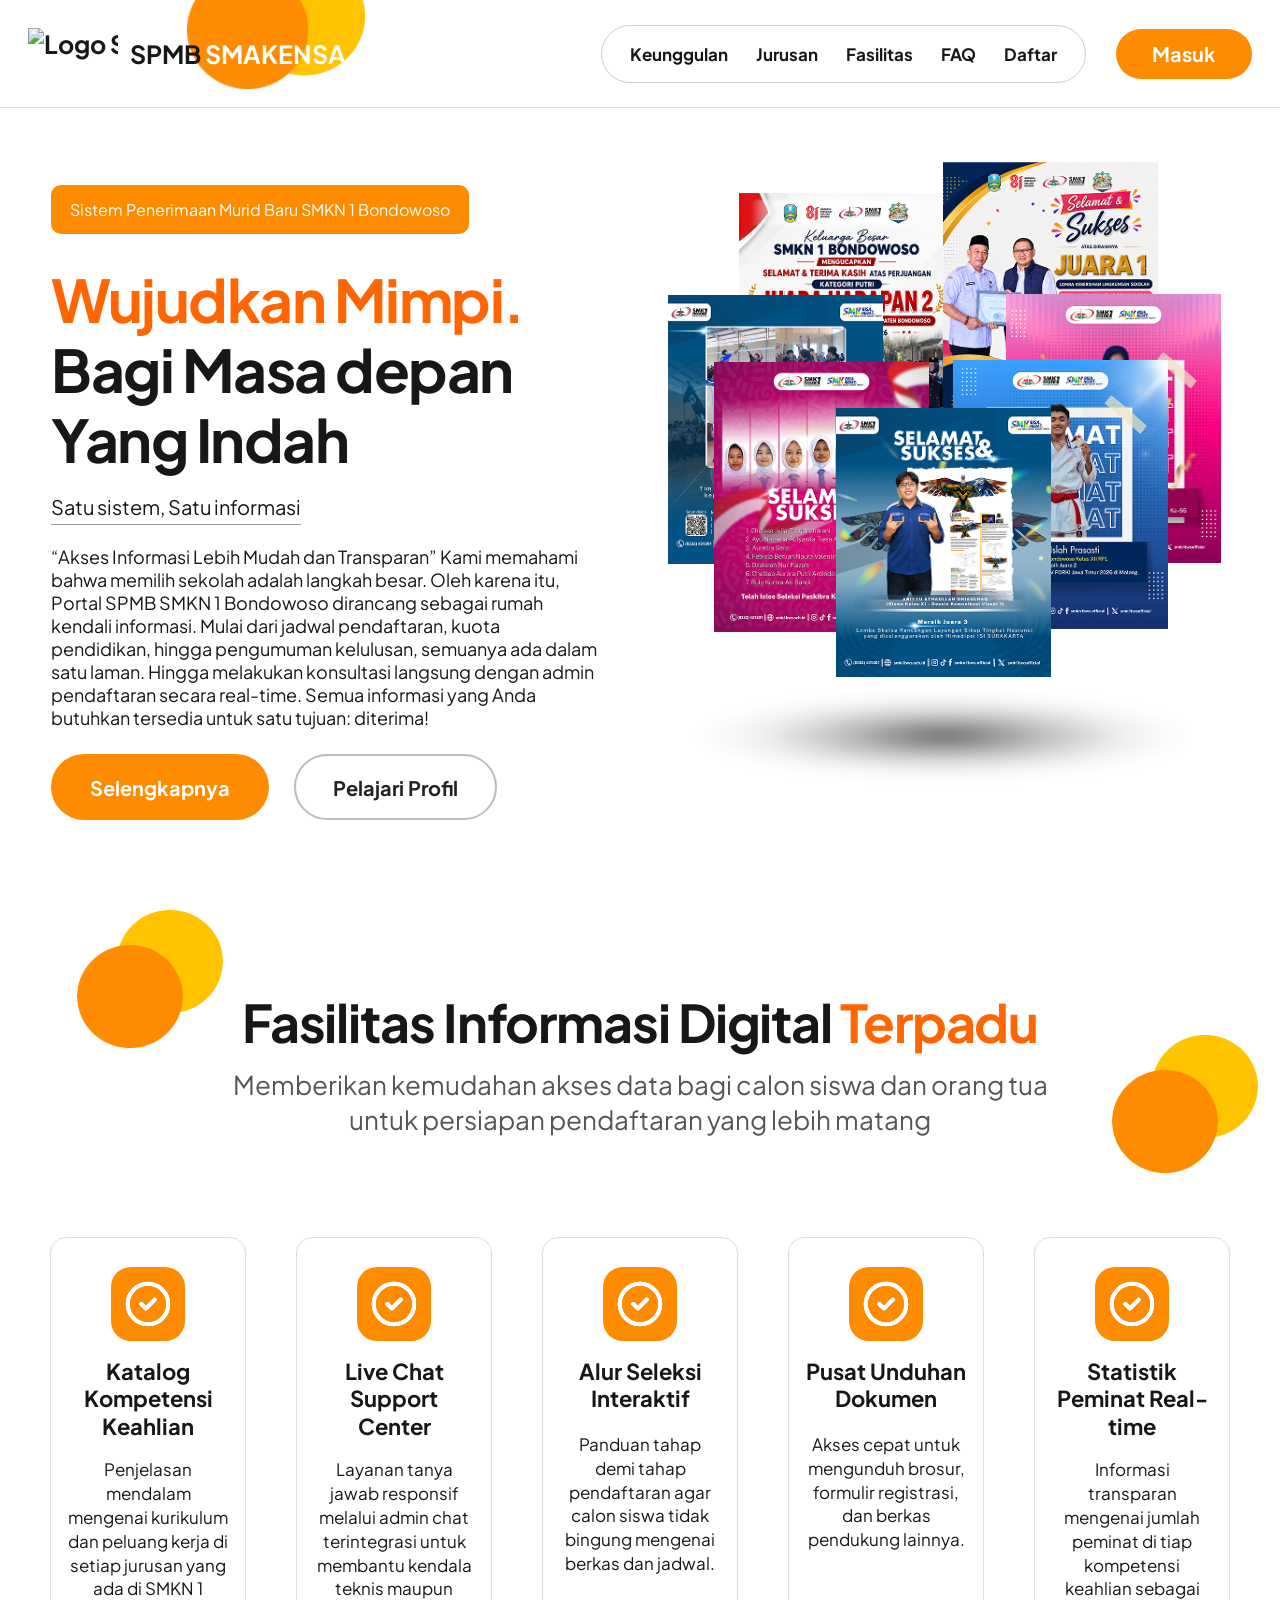
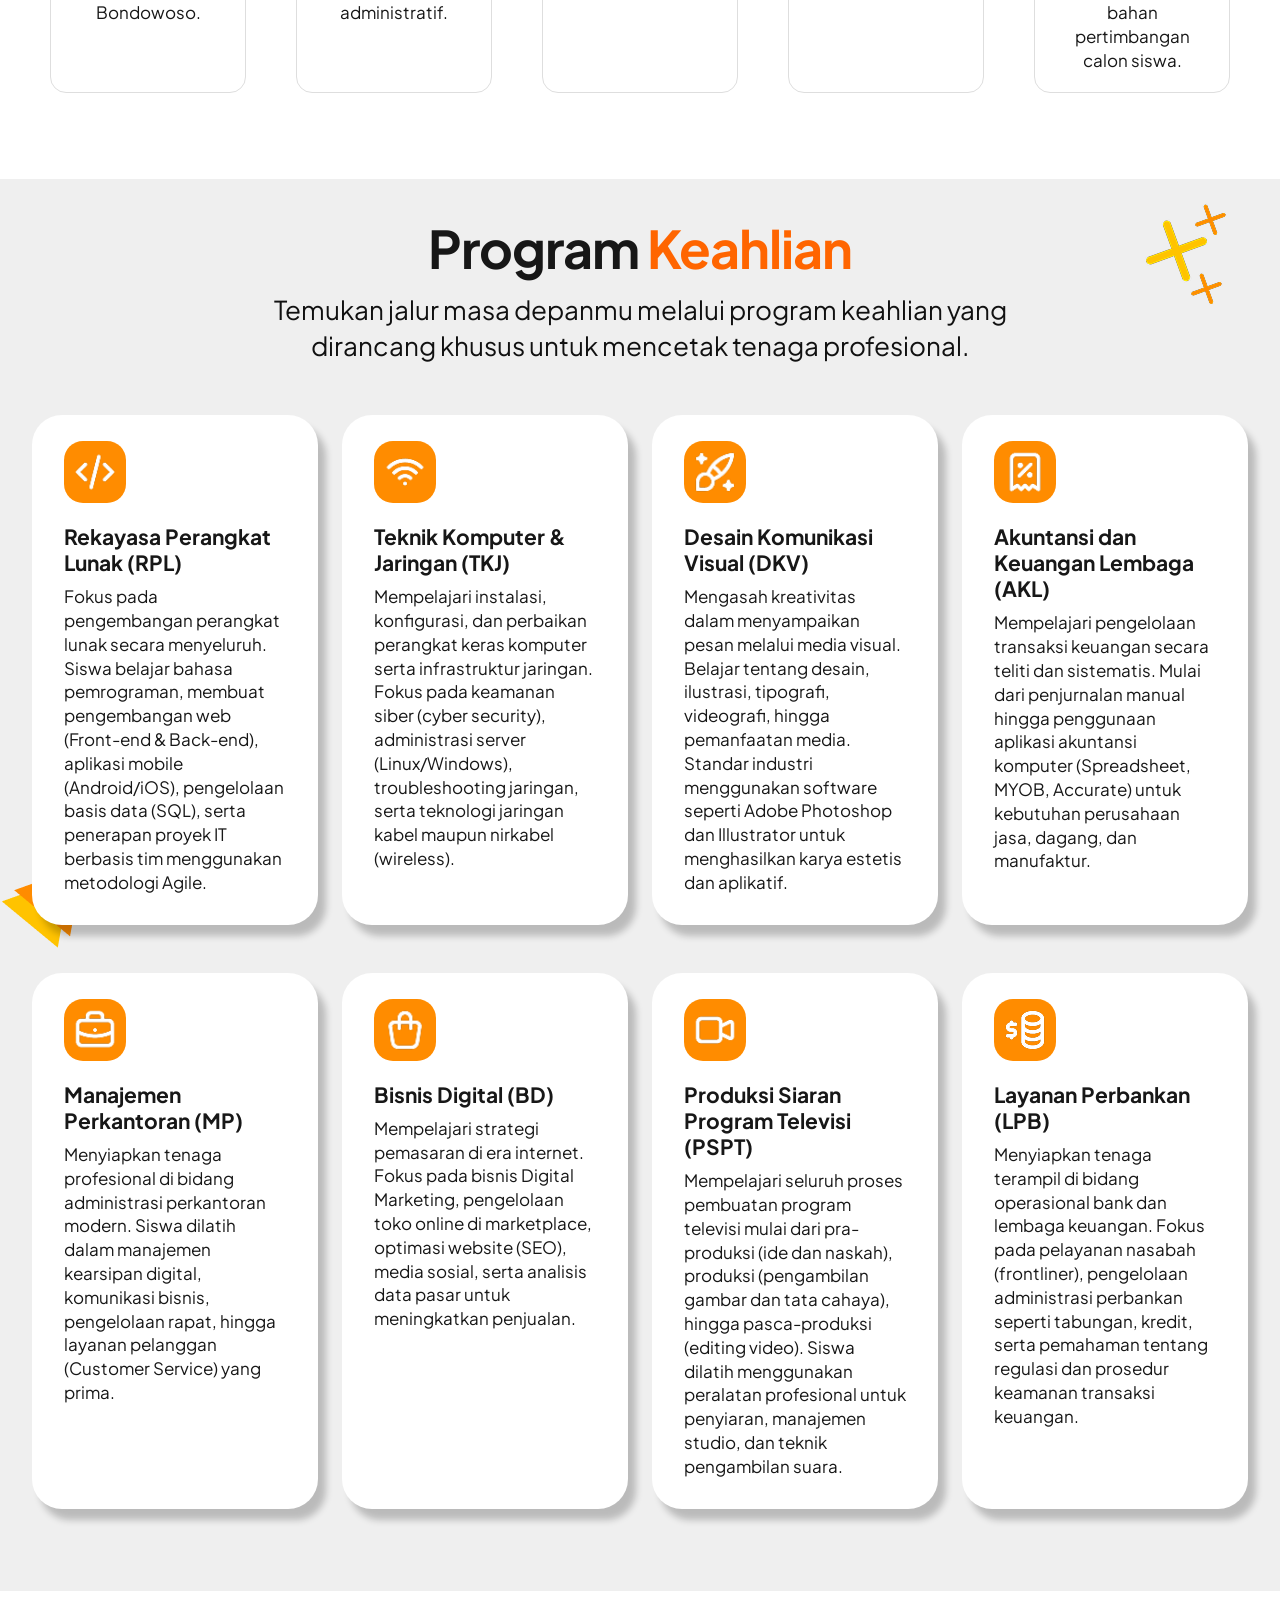
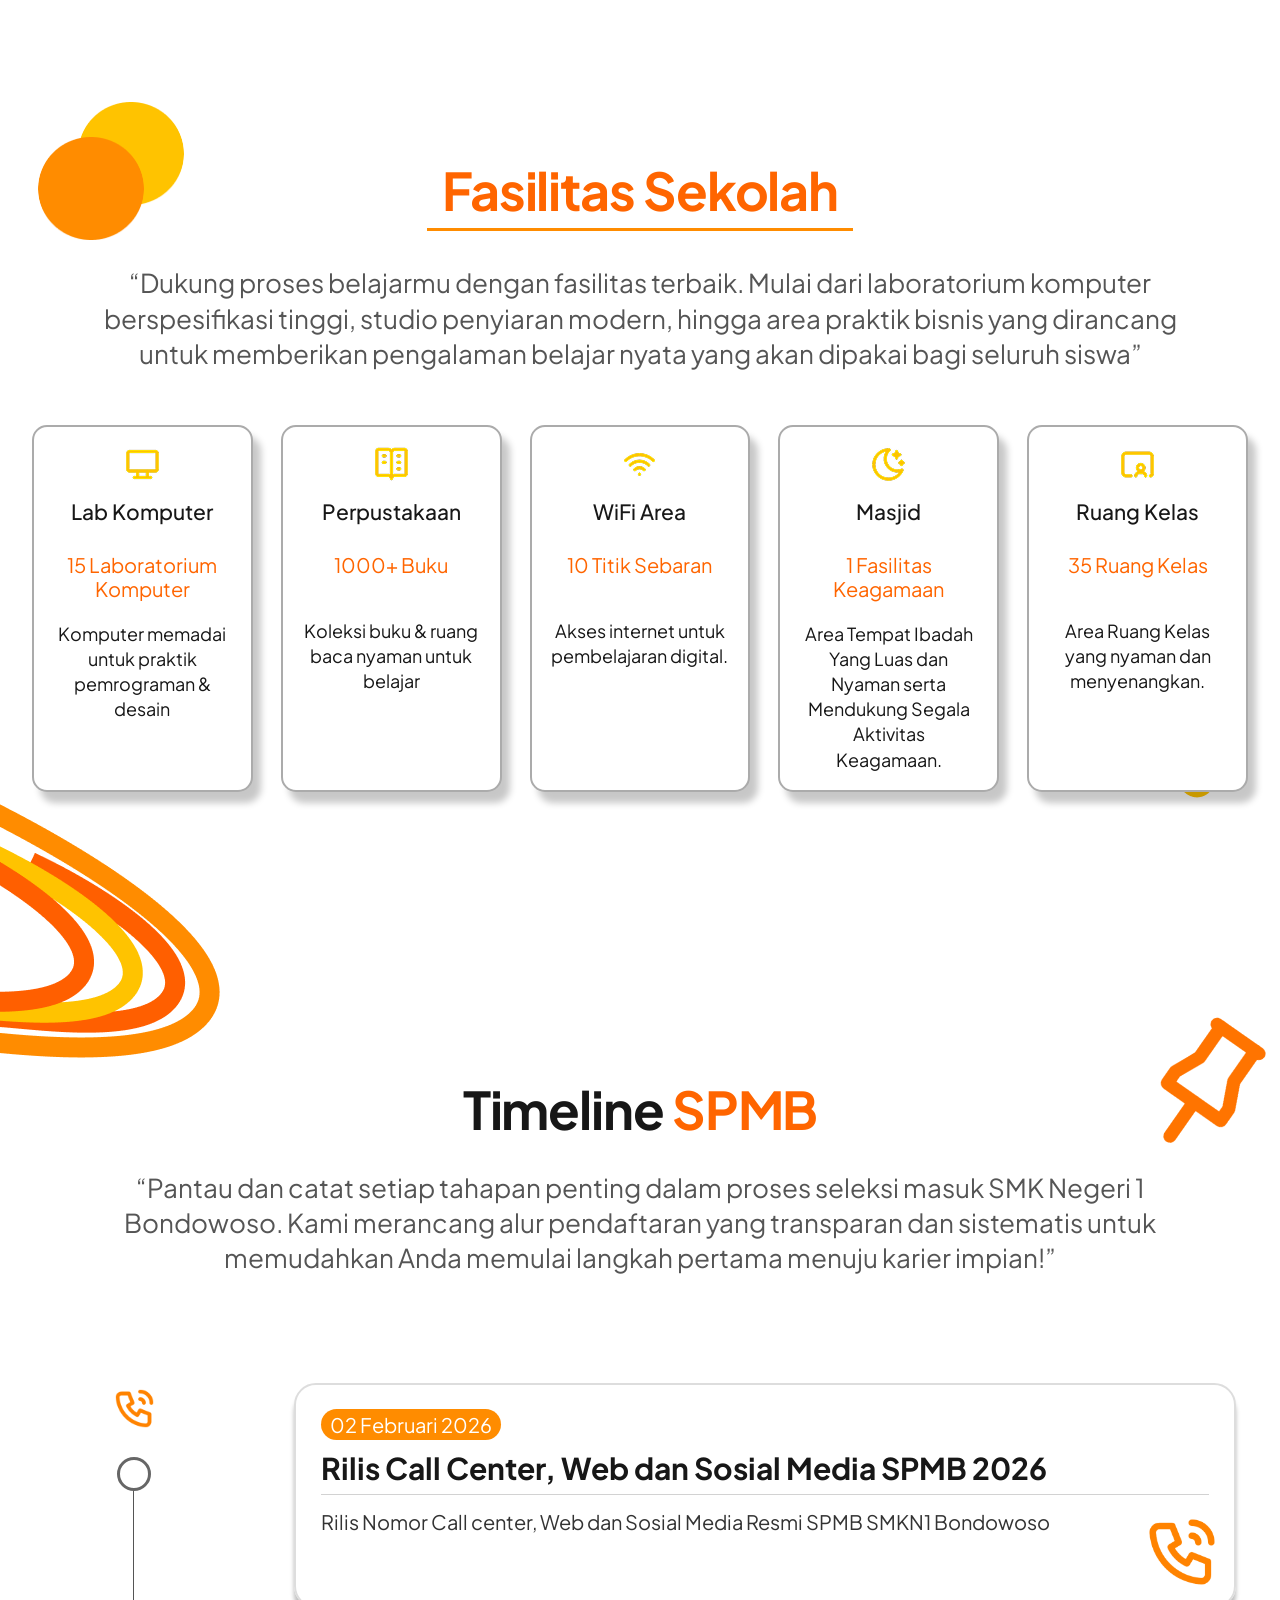
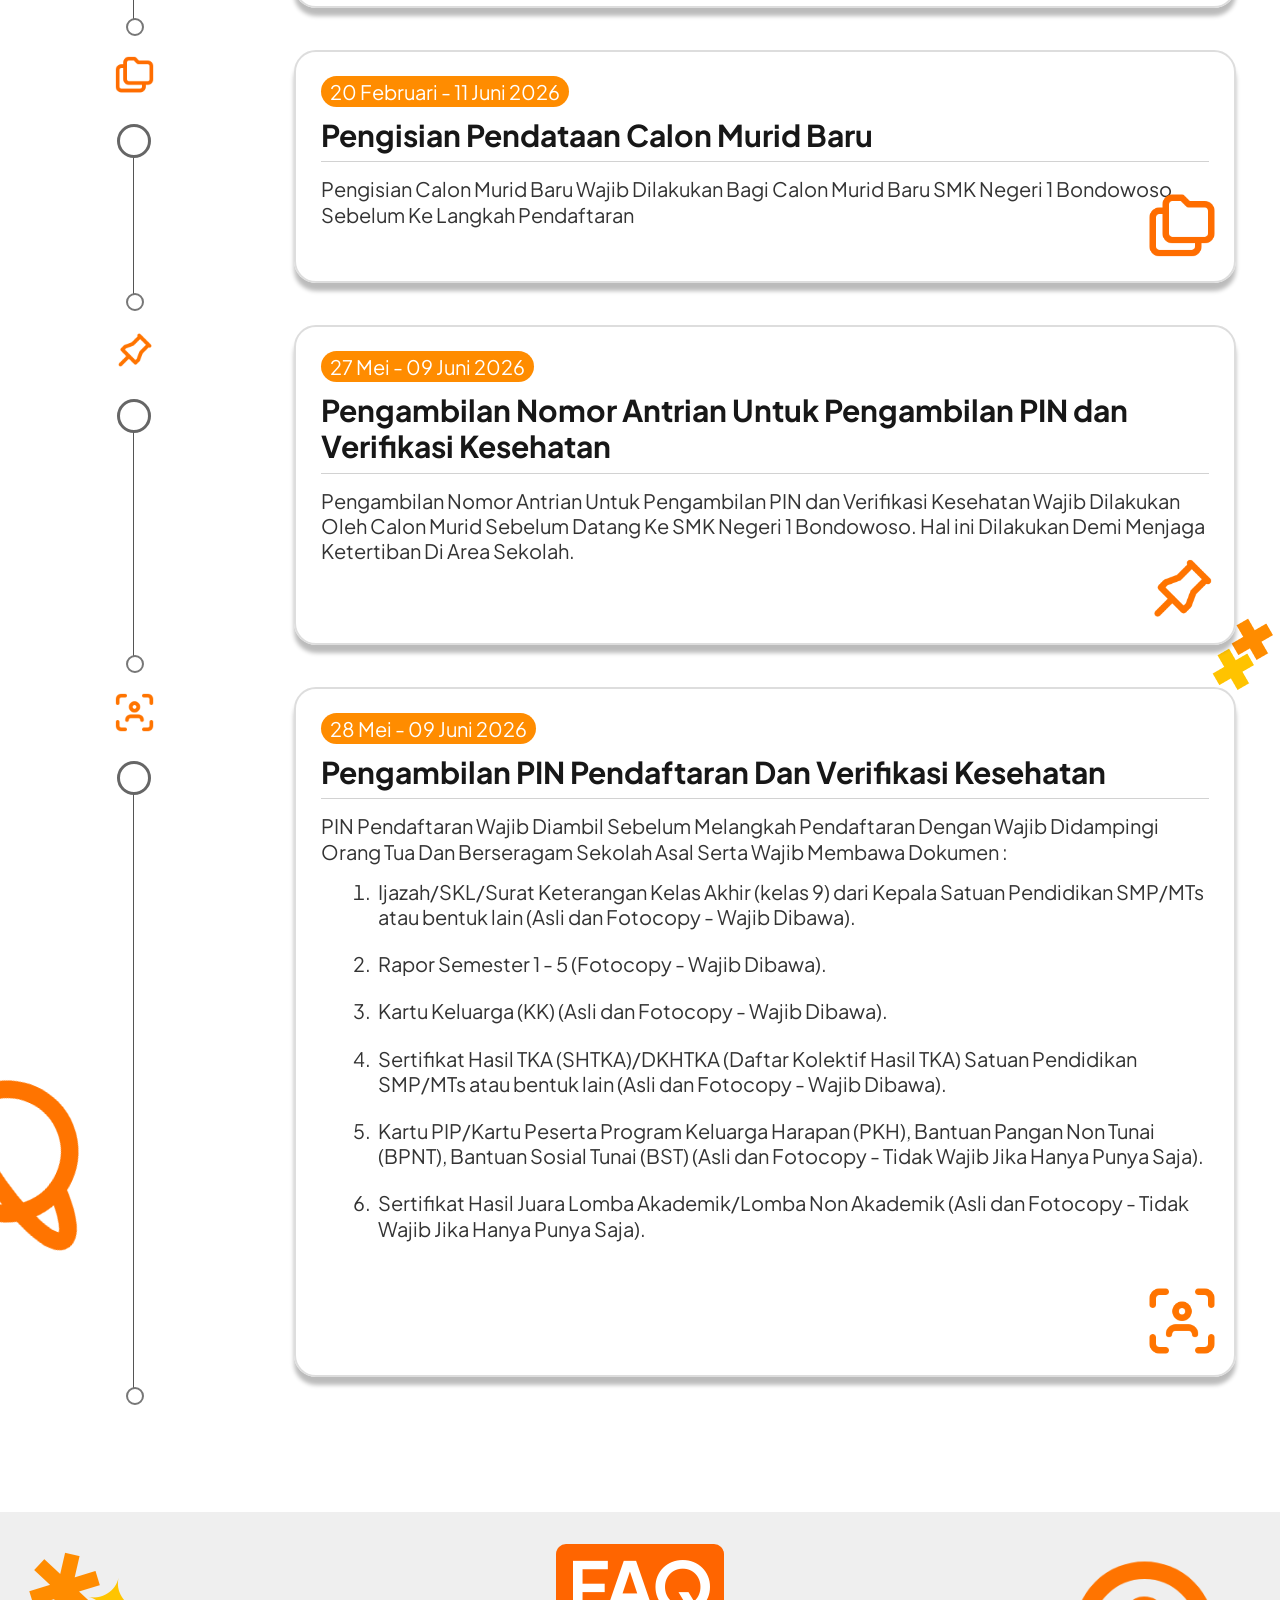
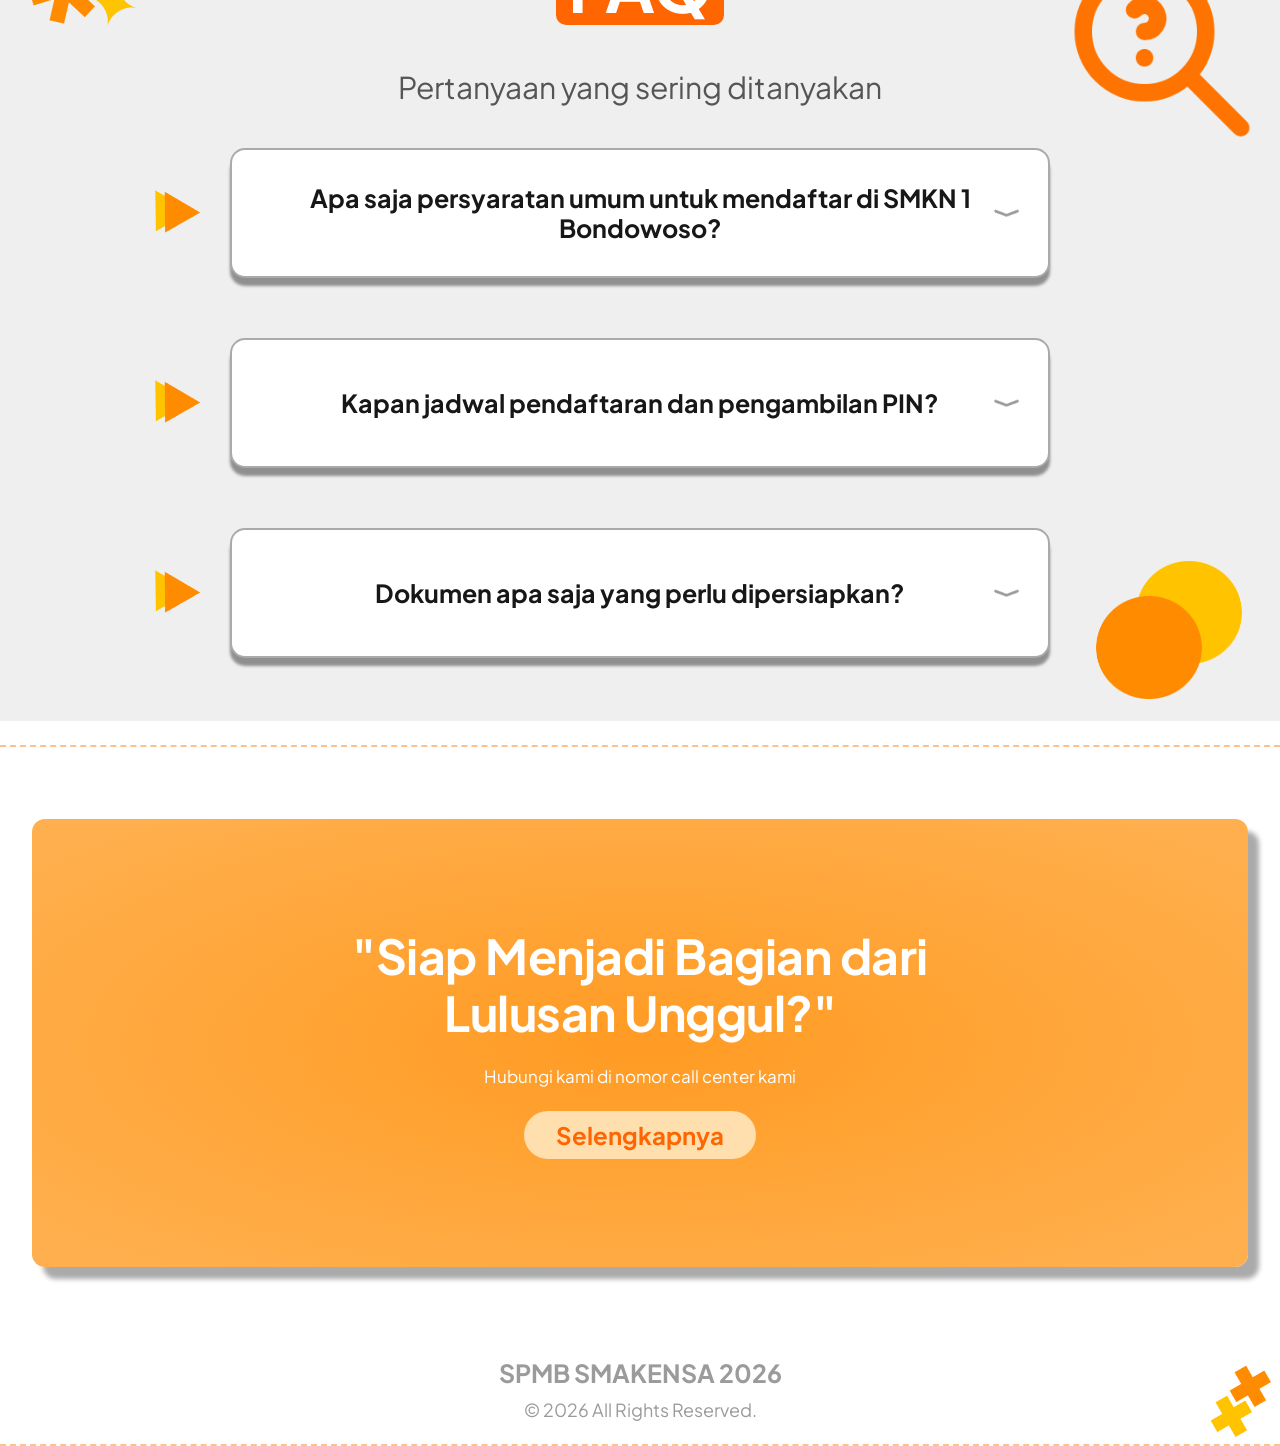
==== index.html @ 3f1834b5 "first commit~" ====
<!doctype html>
<html lang="id">
<head>
  <meta charset="utf-8">
  <meta name="viewport" content="width=device-width, initial-scale=1">
  <meta name="theme-color" content="#ff8c00">
  <meta name="description" content="Informasi SPMB SMK Negeri 1 Bondowoso. Kenali program keahlian, fasilitas sekolah, dan tahapan pendaftaran calon murid baru.">
  <title>SPMB SMAKENSA — Wujudkan Mimpi</title>
  <link rel="icon" href="assets/design/Logo_Smea_PNG_Fiks.png" type="image/png">
  <link rel="preload" href="assets/design/Plus_Jakarta_Sans/PlusJakartaSans-VariableFont_wght.ttf" as="font" type="font/ttf" crossorigin>
  <link rel="stylesheet" href="style.css">
  <link rel="stylesheet" href="design.css">
  <script src="script.js" defer></script>
</head>
<body>
  <a class="skip-link" href="#utama">Langsung ke konten</a>
  <header class="site-header">
    <a class="brand" href="#beranda" aria-label="SPMB SMAKENSA, beranda">
      <img src="assets/design/Logo_Smea_PNG_Fiks.png" alt="Logo SMK Negeri 1 Bondowoso" width="90" height="52">
      <span>SPMB <strong>SMAKENSA</strong></span>
    </a>
    <button class="menu-toggle" type="button" aria-expanded="false" aria-controls="navigasi" aria-label="Buka menu"><span></span><span></span><span></span></button>
    <nav id="navigasi" class="navigation" aria-label="Navigasi utama">
      <div class="nav-links"><a href="#keunggulan">Keunggulan</a><a href="#jurusan">Jurusan</a><a href="#fasilitas">Fasilitas</a><a href="#faq">FAQ</a><a href="#timeline">Daftar</a></div>
      <button class="button login-button" type="button" data-info="masuk">Masuk</button>
    </nav>
  </header>

  <main id="utama" data-scroll-reveal>
    <section id="beranda" class="hero container" aria-labelledby="hero-title">
      <div class="hero-copy">
        <p class="eyebrow">Sistem Penerimaan Murid Baru SMKN 1 Bondowoso</p>
        <h1 id="hero-title"><span>Wujudkan Mimpi.</span><br>Bagi Masa depan<br>Yang Indah</h1>
        <p class="hero-tagline">Satu sistem, Satu informasi</p>
        <p class="hero-description">“Akses Informasi Lebih Mudah dan Transparan” Kami memahami bahwa memilih sekolah adalah langkah besar. Oleh karena itu, Portal SPMB SMKN 1 Bondowoso dirancang sebagai rumah kendali informasi. Mulai dari jadwal pendaftaran, kuota pendidikan, hingga pengumuman kelulusan, semuanya ada dalam satu laman. Hingga melakukan konsultasi langsung dengan admin pendaftaran secara real-time. Semua informasi yang Anda butuhkan tersedia untuk satu tujuan: diterima!</p>
        <div class="hero-actions"><a class="button" href="#keunggulan">Selengkapnya</a><a class="button button-outline" href="#jurusan">Pelajari Profil</a></div>
      </div>
      <div class="poster-gallery" role="region" aria-roledescription="karusel" aria-label="Prestasi siswa SMK Negeri 1 Bondowoso">
        <div class="poster-stage" id="poster-stage"></div>
        <span class="poster-shadow" aria-hidden="true"></span>
      </div>
    </section>

    <section id="keunggulan" class="digital section" aria-labelledby="digital-title">
      <span class="bubbles bubbles-left" aria-hidden="true"></span>
      <div class="container">
        <div class="section-heading"><h2 id="digital-title">Fasilitas Informasi Digital <span>Terpadu</span></h2><p>Memberikan kemudahan akses data bagi calon siswa dan orang tua<br class="desktop-break"> untuk persiapan pendaftaran yang lebih matang</p><span class="bubbles bubbles-right" aria-hidden="true"></span></div>
        <div class="digital-grid" id="digital-grid"></div>
      </div>
    </section>

    <section id="jurusan" class="programs section" aria-labelledby="program-title">
      <img class="line-spark" src="assets/design/Icon Plus(Jurusan Section).png" alt=""><img class="program-arrow" src="assets/design/Triangle(Jurusan Section).png" alt="">
      <div class="container">
        <div class="section-heading"><h2 id="program-title">Program <span>Keahlian</span></h2><p>Temukan jalur masa depanmu melalui program keahlian yang<br class="desktop-break"> dirancang khusus untuk mencetak tenaga profesional.</p></div>
        <div class="program-grid" id="program-grid"></div>
      </div>
    </section>

    <section id="fasilitas" class="facilities section" aria-labelledby="facilities-title">
      <span class="bubbles bubbles-left" aria-hidden="true"></span><img class="pills" src="assets/design/Icon (Fasilitas Sekolah Section).png" alt="">
      <div class="container">
        <div class="section-heading"><h2 id="facilities-title"><span>Fasilitas Sekolah</span></h2><p>“Dukung proses belajarmu dengan fasilitas terbaik. Mulai dari laboratorium komputer<br class="desktop-break"> berspesifikasi tinggi, studio penyiaran modern, hingga area praktik bisnis yang dirancang<br class="desktop-break"> untuk memberikan pengalaman belajar nyata yang akan dipakai bagi seluruh siswa”</p></div>
        <div class="facility-grid" id="facility-grid"></div>
      </div>
    </section>

    <section id="timeline" class="timeline-section section" aria-labelledby="timeline-title">
      <img class="orbit" src="assets/design/Icon(Fasilitas Sekolah & Timeline SPMB Section).png" alt=""><img class="decoration big-pin" src="assets/pin.png" alt=""><img class="decoration planet" src="assets/planet.png" alt=""><img class="timeline-spark" src="assets/design/Icon (Timeline SPMB Section).png" alt="">
      <div class="container">
        <div class="section-heading"><h2 id="timeline-title">Timeline <span>SPMB</span></h2><p>“Pantau dan catat setiap tahapan penting dalam proses seleksi masuk SMK Negeri 1<br class="desktop-break"> Bondowoso. Kami merancang alur pendaftaran yang transparan dan sistematis untuk<br class="desktop-break"> memudahkan Anda memulai langkah pertama menuju karier impian!”</p></div>
        <ol class="timeline">
          <li class="timeline-item"><div class="timeline-rail"><img src="assets/phone-call.png" alt=""><span></span></div><article class="timeline-card"><time datetime="2026-02-02">02 Februari 2026</time><h3>Rilis Call Center, Web dan Sosial Media SPMB 2026</h3><p>Rilis Nomor Call center, Web dan Sosial Media Resmi SPMB SMKN1 Bondowoso</p><img class="event-icon" src="assets/phone-call.png" alt=""></article></li>
          <li class="timeline-item"><div class="timeline-rail"><img src="assets/folders.png" alt=""><span></span></div><article class="timeline-card"><span class="date">20 Februari - 11 Juni 2026</span><h3>Pengisian Pendataan Calon Murid Baru</h3><p>Pengisian Calon Murid Baru Wajib Dilakukan Bagi Calon Murid Baru SMK Negeri 1 Bondowoso Sebelum Ke Langkah Pendaftaran</p><img class="event-icon" src="assets/folders.png" alt=""></article></li>
          <li class="timeline-item"><div class="timeline-rail"><img src="assets/pin.png" alt=""><span></span></div><article class="timeline-card"><span class="date">27 Mei - 09 Juni 2026</span><h3>Pengambilan Nomor Antrian Untuk Pengambilan PIN dan Verifikasi Kesehatan</h3><p>Pengambilan Nomor Antrian Untuk Pengambilan PIN dan Verifikasi Kesehatan Wajib Dilakukan Oleh Calon Murid Sebelum Datang Ke SMK Negeri 1 Bondowoso. Hal ini Dilakukan Demi Menjaga Ketertiban Di Area Sekolah.</p><img class="event-icon" src="assets/pin.png" alt=""></article></li>
          <li class="timeline-item"><div class="timeline-rail"><img src="assets/user-scan.png" alt=""><span></span></div><article class="timeline-card"><span class="date">28 Mei - 09 Juni 2026</span><h3>Pengambilan PIN Pendaftaran Dan Verifikasi Kesehatan</h3><p>PIN Pendaftaran Wajib Diambil Sebelum Melangkah Pendaftaran Dengan Wajib Didampingi Orang Tua Dan Berseragam Sekolah Asal Serta Wajib Membawa Dokumen :</p><ol class="document-list"><li>Ijazah/SKL/Surat Keterangan Kelas Akhir (kelas 9) dari Kepala Satuan Pendidikan SMP/MTs atau bentuk lain (Asli dan Fotocopy - Wajib Dibawa).</li><li>Rapor Semester 1 - 5 (Fotocopy - Wajib Dibawa).</li><li>Kartu Keluarga (KK) (Asli dan Fotocopy - Wajib Dibawa).</li><li>Sertifikat Hasil TKA (SHTKA)/DKHTKA (Daftar Kolektif Hasil TKA) Satuan Pendidikan SMP/MTs atau bentuk lain (Asli dan Fotocopy - Wajib Dibawa).</li><li>Kartu PIP/Kartu Peserta Program Keluarga Harapan (PKH), Bantuan Pangan Non Tunai (BPNT), Bantuan Sosial Tunai (BST) (Asli dan Fotocopy - Tidak Wajib Jika Hanya Punya Saja).</li><li>Sertifikat Hasil Juara Lomba Akademik/Lomba Non Akademik (Asli dan Fotocopy - Tidak Wajib Jika Hanya Punya Saja).</li></ol><img class="event-icon" src="assets/user-scan.png" alt=""></article></li>
        </ol>
      </div>
    </section>

    <section id="faq" class="faq section" aria-labelledby="faq-title">
      <span class="star-pair" aria-hidden="true">✱<small>✦</small></span><img class="decoration question-mark" src="assets/zoom-question.png" alt=""><span class="bubbles bubbles-right" aria-hidden="true"></span>
      <div class="container"><div class="section-heading"><h2 id="faq-title">FAQ</h2><p>Pertanyaan yang sering ditanyakan</p></div>
        <div class="faq-list">
          <details><summary>Apa saja persyaratan umum untuk mendaftar di SMKN 1 Bondowoso?<span class="chevron" aria-hidden="true"></span></summary><div class="faq-answer">Pada alur yang tercantum di desain ini, calon murid mengisi pendataan, mengambil nomor antrian, lalu mengambil PIN dan mengikuti verifikasi kesehatan dengan didampingi orang tua. Lihat <a href="#timeline">timeline SPMB</a> untuk daftar dokumen yang perlu dipersiapkan.</div></details>
          <details><summary>Kapan jadwal pendaftaran dan pengambilan PIN?<span class="chevron" aria-hidden="true"></span></summary><div class="faq-answer">Jadwal pada mockup mencantumkan pendataan 20 Februari–11 Juni 2026, pengambilan nomor antrian 27 Mei–9 Juni 2026, serta pengambilan PIN dan verifikasi kesehatan 28 Mei–9 Juni 2026. Jadwal ini mengikuti materi desain dan perlu dikonfirmasi kepada panitia sebelum digunakan untuk pendaftaran.</div></details>
          <details><summary>Dokumen apa saja yang perlu dipersiapkan?<span class="chevron" aria-hidden="true"></span></summary><div class="faq-answer">Siapkan dokumen kelulusan atau surat keterangan kelas akhir, rapor semester 1–5, Kartu Keluarga, dan dokumen hasil TKA sesuai daftar pada desain. Dokumen bantuan sosial dan sertifikat prestasi dibawa jika dimiliki. Rincian tersedia pada <a href="#timeline">tahap pengambilan PIN</a>.</div></details>
        </div>
      </div>
    </section>

    <section class="closing section" aria-labelledby="closing-title"><div class="cta"><h2 id="closing-title">"Siap Menjadi Bagian dari<br>Lulusan Unggul?"</h2><p>Hubungi kami di nomor call center kami</p><button class="button button-light" type="button" data-info="kontak">Selengkapnya</button></div></section>
  </main>
  <footer class="site-footer"><p>SPMB SMAKENSA 2026</p><small>© 2026 All Rights Reserved.</small><img class="footer-spark" src="assets/design/Icon (Timeline SPMB Section).png" alt=""></footer>
  <dialog id="info-dialog" aria-labelledby="dialog-title"><button class="dialog-close" type="button" aria-label="Tutup informasi">×</button><span class="dialog-label">SPMB SMAKENSA</span><h2 id="dialog-title"></h2><div id="dialog-content"></div><button class="button dialog-done" type="button">Mengerti</button></dialog>
</body>
</html>
---- style.css ----
:root {
    --orange: #ff8c00;
    --orange-text: #ff6500;
    --yellow: #ffc400;
    --ink: #171717;
    --muted: #555;
    --gray: #efefef;
    --line: #dedede;
    --shadow: 8px 11px 7px #00000038;
}

* {
    box-sizing: border-box;
}

html {
    scroll-behavior: smooth;
    scroll-padding-top: 30px;
    scrollbar-width: none;
    -ms-overflow-style: none;
}

::-webkit-scrollbar {
    display: none;
}

body {
    margin: 0;
    color: var(--ink);
    background: white;
    font-family: Arial, Helvetica, sans-serif;
    -webkit-font-smoothing: antialiased;
}

button,
a,
summary {
    -webkit-tap-highlight-color: transparent;
}

button,
input {
    font: inherit;
}

a {
    color: inherit;
}

button,
summary {
    cursor: pointer;
}

button {
    border: 0;
}

img {
    display: block;
    max-width: 100%;
}

button:focus-visible,
a:focus-visible,
summary:focus-visible {
    outline: 3px solid #975200;
    outline-offset: 5px;
}

h1,
h2,
h3,
p {
    margin: 0;
}

a.button {
    text-decoration: none;
}

.container {
    width: min(1180px, calc(100% - 96px));
    margin-inline: auto;
}

.section {
    position: relative;
    isolation: isolate;
}

.section-heading {
    text-align: center;
}

.section-heading h2 {
    font-size: 48px;
    line-height: 1.15;
    letter-spacing: -1.1px;
}

.section-heading h2 span {
    color: var(--orange-text);
}

.section-heading p {
    font-size: 25px;
    line-height: 1.22;
    margin-top: 14px;
    color: var(--muted);
}

.button {
    display: inline-flex;
    justify-content: center;
    align-items: center;
    background: var(--orange);
    color: white;
    border: 2px solid transparent;
    border-radius: 50px;
    min-height: 66px;
    padding: 17px 44px;
    font-size: 20px;
    font-weight: 700;
    transition:
        background 0.18s,
        transform 0.18s;
}

.button:hover {
    background: #eb7900;
    transform: translateY(-2px);
}

.button-outline {
    background: white;
    color: #222;
    border-color: #bcbcbc;
}

.button-outline:hover {
    background: #fff4e5;
}

.skip-link {
    position: fixed;
    top: -80px;
    left: 20px;
    z-index: 20;
    background: white;
    padding: 15px;
}

.skip-link:focus {
    top: 10px;
}

.site-header {
    position: sticky;
    top: 0;
    z-index: 100;
    background-color: white;
    height: 100px;
    border-bottom: 1px solid #ddd;
    display: flex;
    align-items: center;
    justify-content: space-between;
    padding: 0 42px 0 28px;
    gap: 24px;
    overflow: clip;
}

.brand {
    display: flex;
    align-items: center;
    gap: 12px;
    text-decoration: none;
    font-size: 24px;
    font-weight: 700;
    white-space: nowrap;
    position: relative;
    isolation: isolate;
}

.brand img {
    width: 90px;
    height: auto;
}

.brand strong {
    color: white;
}

.brand:after {
    content: "";
    position: absolute;
    width: 148px;
    height: 148px;
    border-radius: 50%;
    background: linear-gradient(45deg, var(--orange), var(--yellow));
    right: -9px;
    top: -78px;
    z-index: -1;
}

.navigation {
    display: flex;
    align-items: center;
    gap: 30px;
}

.nav-links {
    display: flex;
    gap: 30px;
    border: 1px solid #cfcfcf;
    border-radius: 45px;
    padding: 15px 26px;
}

.nav-links a {
    font-size: 14px;
    font-weight: bold;
    text-decoration: none;
}

.nav-links a:hover {
    color: var(--orange-text);
}

.login-button {
    font-size: 18px;
    min-height: 43px;
    padding: 10px 34px;
}

.menu-toggle {
    display: none;
}

.hero {
    height: 800px;
    display: grid;
    grid-template-columns: 1fr 1.08fr;
    align-items: start;
    gap: 20px;
    padding-top: 77px;
    padding-left: 30px;
    width: min(1280px, 100%);
    
}

.hero-copy {
    padding-top: 0;
    z-index: 1;
}



.eyebrow {
    display: inline-block;
    background: var(--orange);
    color: white;
    border-radius: 10px;
    padding: 14px 19px;
    font-size: 16px;
    margin-bottom: 39px;
}

.hero h1 {
    font-size: 58px;
    line-height: 1.19;
    letter-spacing: -1.5px;
    font-weight: 750;
}

.hero h1 span {
    color: var(--orange-text);
}

.hero-tagline {
    font-size: 20px;
    margin-top: 20px;
    display: inline-block;
    border-bottom: 1px solid #999;
    padding-bottom: 5px;
}

.hero-description {
    max-width: 500px;
    font-size: 17px;
    line-height: 1.22;
    margin-top: 24px;
    
}

.hero-actions {
    display: flex;
    gap: 28px;
    margin-top: 30px;
}

.hero-art {
    position: relative;
    width: 100%;
    aspect-ratio: 630/690;
    overflow: hidden;
    margin-top: -33px;
}

.hero-art img {
    position: absolute;
    width: 203.174603%;
    max-width: none;
    height: auto;
    left: -100%;
    top: -20.289855%;
    pointer-events: none;
}

.digital {
    min-height: 744px;
    padding: 85px 0 86px;
}

.digital .section-heading {
    margin-bottom: 100px;
}

.digital-grid {
    display: grid;
    grid-template-columns: repeat(5, 1fr);
    gap: 50px;
    padding: 0 18px;
}

.digital-card {
    width: 100%;
    background: white;
    border: 1px solid #dedede;
    border-radius: 16px;
    min-height: 336px;
    padding: 29px 10px 19px;
    text-align: center;
    display: flex;
    align-items: center;
    flex-direction: column;
    color: var(--ink);
    transition:
        transform 0.18s,
        box-shadow 0.18s;
}

.digital-card:hover {
    transform: translateY(-5px);
    box-shadow: 0 10px 22px #00000012;
}

.icon-tile {
    width: 74px;
    height: 74px;
    border-radius: 20px;
    background: var(--orange);
    display: flex;
    align-items: center;
    justify-content: center;
    color: white;
    flex: none;
}

.icon-tile svg {
    width: 52px;
    height: 52px;
}

.digital-card h3 {
    font-size: 20px;
    line-height: 1.25;
    margin-top: 17px;
    min-height: 57px;
}

.digital-card p {
    font-size: 15px;
    line-height: 1.18;
    margin-top: 18px;
}

.bubbles {
    position: absolute;
    width: 146px;
    height: 141px;
    z-index: -1;
    pointer-events: none;
}

.bubbles:before,
.bubbles:after {
    content: "";
    position: absolute;
    width: 106px;
    height: 106px;
    border-radius: 50%;
}

.bubbles:before {
    background: var(--yellow);
    top: 0;
    right: 0;
}

.bubbles:after {
    background: var(--orange);
    bottom: 0;
    left: 0;
}

.bubbles-left {
    left: 6%;
    top: 0;
}

.digital .bubbles-right {
    right: 2%;
    top: 130px;
}

.programs {
    background: var(--gray);
    min-height: 1174px;
    padding: 40px 0 82px;
}

.programs .section-heading {
    margin-bottom: 52px;
}

.programs .section-heading p {
    color: #111;
}

.program-grid {
    display: grid;
    grid-template-columns: repeat(4, 1fr);
    gap: 48px 24px;
}

.program-card {
    background: white;
    border-radius: 30px;
    box-shadow: var(--shadow);
    padding: 26px 34px 30px;
    min-height: 418px;
}

.program-card .icon-tile {
    width: 62px;
    height: 62px;
    border-radius: 19px;
}

.program-card .icon-tile svg {
    width: 43px;
    height: 43px;
}

.program-card h3 {
    font-size: 20px;
    line-height: 1.13;
    margin: 21px 0 9px;
}

.program-card p {
    font-size: 16px;
    line-height: 1.15;
}

.line-spark {
    position: absolute;
    color: var(--orange);
    right: 4%;
    top: 10px;
    font-size: 96px;
    transform: rotate(-19deg);
    font-weight: 200;
}

.line-spark small {
    position: absolute;
    font-size: 60px;
    top: 80px;
    left: 35px;
}

.program-arrow {
    position: absolute;
    color: var(--yellow);
    font-size: 110px;
    left: 0;
    top: 650px;
    transform: rotate(14deg);
    text-shadow: 22px 0 var(--orange);
}

.facilities {
    min-height: 870px;
    padding: 170px 0 100px;
}

.facilities .bubbles-left {
    top: 110px;
    left: 3%;
}

.facilities .section-heading h2 span {
    border-bottom: 3px solid var(--orange);
    padding: 0 15px 5px;
}

.facilities .section-heading p {
    margin-top: 45px;
}

.facility-grid {
    display: grid;
    grid-template-columns: repeat(5, 1fr);
    gap: 28px;
    margin-top: 54px;
}

.facility-card {
    min-height: 305px;
    border: 2px solid #ababab;
    border-radius: 15px;
    padding: 18px 19px;
    text-align: center;
    box-shadow: var(--shadow);
    background: white;
}

.facility-card>svg {
    width: 34px;
    height: 34px;
    color: #eeb500;
    margin: auto;
}

.facility-card h3 {
    font-size: 20px;
    font-weight: 500;
    line-height: 1.2;
    min-height: 45px;
    margin-top: 15px;
}

.facility-stat {
    color: var(--orange-text);
    font-size: 20px;
    line-height: 1.2;
    margin: 14px 0 22px;
    min-height: 45px;
}

.facility-card>p:last-child {
    font-size: 18px;
    line-height: 1.22;
}

.pills {
    position: absolute;
    right: 4%;
    bottom: 115px;
    width: 90px;
    height: 90px;
    transform: rotate(27deg);
}

.pills:before,
.pills:after {
    content: "";
    position: absolute;
    width: 33px;
    height: 76px;
    background: var(--yellow);
    border-radius: 30px;
}

.pills:after {
    background: var(--orange);
    left: 42px;
    top: 16px;
}

.timeline-section {
    min-height: 2220px;
    padding: 188px 0 112px;
    overflow: hidden;
}

.timeline-section .section-heading {
    margin-bottom: 108px;
}

.timeline-section .section-heading p {
    margin-top: 30px;
}

.timeline {
    list-style: none;
    margin: 0 30px 0 116px;
    padding: 0;
    display: grid;
    gap: 42px;
}

.timeline-item {
    display: grid;
    grid-template-columns: 144px 1fr;
    gap: 38px;
}

.timeline-card {
    position: relative;
    border: 2px solid #ddd;
    border-radius: 22px;
    box-shadow: 0 8px 4px #0004;
    padding: 24px 25px 54px;
    min-height: 225px;
}

.timeline-card time,
.timeline-card .date {
    display: inline-block;
    color: white;
    background: var(--orange);
    padding: 3px 9px;
    font-size: 20px;
    border-radius: 20px;
}

.timeline-card h3 {
    font-size: 30px;
    line-height: 1.22;
    border-bottom: 1px solid #d2d2d2;
    margin: 10px 0 14px;
    padding-bottom: 8px;
}

.timeline-card p,
.document-list {
    font-size: 20px;
    line-height: 1.26;
    color: #333;
}

.timeline-rail {
    position: relative;
    display: flex;
    flex-direction: column;
    align-items: flex-start;
}

.timeline-rail>img {
    width: 45px;
    height: 45px;
    object-fit: contain;
    margin: 3px 0 26px;
}

.timeline-rail span {
    width: 34px;
    height: 34px;
    border: 3px solid #666;
    background: white;
    border-radius: 50%;
    margin-left: 5px;
    position: relative;
    z-index: 1;
}

.timeline-rail:after {
    content: "";
    position: absolute;
    left: 21px;
    top: 107px;
    bottom: -21px;
    width: 1px;
    background: #555;
}

.timeline-rail:before {
    content: "";
    position: absolute;
    left: 16px;
    bottom: -21px;
    width: 10px;
    height: 10px;
    border-right: 1px solid #555;
    border-bottom: 1px solid #555;
    transform: rotate(45deg);
}

.event-icon {
    position: absolute;
    bottom: 15px;
    right: 13px;
    width: 78px;
    height: 78px;
    object-fit: contain;
}

.timeline-rail img,
.event-icon,
.decoration {
    filter: invert(56%) sepia(94%) saturate(2581%) hue-rotate(359deg) brightness(102%) contrast(105%);
}

.timeline-item:nth-child(3) .timeline-card {
    min-height: 320px;
}

.timeline-item:last-child .timeline-card {
    min-height: 690px;
    padding-bottom: 110px;
}

.document-list {
    padding-left: 53px;
    margin: 15px 0 0;
}

.document-list li {
    padding-left: 4px;
    margin-bottom: 22px;
}

.decoration {
    position: absolute;
    pointer-events: none;
    z-index: -1;
}

.big-pin {
    width: 158px;
    right: -9px;
    top: 108px;
    transform: rotate(-10deg);
}

.planet {
    width: 213px;
    left: -99px;
    bottom: 254px;
    transform: rotate(24deg);
}

.timeline-spark {
    position: absolute;
    right: 12px;
    top: 1320px;
    color: var(--orange);
    font-size: 78px;
    transform: rotate(42deg);
}

.orbit {
    position: absolute;
    left: -170px;
    top: -20px;
    width: 405px;
    height: 175px;
    border: 17px solid var(--orange);
    border-radius: 50%;
    transform: rotate(28deg);
}

.orbit:before,
.orbit:after {
    content: "";
    position: absolute;
    inset: 11px;
    border: 13px solid var(--yellow);
    border-radius: 50%;
}

.orbit:after {
    inset: 35px;
    border-color: var(--orange-text);
    border-width: 12px;
}

.faq {
    background: var(--gray);
    min-height: 795px;
    padding: 32px 0 63px;
}

.faq .section-heading h2 {
    display: inline-block;
    background: var(--orange-text);
    color: white;
    border-radius: 10px;
    line-height: 1.05;
    padding: 4px 12px;
    font-size: 70px
}

.faq .section-heading p {
    margin-top: 42px;
    font-size: 30px;
}

.faq-list {
    width: min(730px, 75%);
    margin: 40px auto 0;
    display: grid;
    gap: 60px;
}

.faq details {
    position: relative;
    border: 2px solid #aaa;
    border-radius: 15px;
    background: white;
    box-shadow: 0 8px 3px #0006;
}

.faq details:before {
    content: "";
    position: absolute;
    left: -94px;
    top: 28px;
    width: 72px;
    height: 72px;
    background: url("assets/player-track-next.png") center/contain no-repeat;
    filter: invert(64%) sepia(99%) saturate(2692%) hue-rotate(359deg) brightness(105%) contrast(105%);
}

.faq summary {
    list-style: none;
    position: relative;
    display: flex;
    align-items: center;
    justify-content: center;
    gap: 24px;
    min-height: 126px;
    padding: 24px 56px;
    font-size: 25px;
    font-weight: 700;
    line-height: 1.2;
    text-align: center;
}

.faq summary::-webkit-details-marker {
    display: none;
}

.chevron {
    position: absolute;
    right: 25px;
    width: 20px;
    height: 12px;
    border-bottom: 2px solid #777;
    border-right: 2px solid #777;
    transform: rotate(45deg) skew(-15deg, -15deg);
    transition: transform 0.2s;
}

.faq details[open] .chevron {
    transform: rotate(225deg) skew(-15deg, -15deg);
}

.faq-answer {
    padding: 0 35px 30px;
    font-size: 20px;
    line-height: 1.6;
    color: #555;
}

.faq-answer a {
    color: #a84e00;
}

.question-mark {
    width: 210px;
    right: 1%;
    top: 32px;
}

.faq .bubbles-right {
    right: 3%;
    bottom: 20px;
}

.star-pair {
    position: absolute;
    left: 2%;
    top: 12px;
    color: var(--orange);
    font-size: 95px;
    transform: rotate(13deg);
}

.star-pair small {
    color: var(--yellow);
    font-size: 67px;
    position: absolute;
    left: 62px;
    top: 22px;
}

.closing {
    padding: 72px 8.5% 60px;
    border-top: 2px dashed #ffc08a;
    margin-top: 24px;
}

.cta {
    background: linear-gradient(112deg, #ffb047, #ffad40);
    min-height: 448px;
    border-radius: 13px;
    box-shadow: 11px 12px 5px #0005;
    text-align: center;
    color: white;
    display: flex;
    align-items: center;
    justify-content: center;
    flex-direction: column;
    padding: 50px 24px;
}

.cta h2 {
    font-size: 48px;
    line-height: 1.2;
    letter-spacing: -0.5px;
}

.cta p {
    font-size: 17px;
    margin: 23px 0 24px;
}

.button-light {
    min-height: 45px;
    padding: 7px 30px;
    background: #ffdfae;
    color: var(--orange-text);
    font-size: 24px;
}

.button-light:hover {
    background: white;
}

.site-footer {
    position: relative;
    text-align: center;
    padding: 30px 25px 23px;
    color: #9b9b9b;
    border-bottom: 2px dashed #ffc08a;
    overflow: hidden;
}

.site-footer p {
    font-size: 25px;
    font-weight: 700;
    margin-bottom: 9px;
}

.site-footer small {
    font-size: 18px;
}

.site-footer>span {
    position: absolute;
    right: 12px;
    bottom: 0;
    color: var(--orange);
    font-size: 72px;
    transform: rotate(40deg);
}

dialog {
    width: min(540px, calc(100% - 40px));
    border: 1px solid #ddd;
    border-radius: 24px;
    padding: 38px;
    color: var(--ink);
    box-shadow: 0 25px 90px #0003;
}

dialog::backdrop {
    background: #1118;
    backdrop-filter: blur(4px);
}

.dialog-close {
    position: absolute;
    right: 15px;
    top: 10px;
    background: transparent;
    font-size: 32px;
    color: #666;
    padding: 5px 10px;
}

.dialog-label {
    font-size: 12px;
    letter-spacing: 1.5px;
    color: #a84e00;
    font-weight: bold;
}

dialog h2 {
    font-size: 28px;
    margin: 18px 0;
}

#dialog-content {
    font-size: 16px;
    line-height: 1.6;
    color: #555;
}

#dialog-content p+p {
    margin-top: 12px;
}

#dialog-content ul {
    padding-left: 20px;
}

#dialog-content a {
    color: #a84e00;
}

.dialog-done {
    margin-top: 26px;
    min-height: 45px;
    padding: 12px 26px;
    font-size: 16px;
}

.brand:after {
    width: 164px;
    height: 164px;
    top: -82px;
    right: -12px;
}

@media (min-width: 1151px) {
    .hero {
        padding-left: 120px;
        grid-template-columns: 490px 1fr;
    }
}

@media (min-width: 1450px) {
    .site-header {
        padding-inline: max(28px, calc((100vw - 1224px) / 2));
    }

    .bubbles-left {
        left: calc(50% - 560px);
    }

    .bubbles-right {
        right: calc(50% - 580px);
    }
}

@media (min-width: 801px) and (max-width: 1150px) {
    .container {
        width: calc(100% - 60px);
    }

    .site-header {
        padding-inline: 22px;
    }

    .brand {
        font-size: 19px;
    }

    .brand img {
        width: 70px;
    }

    .brand:after {
        width: 120px;
        height: 120px;
        top: -62px;
    }

    .nav-links {
        gap: 18px;
        padding-inline: 18px;
    }

    .navigation {
        gap: 18px;
    }

    .hero {
        padding-left: 50px;
        width: 100%;
        height: 710px;
    }

    .hero h1 {
        font-size: 47px;
    }

    .eyebrow {
        font-size: 12px;
    }

    .hero-description {
        font-size: 15px;
    }

    .hero-actions {
        gap: 15px;
    }

    .hero-actions .button {
        padding: 15px 28px;
        font-size: 16px;
    }

    .section-heading h2 {
        font-size: 39px;
    }

    .section-heading p {
        font-size: 21px;
    }

    .digital-grid {
        gap: 25px;
        padding: 0;
    }

    .digital-card h3 {
        font-size: 17px;
    }

    .digital-card p {
        font-size: 14px;
    }

    .program-card {
        padding: 25px 23px;
    }

    .program-card h3 {
        font-size: 18px;
    }

    .program-card p {
        font-size: 15px;
    }

    .facility-grid {
        gap: 18px;
    }

    .facility-card {
        padding: 18px 12px;
    }

    .facility-card h3,
    .facility-stat {
        font-size: 18px;
    }

    .facility-card>p:last-child {
        font-size: 16px;
    }

    .timeline {
        margin-left: 75px;
        margin-right: 10px;
    }

    .timeline-item {
        grid-template-columns: 110px 1fr;
        gap: 20px;
    }

    .timeline-card h3 {
        font-size: 25px;
    }

    .timeline-card p,
    .document-list {
        font-size: 18px;
    }

    .faq summary {
        font-size: 21px;
    }

    .question-mark {
        width: 150px;
    }
}

@media (max-width: 800px) {
    html {
        scroll-padding-top: 20px;
    }

    .container {
        width: calc(100% - 40px);
    }

    .site-header {
        height: 78px;
        padding: 0 20px;
        overflow: visible;
        position: relative;
        z-index: 5;
    }

    .brand {
        font-size: 17px;
        gap: 8px;
    }

    .brand img {
        width: 61px;
    }

    .brand:after {
        width: 104px;
        height: 78px;
        top: -23px;
        right: -6px;
        border-radius: 0 0 55% 55%;
    }

    .menu-toggle {
        display: flex;
        flex-direction: column;
        gap: 5px;
        background: white;
        border: 1px solid #ddd;
        border-radius: 10px;
        padding: 10px;
    }

    .menu-toggle span {
        width: 23px;
        height: 2px;
        background: #333;
    }

    .navigation {
        display: none;
        position: absolute;
        top: 77px;
        left: 0;
        right: 0;
        background: white;
        padding: 20px;
        box-shadow: 0 10px 20px #0002;
        align-items: stretch;
    }

    .navigation.is-open {
        display: flex;
        flex-direction: column;
    }

    .nav-links {
        border: 0;
        padding: 0;
        flex-direction: column;
        gap: 0;
    }

    .nav-links a {
        font-size: 16px;
        padding: 13px 10px;
    }

    .login-button {
        align-self: flex-start;
    }

    .hero {
        height: auto;
        width: calc(100% - 40px);
        padding: 48px 0 25px;
        grid-template-columns: 1fr;
        gap: 20px;
    }

    .hero-copy {
        max-width: 540px;
        margin: auto;
        width: 100%;
    }

    .eyebrow {
        font-size: 11px;
        padding: 10px 13px;
        margin-bottom: 25px;
    }

    .hero h1 {
        font-size: clamp(35px, 7vw, 53px);
        letter-spacing: -1px;
    }

    .hero-tagline {
        font-size: 16px;
        margin-top: 20px;
    }

    .hero-description {
        font-size: 14px;
        line-height: 1.5;
        margin-top: 20px;
        max-width: none;
    }

    .hero-actions {
        gap: 15px;
        margin-top: 25px;
    }

    .button {
        font-size: 14px;
        min-height: 48px;
        padding: 12px 23px;
    }

    .hero-art {
        width: min(100%, 520px);
        margin: 0 auto;
        aspect-ratio: 630/690;
    }

    .section-heading h2 {
        font-size: 30px;
        letter-spacing: -0.7px;
    }

    .section-heading p {
        font-size: 16px;
        line-height: 1.4;
        margin-top: 15px;
    }

    .desktop-break {
        display: none;
    }

    .digital {
        min-height: 0;
        padding: 60px 0 65px;
    }

    .digital .section-heading {
        margin-bottom: 35px;
    }

    .bubbles {
        width: 72px;
        height: 70px;
        opacity: 0.95;
    }

    .bubbles:before,
    .bubbles:after {
        width: 54px;
        height: 54px;
    }

    .digital .bubbles-left {
        left: 2%;
        top: 0;
    }

    .digital .bubbles-right {
        right: 0;
        top: 130px;
    }

    .digital-grid {
        grid-template-columns: repeat(2, 1fr);
        gap: 16px;
        padding: 0;
    }

    .digital-card {
        min-height: 250px;
        padding: 22px 15px;
    }

    .digital-card:last-child {
        grid-column: 1/-1;
        width: calc(50% - 8px);
        justify-self: center;
    }

    .icon-tile {
        width: 56px;
        height: 56px;
        border-radius: 15px;
    }

    .icon-tile svg {
        width: 39px;
        height: 39px;
    }

    .digital-card h3 {
        font-size: 16px;
        min-height: 40px;
        margin-top: 13px;
    }

    .digital-card p {
        font-size: 13px;
        line-height: 1.4;
        margin-top: 12px;
    }

    .programs {
        min-height: 0;
        padding: 45px 0 60px;
    }

    .programs .section-heading {
        margin-bottom: 30px;
    }

    .program-grid {
        grid-template-columns: repeat(2, 1fr);
        gap: 24px 17px;
    }

    .program-card {
        min-height: 330px;
        border-radius: 20px;
        padding: 22px 18px;
        box-shadow: 5px 7px 5px #0003;
    }

    .program-card .icon-tile {
        width: 49px;
        height: 49px;
        border-radius: 14px;
    }

    .program-card .icon-tile svg {
        width: 34px;
        height: 34px;
    }

    .program-card h3 {
        font-size: 16px;
        line-height: 1.2;
        margin: 17px 0 10px;
    }

    .program-card p {
        font-size: 13px;
        line-height: 1.4;
    }

    .line-spark {
        font-size: 50px;
        right: 2%;
        top: 4px;
    }

    .line-spark small {
        font-size: 35px;
        top: 43px;
        left: 20px;
    }

    .program-arrow {
        display: none;
    }

    .facilities {
        min-height: 0;
        padding: 88px 0 85px;
    }

    .facilities .bubbles-left {
        top: 25px;
        left: 2%;
    }

    .facilities .section-heading p {
        margin-top: 28px;
    }

    .facility-grid {
        grid-template-columns: repeat(2, 1fr);
        gap: 20px 16px;
        margin-top: 30px;
    }

    .facility-card {
        min-height: 240px;
        padding: 20px 14px;
        box-shadow: 4px 6px 4px #0003;
    }

    .facility-card:last-child {
        grid-column: 1/-1;
        width: calc(50% - 8px);
        justify-self: center;
    }

    .facility-card h3 {
        font-size: 16px;
        min-height: 32px;
    }

    .facility-stat {
        font-size: 16px;
        margin: 10px 0 15px;
        min-height: 36px;
    }

    .facility-card>p:last-child {
        font-size: 14px;
    }

    .pills {
        right: 5%;
        bottom: 40px;
        scale: 0.65;
    }

    .timeline-section {
        min-height: 0;
        padding: 110px 0 75px;
    }

    .timeline-section .section-heading {
        margin-bottom: 42px;
    }

    .timeline-section .section-heading p {
        margin-top: 20px;
    }

    .timeline {
        margin: 0;
        gap: 30px;
    }

    .timeline-item {
        grid-template-columns: 30px 1fr;
        gap: 15px;
    }

    .timeline-rail>img {
        width: 28px;
        height: 28px;
        margin-bottom: 18px;
    }

    .timeline-rail span {
        width: 20px;
        height: 20px;
        border-width: 2px;
        margin-left: 4px;
    }

    .timeline-rail:after {
        left: 13px;
        top: 65px;
        bottom: -12px;
    }

    .timeline-rail:before {
        left: 8px;
        bottom: -12px;
    }

    .timeline-card {
        padding: 17px 16px 53px;
        border-radius: 15px;
        min-height: 0;
        box-shadow: 0 5px 3px #0003;
    }

    .timeline-card time,
    .timeline-card .date {
        font-size: 12px;
    }

    .timeline-card h3 {
        font-size: 19px;
        margin: 8px 0 10px;
    }

    .timeline-card p,
    .document-list {
        font-size: 14px;
        line-height: 1.5;
    }

    .timeline-item:nth-child(3) .timeline-card {
        min-height: 0;
    }

    .timeline-item:last-child .timeline-card {
        min-height: 0;
        padding-bottom: 60px;
    }

    .document-list {
        padding-left: 22px;
        margin-top: 12px;
    }

    .document-list li {
        margin-bottom: 14px;
        padding-left: 1px;
    }

    .event-icon {
        width: 42px;
        height: 42px;
        right: 10px;
        bottom: 10px;
    }

    .orbit {
        scale: 0.55;
        transform-origin: left top;
        top: 5px;
        left: -95px;
    }

    .big-pin {
        width: 80px;
        top: 35px;
        right: -8px;
    }

    .planet {
        width: 100px;
        left: -50px;
        bottom: 100px;
    }

    .timeline-spark {
        font-size: 40px;
        right: -8px;
        top: 52%;
    }

    .faq {
        min-height: 0;
        padding: 36px 0 75px;
    }

    .faq .section-heading p {
        font-size: 19px;
        margin-top: 20px;
    }

    .faq-list {
        width: calc(100% - 34px);
        margin: 30px 0 0 34px;
        gap: 26px;
    }

    .faq summary {
        font-size: 16px;
        min-height: 105px;
        padding: 20px 35px 20px 20px;
    }

    .faq details {
        border-radius: 11px;
        box-shadow: 0 5px 2px #0005;
    }

    .faq details:before {
        width: 28px;
        height: 28px;
        left: -37px;
        top: 36px;
    }

    .chevron {
        width: 12px;
        height: 8px;
        right: 15px;
    }

    .faq-answer {
        padding: 0 20px 20px;
        font-size: 14px;
        line-height: 1.6;
    }

    .question-mark {
        width: 78px;
        top: 12px;
        right: 1%;
    }

    .star-pair {
        font-size: 42px;
        top: 14px;
        left: 3%;
    }

    .star-pair small {
        font-size: 30px;
        left: 25px;
        top: 15px;
    }

    .faq .bubbles-right {
        bottom: 4px;
        right: 2%;
    }

    .closing {
        margin-top: 18px;
        padding: 35px 22px 30px;
    }

    .cta {
        min-height: 280px;
        padding: 35px 18px;
        box-shadow: 6px 7px 3px #0004;
    }

    .cta h2 {
        font-size: 29px;
    }

    .cta p {
        font-size: 12px;
        margin: 20px 0;
    }

    .button-light {
        font-size: 16px;
        min-height: 37px;
        padding: 7px 22px;
    }

    .site-footer {
        padding: 25px 20px;
    }

    .site-footer p {
        font-size: 17px;
    }

    .site-footer small {
        font-size: 12px;
    }

    .site-footer>span {
        font-size: 45px;
    }

    dialog {
        padding: 30px 24px;
    }

    dialog h2 {
        font-size: 24px;
    }
}

@media (max-width: 360px) {
    .container {
        width: calc(100% - 28px);
    }

    .program-grid {
        gap: 18px 12px;
    }

    .program-card {
        padding: 18px 13px;
    }

    .program-card h3 {
        font-size: 15px;
    }

    .hero-actions {
        gap: 10px;
    }

    .hero-actions .button {
        padding-inline: 18px;
    }

    .digital-card {
        padding-inline: 10px;
    }
}

@media (prefers-reduced-motion: reduce) {
    html {
        scroll-behavior: auto;
    }

    *,
    *:before,
    *:after {
        transition: none !important;
    }
}
---- design.css ----
/* Aset dan warna mengikuti LandingPage-SPMB.png. Semua file tersedia lokal. */
@font-face {
  font-family: "Plus Jakarta Sans";
  src: url("assets/design/Plus_Jakarta_Sans/PlusJakartaSans-VariableFont_wght.ttf") format("truetype");
  font-style: normal;
  font-weight: 200 800;
  font-display: swap;
}

:root {
  --gray: #efefef;
  --orange: #ff8c00;
  --yellow: #ffc400;
}

body { font-family: "Plus Jakarta Sans", sans-serif; }
.hero h1 { font-weight: 700; font-size: 56px; }
.hero-description { font-size: 16px; line-height: 1.28; }
.hero-actions { gap: 25px; }
.hero-actions .button { padding-inline: 37px; }
.brand { font-size: 22px; }
.brand strong { position: relative; }
.brand:after { display: none; }
.brand strong:before {
  content: "";
  position: absolute;
  z-index: -1;
  width: 158px;
  height: 158px;
  left: 50%;
  top: -105px;
  transform: translateX(-50%);
  border-radius: 50%;
  background: linear-gradient(35deg, var(--orange) 25%, var(--yellow));
}

/* Ikon putih memakai kotak oranye seperti prototype. */
.icon-tile .asset-icon { width: 54px; height: 54px; object-fit: contain; }
.program-card .icon-tile .asset-icon { width: 46px; height: 46px; }
.facility-card > .asset-icon { width: 39px; height: 39px; margin: 0 auto; object-fit: contain; }
.program-card { padding-inline: 32px; }
.program-card h3 { font-size: 19px; }
.program-card p { font-size: 15px; line-height: 1.22; }
.facility-card h3 { min-height: 42px; font-size: 19px; }
.facility-stat { font-size: 18px; margin: 12px 0 20px; }
.facility-card > p:last-child { font-size: 17px; }

/* Ornamen asli di atas bidang putih dan abu-abu sesuai prototype. */
.bubbles:before { background: url("assets/design/Ellipse Kuning.png") center / contain no-repeat; }
.bubbles:after { background: url("assets/design/Ellipse Oren.png") center / contain no-repeat; }
.line-spark { width: 127px; height: 131px; top: 10px; right: 3%; transform: none; }
.program-arrow { width: 120px; height: 128px; top: 660px; left: -5px; transform: none; text-shadow: none; }
.pills { width: 100px; height: 109px; transform: none; right: 3%; bottom: 87px; }
.orbit { width: 286px; height: 453px; border: 0; border-radius: 0; transform: none; left: 0; top: -160px; }
.timeline-section { overflow-x: clip; overflow-y: visible; }
.timeline-spark { width: 74px; height: 85px; right: 0; transform: none; }
.footer-spark { position: absolute; right: 2px; bottom: 0; width: 74px; height: 85px; }
.faq details:before { content: none; }
.faq-panel { overflow: hidden; }
.faq-triangle { position: absolute; width: 72px; height: 72px; left: -94px; top: 28px; pointer-events: none; background: url("assets/design/Triangle(Jurusan Section).png") center / contain no-repeat; transform: rotate(50deg); }
.chevron { width: 33px; height: 33px; border: 0; transform: none; background: url("assets/design/Dropdown FAQ.png") center / contain no-repeat; }
.faq details[open] .chevron { transform: rotate(180deg); }
.cta { background: radial-gradient(ellipse at center, #ff9b23 0%, #ffaf4d 90%); }

/* Tujuh posisi tetap, lalu poster bergantian mengitari susunan tersebut. */
.poster-gallery {
  position: relative;
  width: min(100%, 630px);
  aspect-ratio: 630 / 690;
  margin-top: -33px;
  isolation: isolate;
}
.poster-stage { position: absolute; inset: 0; }
.poster {
  position: absolute;
  width: 36.508%;
  height: auto;
  aspect-ratio: 230 / 288;
  object-fit: contain;
  left: calc(var(--poster-left) + 1.5%);
  top: var(--poster-top);
  z-index: var(--poster-depth);
  transition: left 1100ms cubic-bezier(.4, 0, .2, 1), top 700ms cubic-bezier(.4, 0, .2, 1);
  user-select: none;
}
.poster-shadow {
  position: absolute;
  width: 83%;
  height: 13%;
  left: 10%;
  top: 84%;
  z-index: -1;
  background: radial-gradient(ellipse, #0009 0%, #0004 28%, #0001 52%, transparent 72%);
  filter: blur(7px);
}
.visually-hidden { position: absolute; width: 1px; height: 1px; padding: 0; margin: -1px; overflow: hidden; clip-path: inset(50%); white-space: nowrap; border: 0; }

/* Setiap segmen terisi dan menyusut sesuai posisi scroll. */
.timeline-rail { --rail-progress: 0; --rail-start: 107px; --rail-end: -21px; --rail-left: 21px; }
.timeline-rail:before {
  left: calc(var(--rail-left) - 7px);
  bottom: calc(var(--rail-end) - 7px);
  width: 14px;
  height: 14px;
  border: 2px solid #777;
  border-radius: 50%;
  background: white;
  transform: none;
  z-index: 3;
}
.timeline-fill {
  position: absolute;
  left: var(--rail-left);
  top: var(--rail-start);
  bottom: var(--rail-end);
  width: 3px;
  margin-left: -1px;
  background: var(--orange);
  transform: scaleY(var(--rail-progress));
  transform-origin: top;
  z-index: 1;
  pointer-events: none;
}
.timeline-cursor {
  position: absolute;
  left: calc(var(--rail-left) - 4px);
  top: calc(var(--rail-start) + (100% - var(--rail-start) - var(--rail-end)) * var(--rail-progress));
  width: 9px;
  height: 9px;
  border-radius: 50%;
  background: var(--orange);
  box-shadow: 0 0 0 5px #ff8c0026;
  transform: translateY(-50%);
  opacity: 0;
  z-index: 2;
}
.timeline-rail.is-tracking .timeline-cursor { opacity: 1; }
.timeline-rail.is-reached > span { border-color: var(--orange); background: #fff5e7; }
.timeline-rail.is-complete:before { border-color: var(--orange); background: #fff5e7; }

@media (min-width: 801px) and (max-width: 1150px) {
  .hero h1 { font-size: 44px; }
  .hero-description { font-size: 14px; }
  .hero-actions .button { padding-inline: 25px; }
  .brand { font-size: 19px; }
  .brand strong:before { width: 142px; height: 142px; top: -92px; }
  .program-card { padding-inline: 22px; }
  .program-card h3 { font-size: 17px; }
  .program-card p { font-size: 14px; }
  .facility-card h3, .facility-stat { font-size: 17px; }
  .facility-card > p:last-child { font-size: 15px; }
}

@media (max-width: 800px) {
  .hero h1 { font-size: clamp(33px, 7vw, 53px); }
  .hero-description { font-size: 14px; line-height: 1.5; }
  .hero-actions { gap: 15px; }
  .hero-actions .button { padding-inline: 22px; }
  .brand { font-size: 16px; }
  .brand strong:before { width: 123px; height: 110px; top: -70px; }
  .poster-gallery { width: min(100%, 520px); margin: 20px auto 10px; }
  .icon-tile .asset-icon { width: 41px; height: 41px; }
  .program-card .icon-tile .asset-icon { width: 36px; height: 36px; }
  .program-card { padding-inline: 18px; }
  .program-card h3 { font-size: 15px; }
  .program-card p { font-size: 13px; line-height: 1.4; }
  .facility-card > .asset-icon { width: 31px; height: 31px; }
  .facility-card h3 { font-size: 16px; min-height: 32px; }
  .facility-stat { font-size: 16px; margin: 10px 0 15px; }
  .facility-card > p:last-child { font-size: 14px; }
  .line-spark { width: 65px; height: auto; right: 0; top: 5px; }
  .pills { width: 70px; height: auto; bottom: 30px; scale: 1; }
  .orbit { width: 143px; height: auto; scale: 1; left: 0; top: -65px; }
  .timeline-spark { width: 42px; height: auto; right: 0; }
  .footer-spark { width: 42px; height: auto; }
  .chevron { width: 22px; height: 22px; }
  .timeline-rail { --rail-start: 65px; --rail-end: -12px; --rail-left: 13px; }
}

@media (max-width: 360px) {
  .hero-actions { gap: 10px; }
  .hero-actions .button { padding-inline: 17px; }
  .program-card { padding-inline: 13px; }
}

@media (prefers-reduced-motion: reduce) {
  .poster { transition: none; }
}

/* Proporsi lebih penuh, dengan ruang tepi yang tetap nyaman di layar kecil. */
html { scroll-padding-top: 120px; }
.container { width: min(1320px, calc(100% - 64px)); }
.hero { width: min(1440px, calc(100% - clamp(80px, 8vw, 144px))); padding-left: 0; height: auto; min-height: 800px; padding-bottom: 60px; grid-template-columns: 1fr 1.08fr; }
.hero-copy { min-width: 0; }
.hero h1 { font-size: clamp(48px, 4.6vw, 64px); }
.hero-description { font-size: 18px; line-height: 1.28; max-width: 550px; margin-top: 20px; }
.hero .eyebrow { margin-bottom: 30px; }
.hero-actions { margin-top: 25px; }
.poster-gallery { width: 98%; justify-self: end; }
.digital .section-heading { position: relative; }
/* Bubble mengikuti area subjudul, bukan tinggi hero di atasnya. */
.digital .bubbles-right { top: 40px; right: -10px; }
.site-header { height: 108px; padding-inline: 28px; }
.brand { font-size: 25px; }
.brand strong:before { width: 178px; height: 99px; top: -47px; border-radius: 0; background: url("assets/design/Ellipse In Navbar.png") center / contain no-repeat; }
.nav-links a { font-size: 17px; }
.nav-links { padding: 17px 28px; gap: 28px; }
.login-button { font-size: 20px; min-height: 50px; }
.section-heading h2 { font-size: 52px; }
.section-heading p { font-size: 26px; line-height: 1.35; }
.digital-card { padding-inline: 16px; }
.digital-card h3 { font-size: 22px; }
.digital-card p { font-size: 17px; line-height: 1.4; }
.program-card h3 { font-size: 21px; line-height: 1.25; }
.program-card p { font-size: 17px; line-height: 1.4; }
.facility-card h3 { font-size: 21px; }
.facility-stat { font-size: 20px; }
.facility-card > p:last-child { font-size: 18px; line-height: 1.4; }
.timeline { margin-inline: 80px 12px; }
.faq-list { width: min(820px, 78%); }
.closing { padding-inline: max(32px, calc((100% - 1320px) / 2)); }
.chevron { transition: transform 440ms cubic-bezier(.22, 1, .36, 1); }
.faq details[open]:not(.is-expanded) .chevron { transform: none; }
.faq details.is-expanded .chevron { transform: rotate(180deg); }
.scroll-reveal {
  opacity: 0;
  translate: 0 32px;
  transition: opacity 800ms ease, translate 800ms cubic-bezier(.22, 1, .36, 1);
  transition-delay: var(--reveal-delay, 0ms);
}
.scroll-reveal.is-visible { opacity: 1; translate: 0 0; }
@media (min-width: 801px) and (max-width: 1150px) {
  .container { width: calc(100% - 40px); }
  .hero { padding-left: 0; min-height: 740px; }
  .hero h1 { font-size: clamp(44px, 4.6vw, 53px); }
  .hero-description { font-size: 16px; }
  .brand { font-size: 20px; }
  .brand strong:before { width: 146px; height: 81px; top: -37px; }
  .nav-links { gap: 14px; padding-inline: 16px; }
  .nav-links a { font-size: 15px; }
  .navigation { gap: 16px; }
  .login-button { padding-inline: 23px; font-size: 18px; }
  .section-heading h2 { font-size: 43px; }
  .section-heading p { font-size: 22px; }
  .digital-card h3, .program-card h3 { font-size: 18px; }
  .digital-card p, .program-card p { font-size: 15px; }
  .facility-card h3, .facility-stat { font-size: 18px; }
  .facility-card > p:last-child { font-size: 16px; }
  .timeline { margin-inline: 50px 8px; }
}
@media (max-width: 800px) {
  html { scroll-padding-top: 24px; }
  .container { width: calc(100% - 32px); }
  .site-header { height: 86px; padding-inline: 16px; }
  .brand { font-size: 18px; }
  .brand strong:before { width: 132px; height: 73px; top: -33px; }
  .nav-links a { font-size: 17px; }
  .hero { width: calc(100% - 48px); min-height: 0; padding: 44px 0 30px; grid-template-columns: 1fr; }
  .hero h1 { font-size: clamp(36px, 7.5vw, 57px); }
  .hero-description { font-size: 16px; line-height: 1.5; }
  .hero-actions .button { font-size: 15px; }
  .poster-gallery { width: min(94%, 520px); margin-inline: auto; }
  .digital .section-heading { margin-bottom: 110px; }
  .digital .bubbles-right { top: calc(100% + 12px); right: 0; }
  .section-heading h2 { font-size: 33px; }
  .section-heading p { font-size: 17px; }
  .digital-card h3 { font-size: 18px; }
  .digital-card p, .program-card p { font-size: 14px; }
  .program-card h3 { font-size: 16px; }
  .facility-card h3, .facility-stat { font-size: 17px; }
  .facility-card > p:last-child { font-size: 15px; }
  .timeline { margin: 0; }
  .faq-list { width: calc(100% - 34px); margin-left: 34px; }
  .faq summary { font-size: 17px; }
  .faq-answer { font-size: 15px; }
  .faq-triangle { width: 28px; height: 28px; left: -37px; top: 36px; }
  .closing { padding-inline: 20px; }
}
@media (max-width: 360px) {
  .brand { font-size: 16px; }
  .program-card { padding-inline: 12px; }
  .hero-actions .button { padding-inline: 14px; }
}
@media (prefers-reduced-motion: reduce) {
  .scroll-reveal { opacity: 1; translate: none; transition: none; }
}
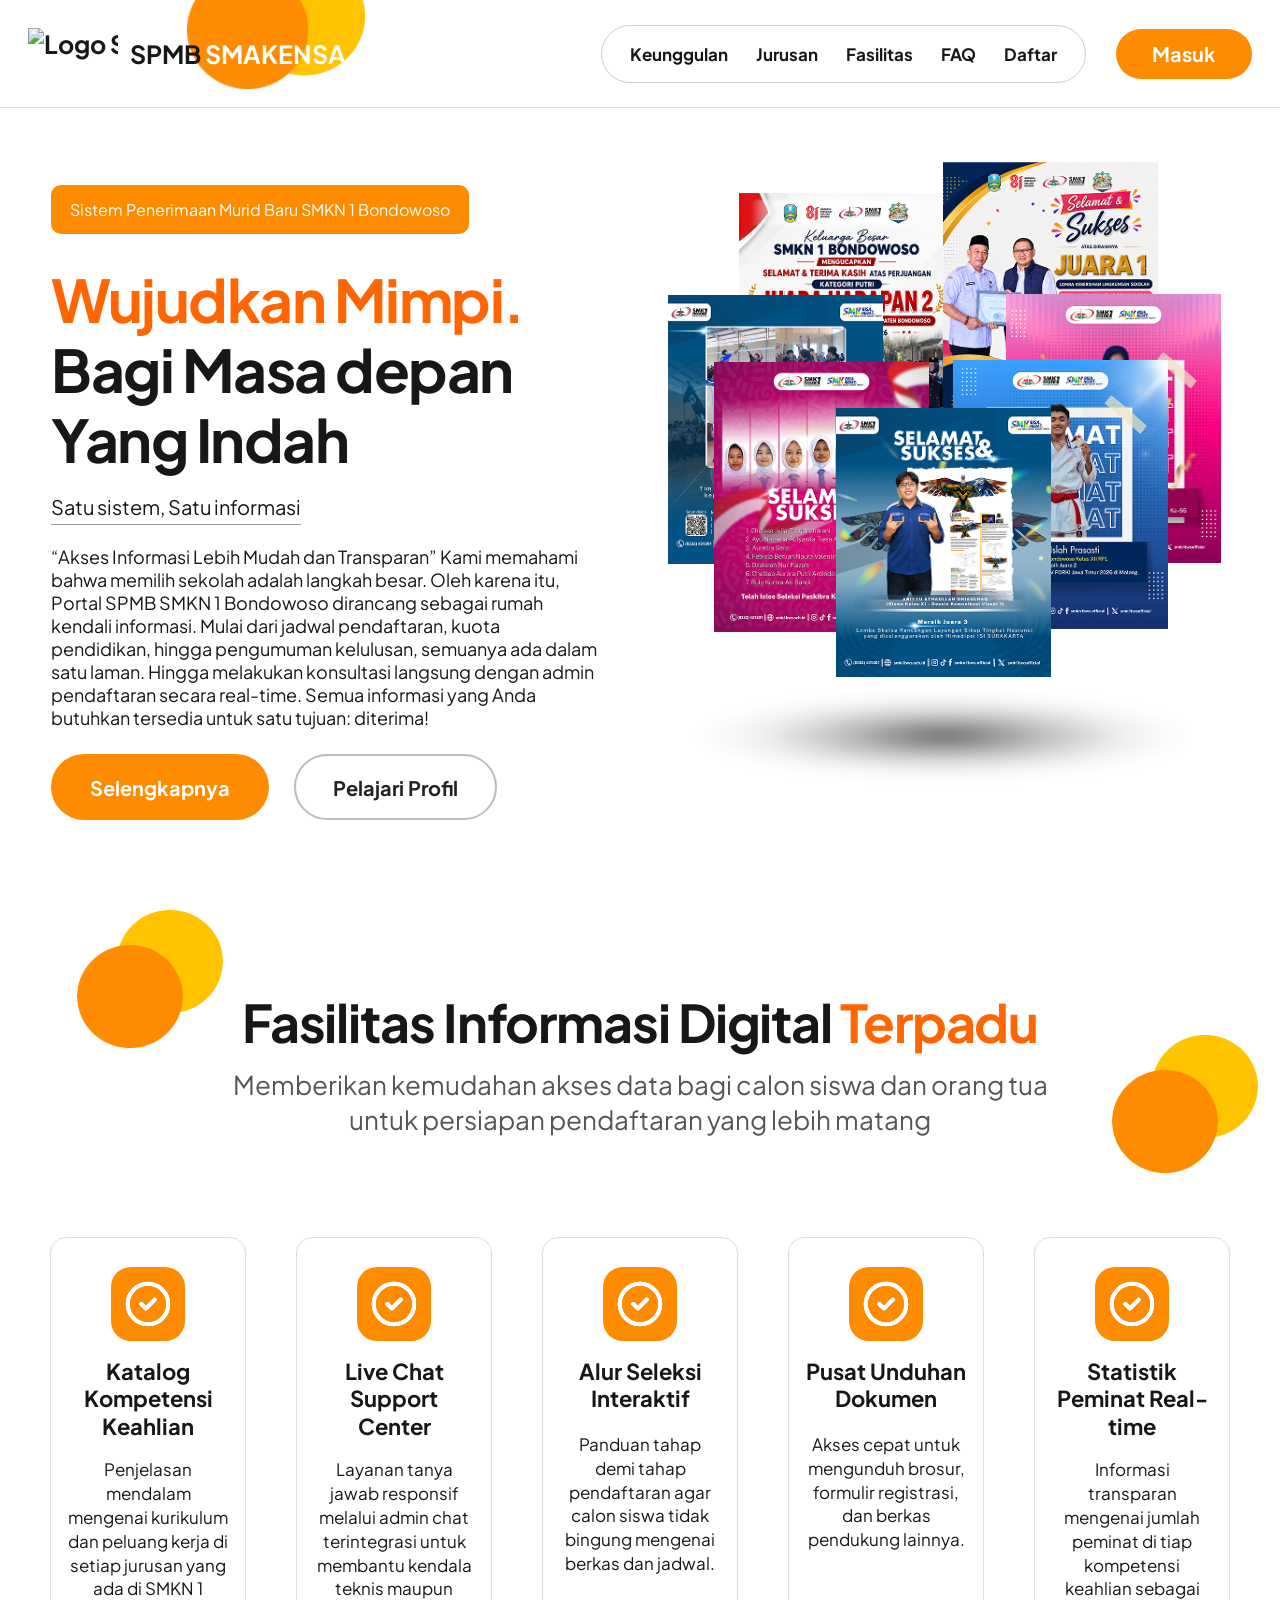
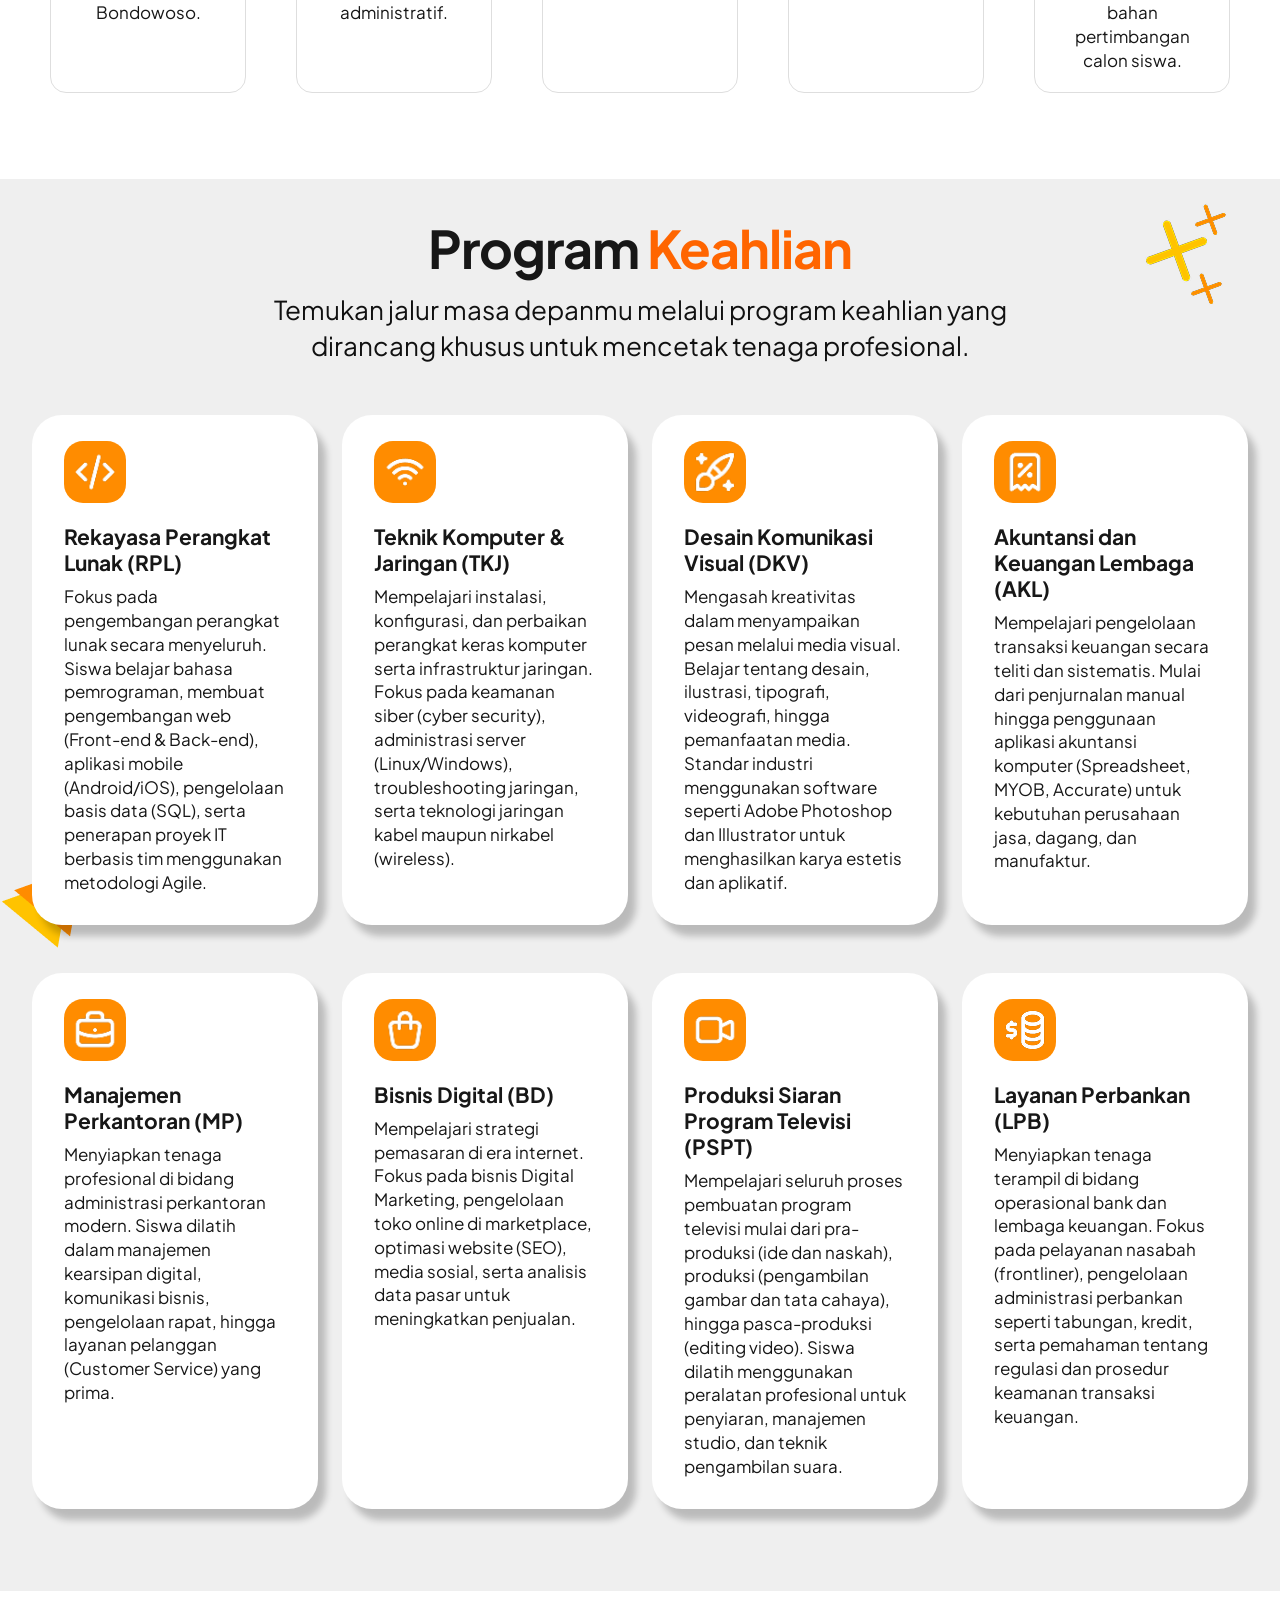
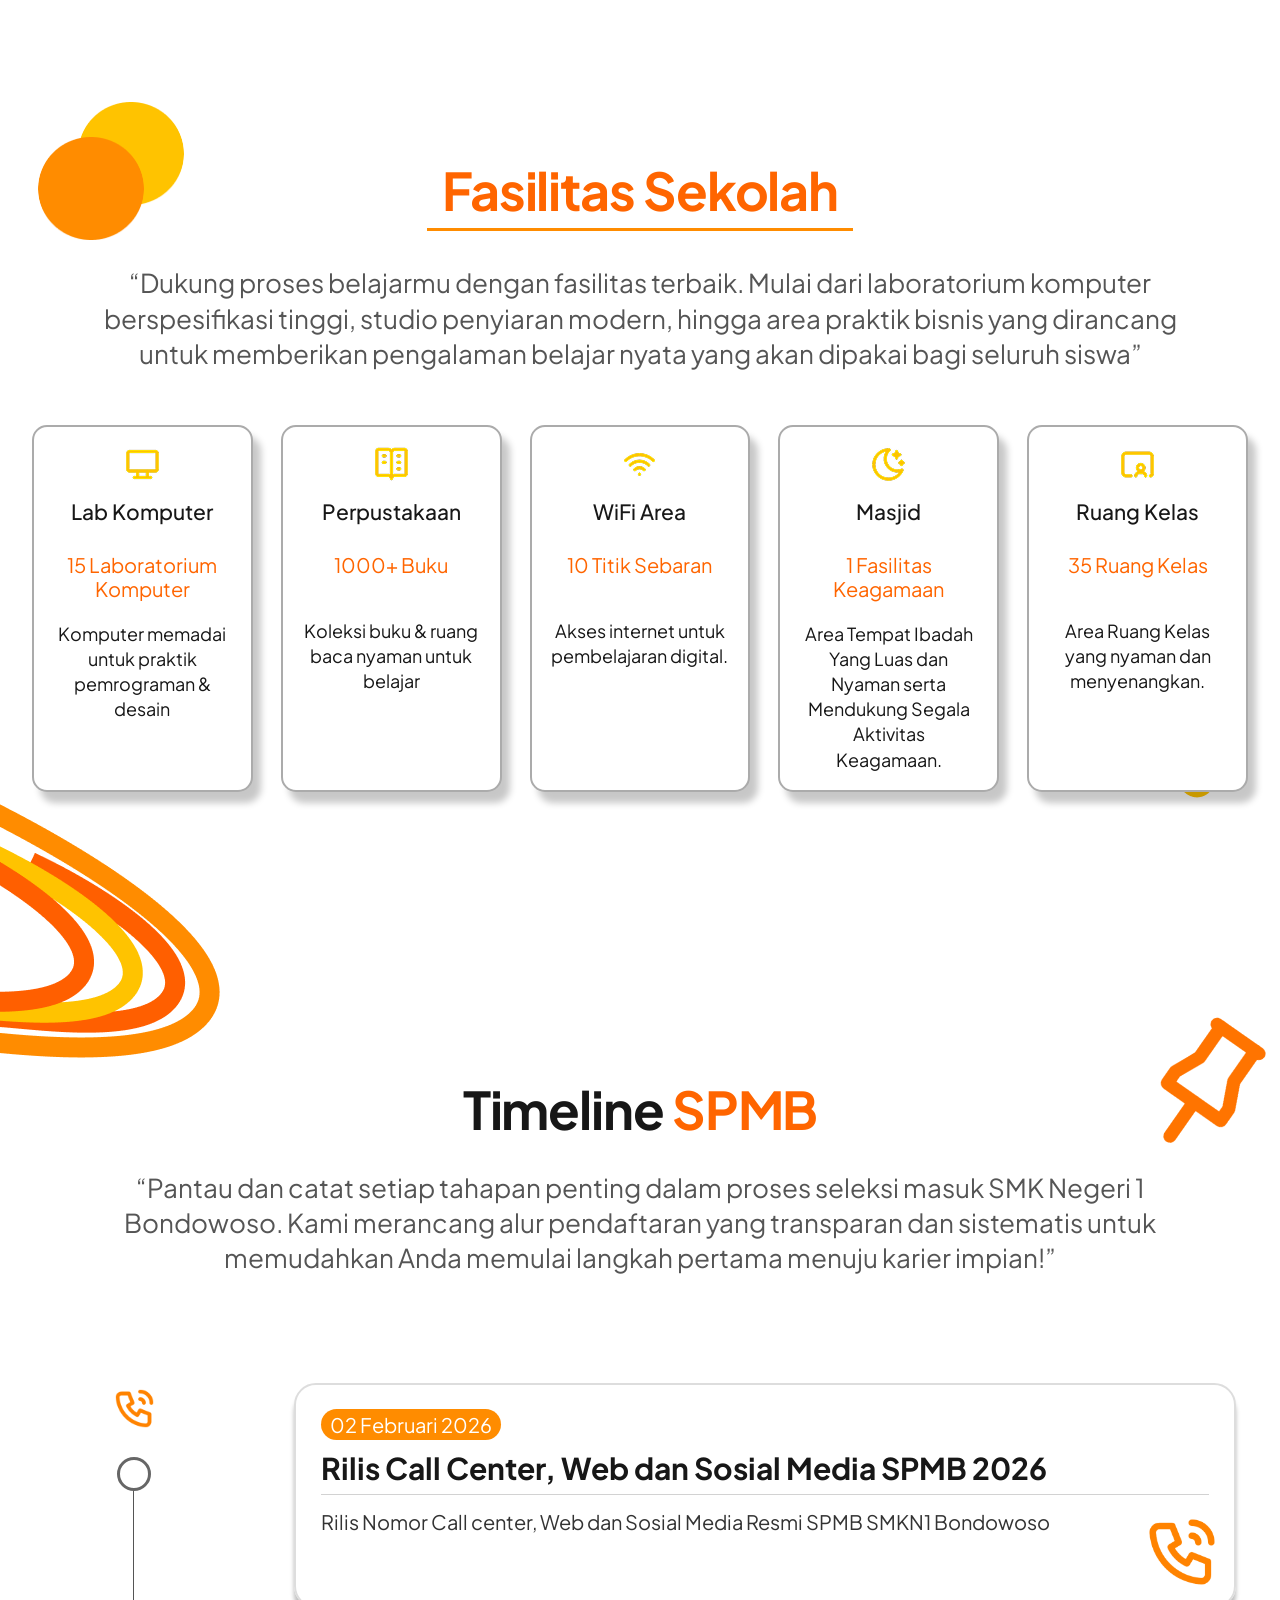
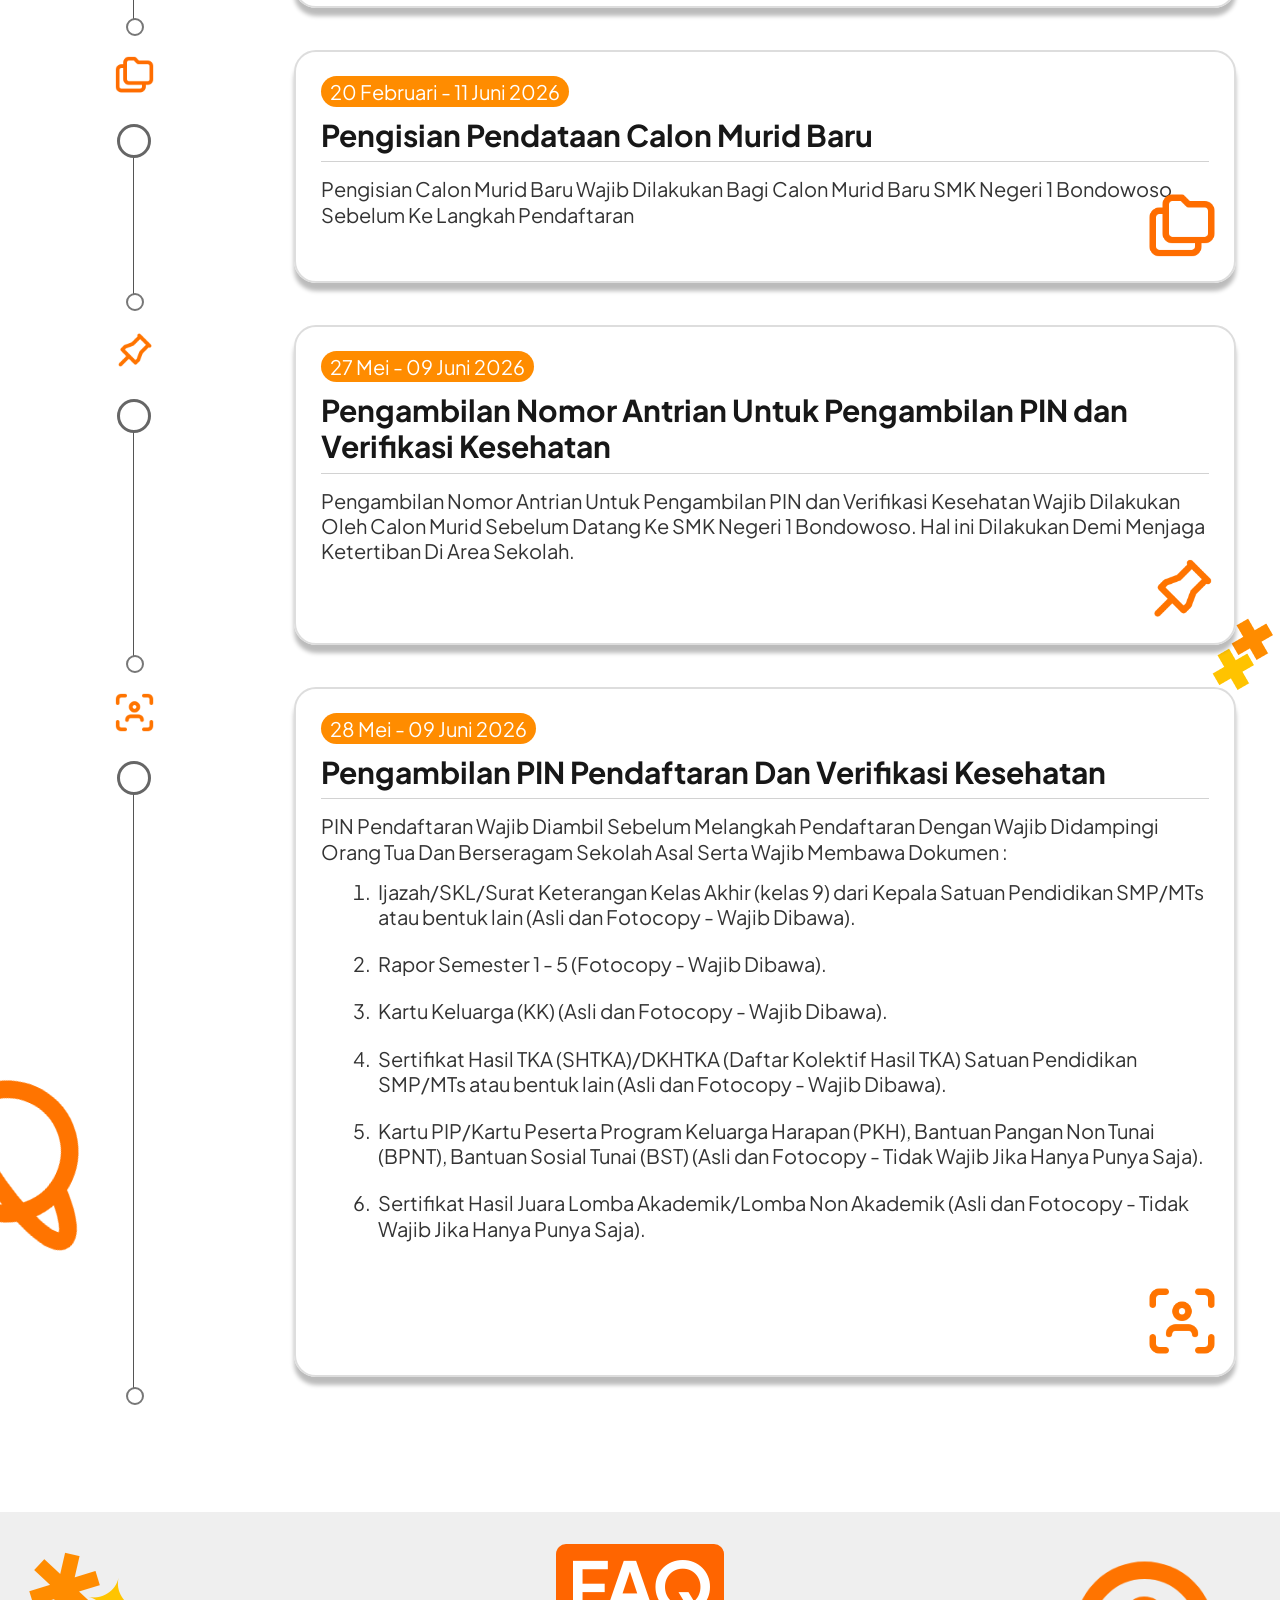
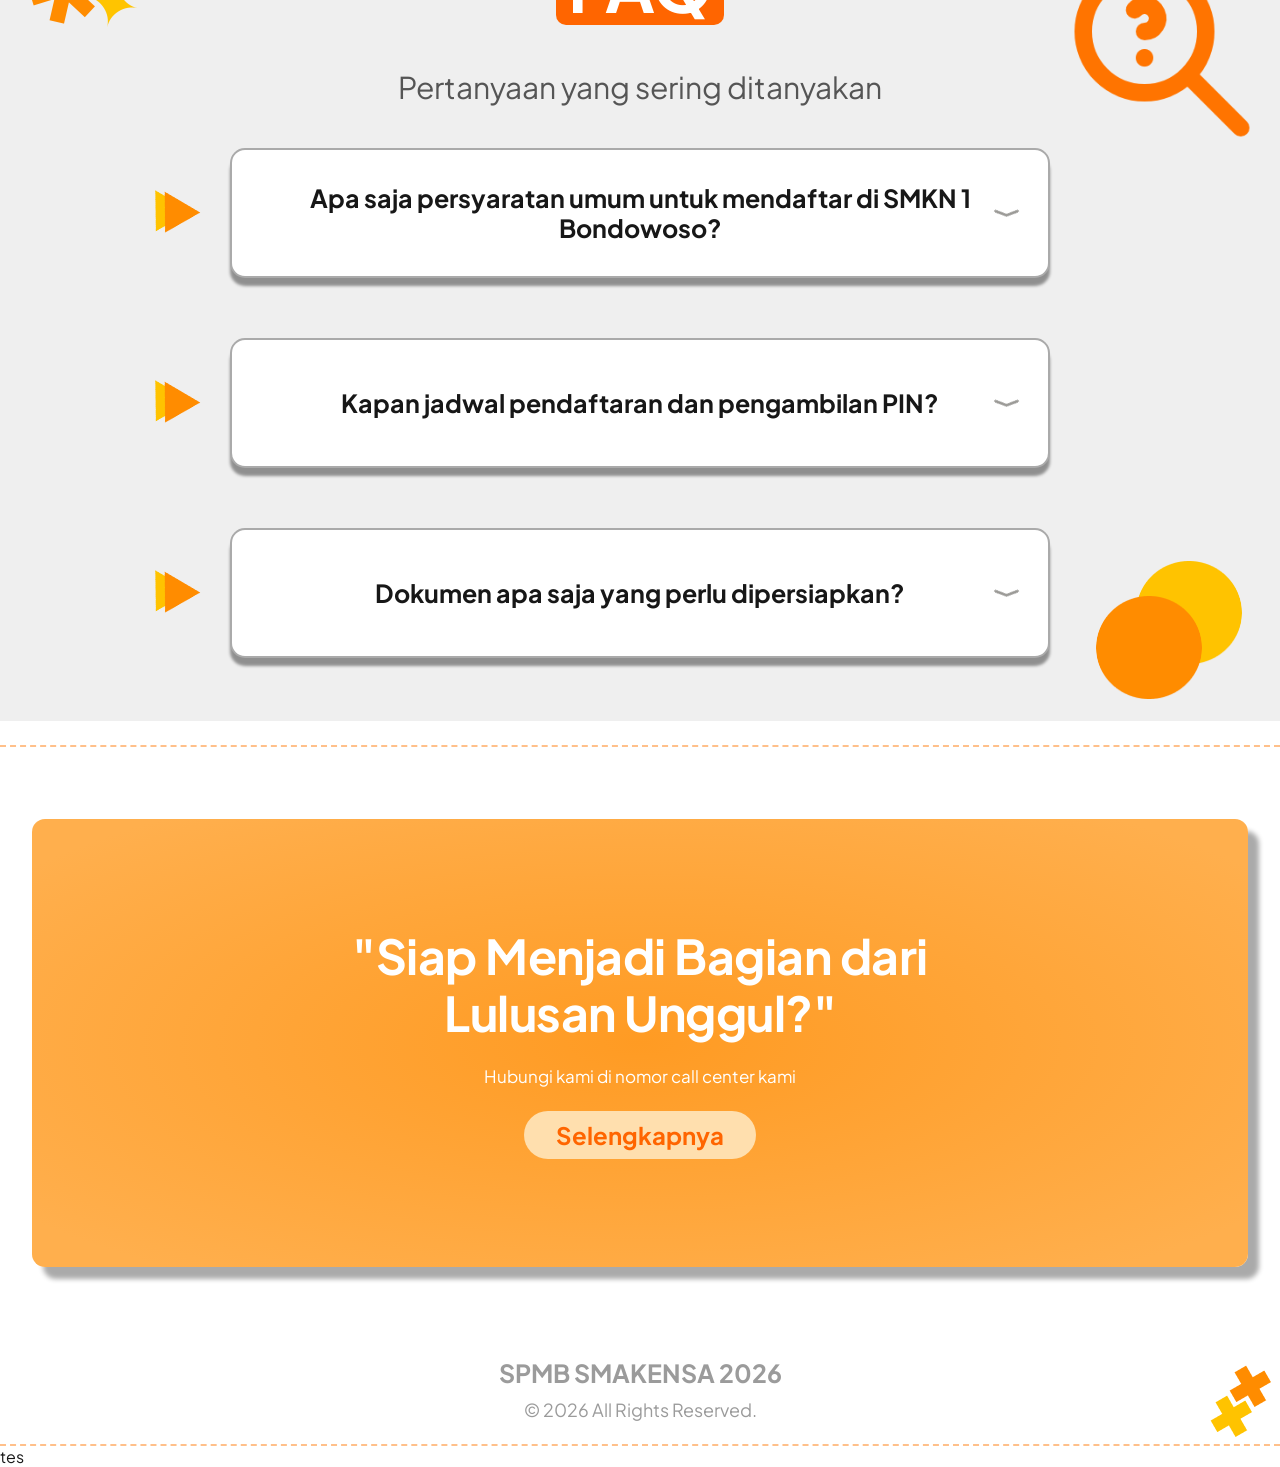
==== commit 6ec89ec3: "radit perubahan" ====
--- a/index.html
+++ b/index.html
@@ -22,7 +22,7 @@
     <button class="menu-toggle" type="button" aria-expanded="false" aria-controls="navigasi" aria-label="Buka menu"><span></span><span></span><span></span></button>
     <nav id="navigasi" class="navigation" aria-label="Navigasi utama">
       <div class="nav-links"><a href="#keunggulan">Keunggulan</a><a href="#jurusan">Jurusan</a><a href="#fasilitas">Fasilitas</a><a href="#faq">FAQ</a><a href="#timeline">Daftar</a></div>
-      <button class="button login-button" type="button" data-info="masuk">Masuk</button>
+      <a href="login_spmb_responsive.html"><button class="button login-button" type="button" >Masuk</button></a>
     </nav>
   </header>
 
@@ -93,5 +93,6 @@
   </main>
   <footer class="site-footer"><p>SPMB SMAKENSA 2026</p><small>© 2026 All Rights Reserved.</small><img class="footer-spark" src="assets/design/Icon (Timeline SPMB Section).png" alt=""></footer>
   <dialog id="info-dialog" aria-labelledby="dialog-title"><button class="dialog-close" type="button" aria-label="Tutup informasi">×</button><span class="dialog-label">SPMB SMAKENSA</span><h2 id="dialog-title"></h2><div id="dialog-content"></div><button class="button dialog-done" type="button">Mengerti</button></dialog>
+    tes
 </body>
 </html>
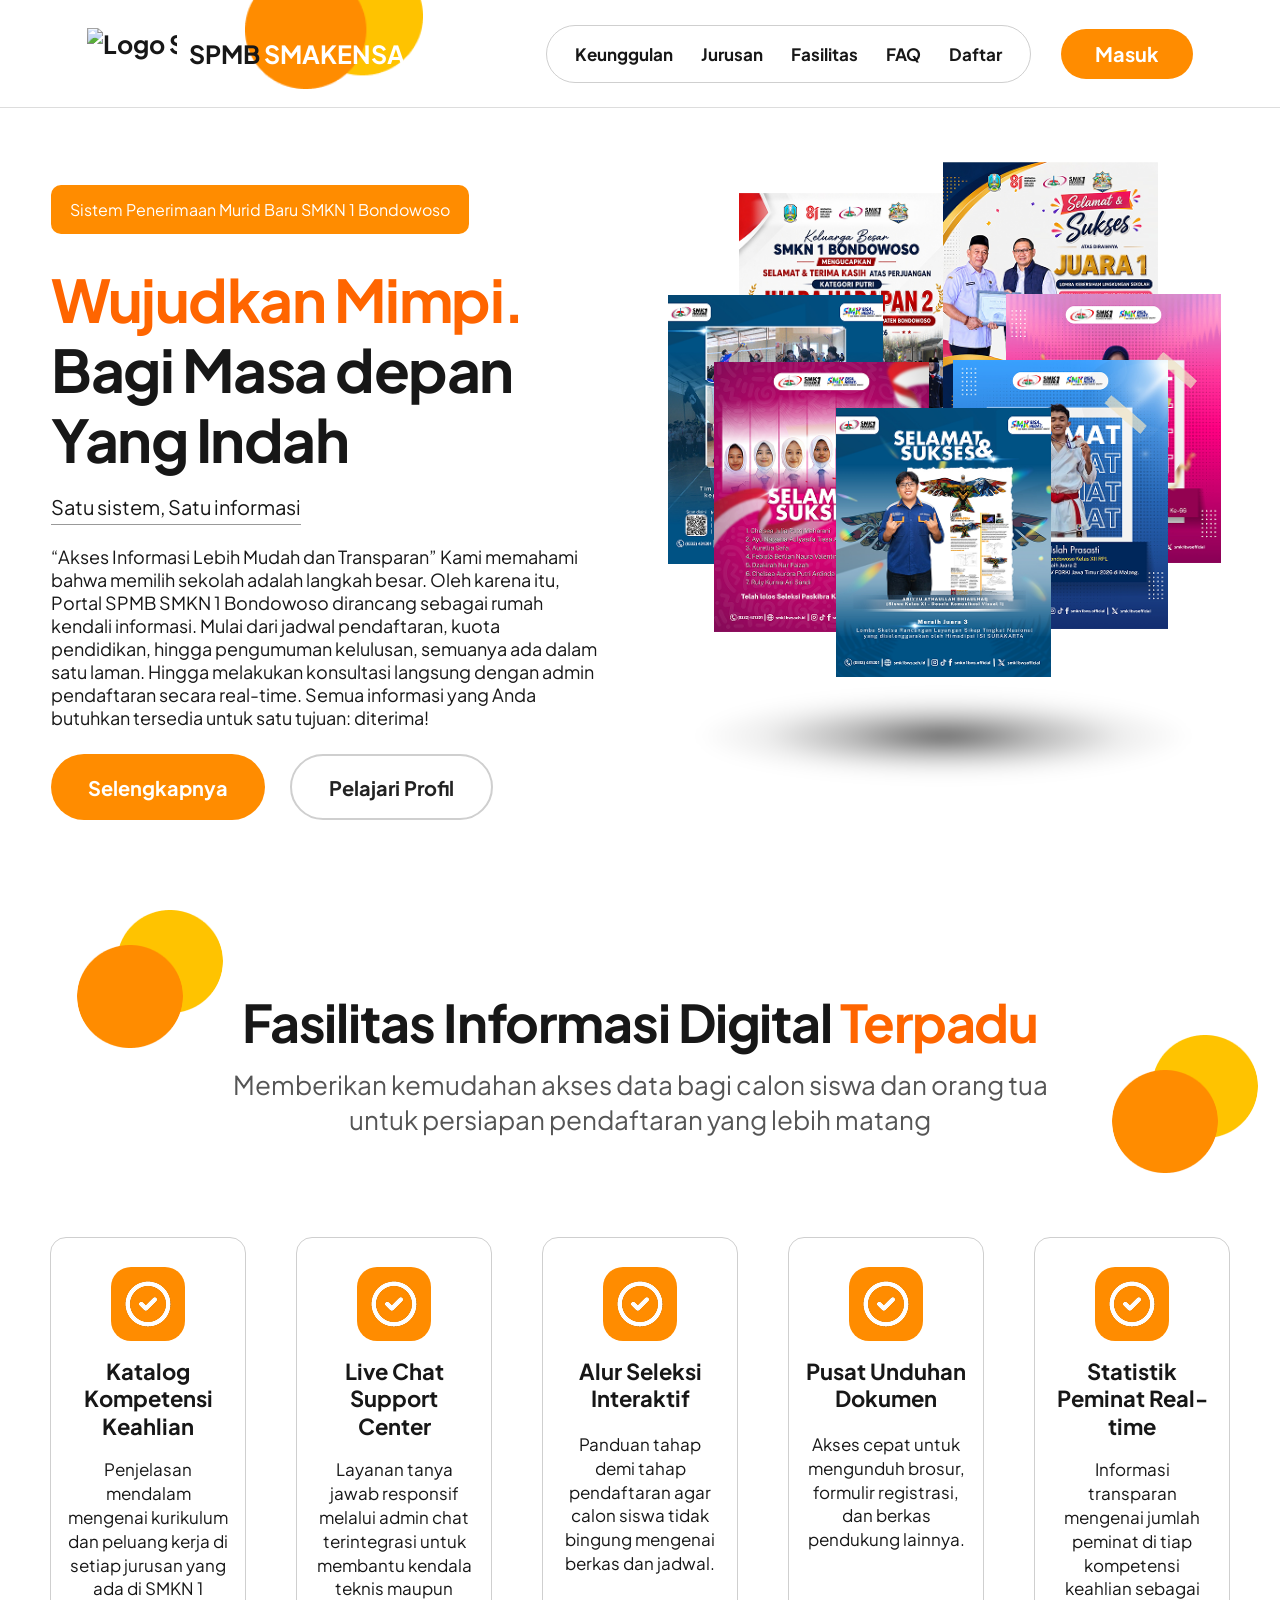
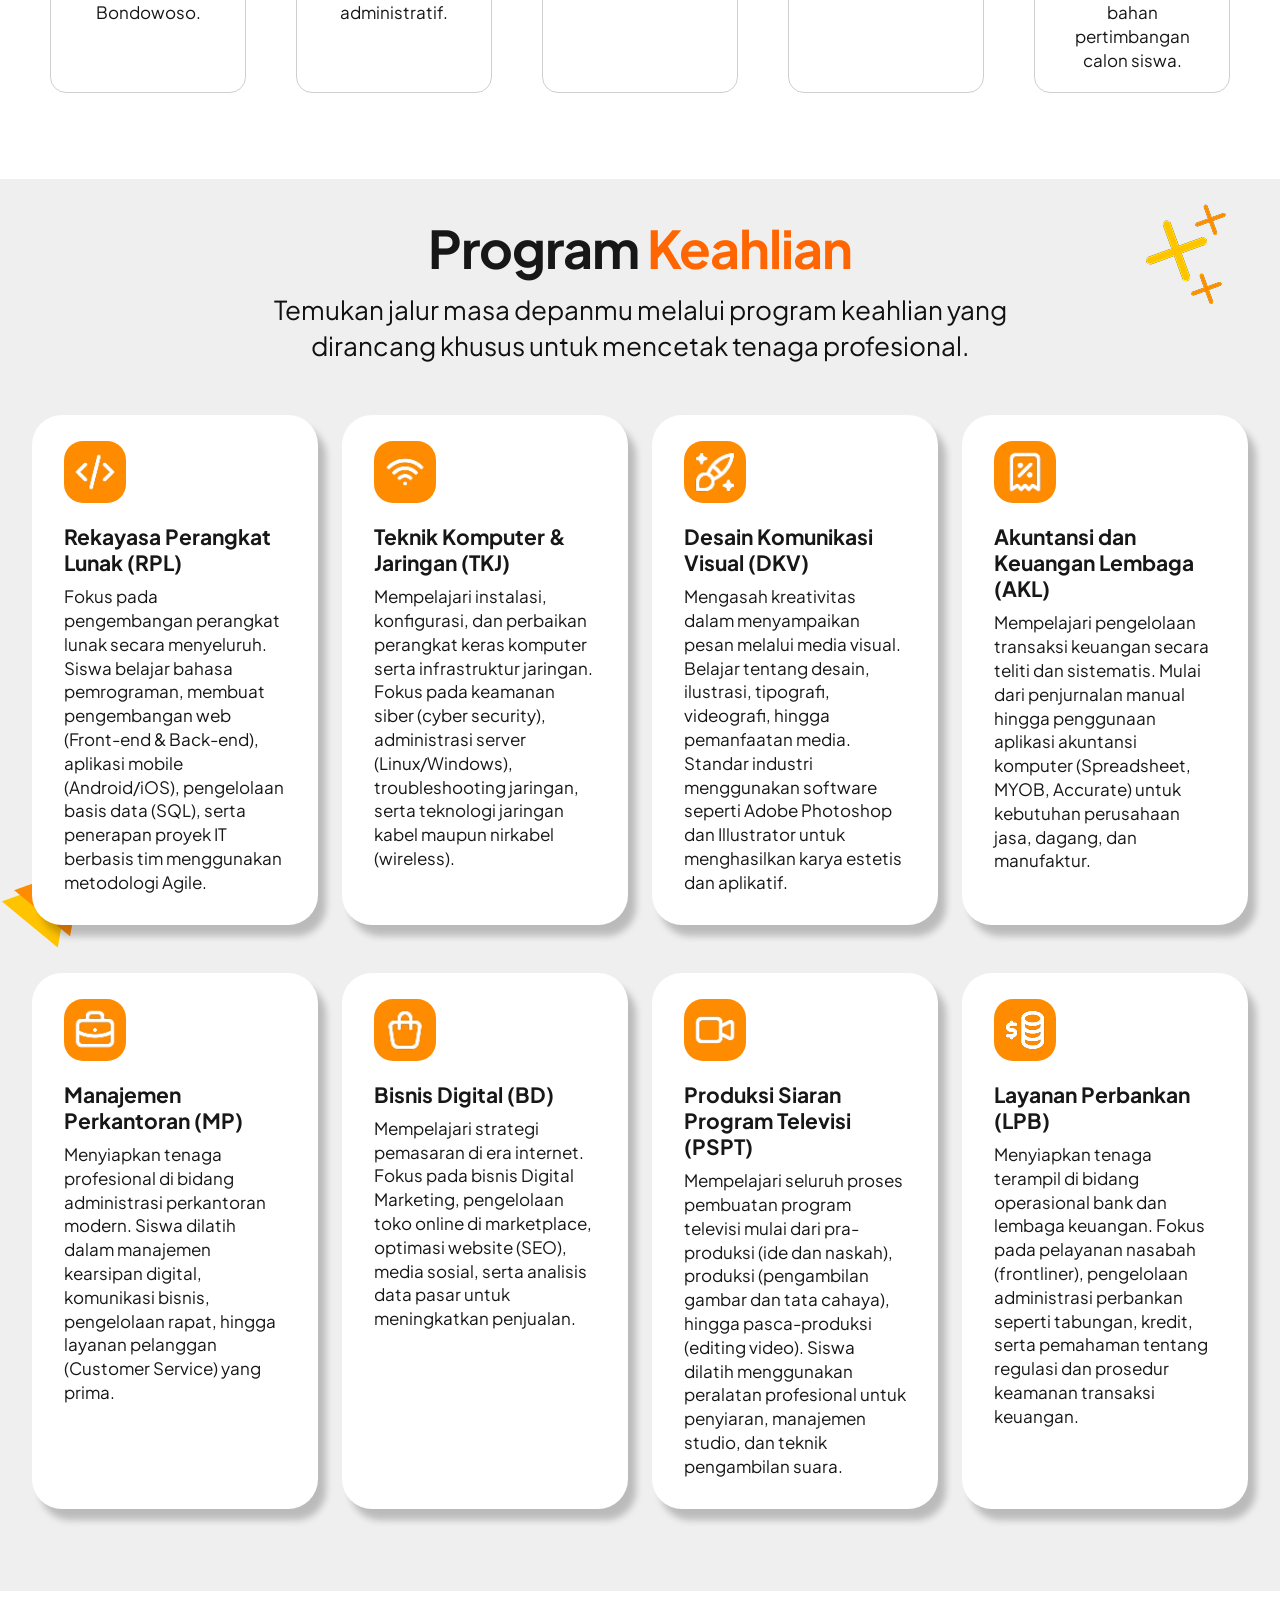
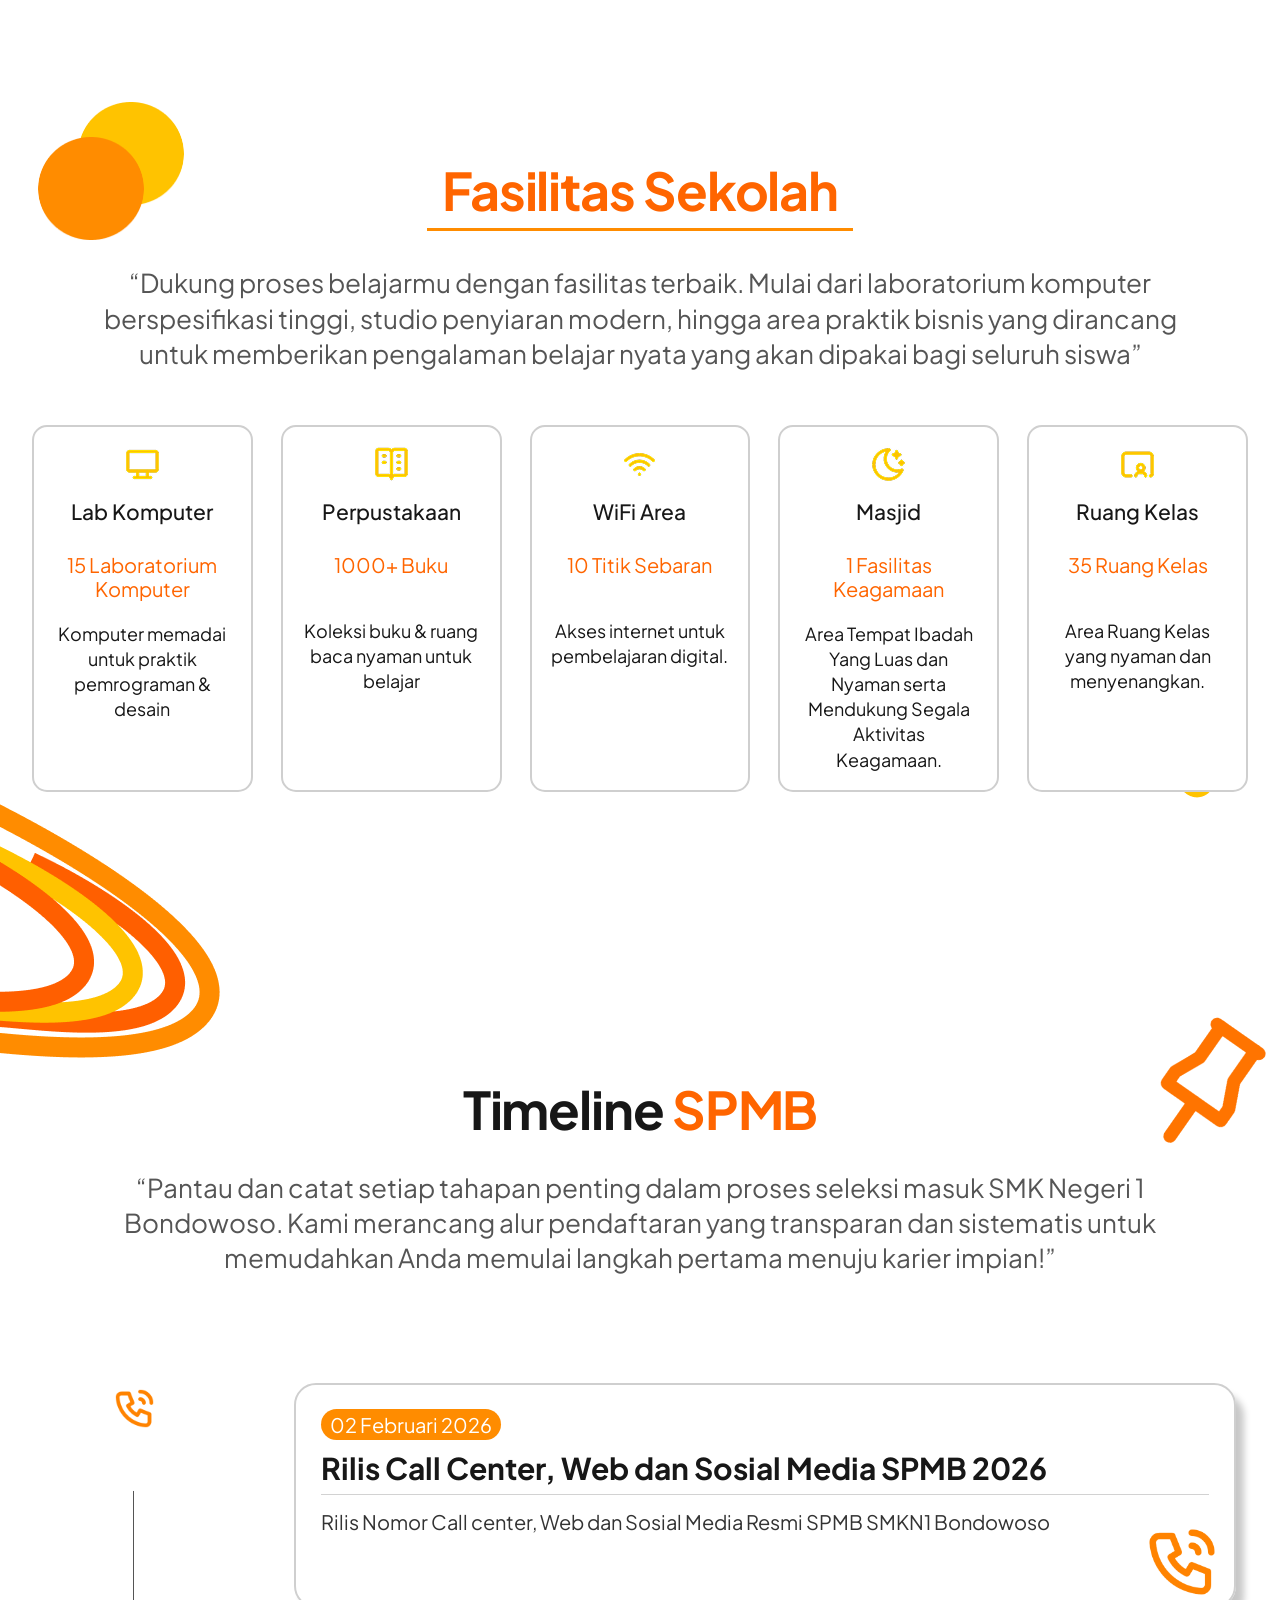
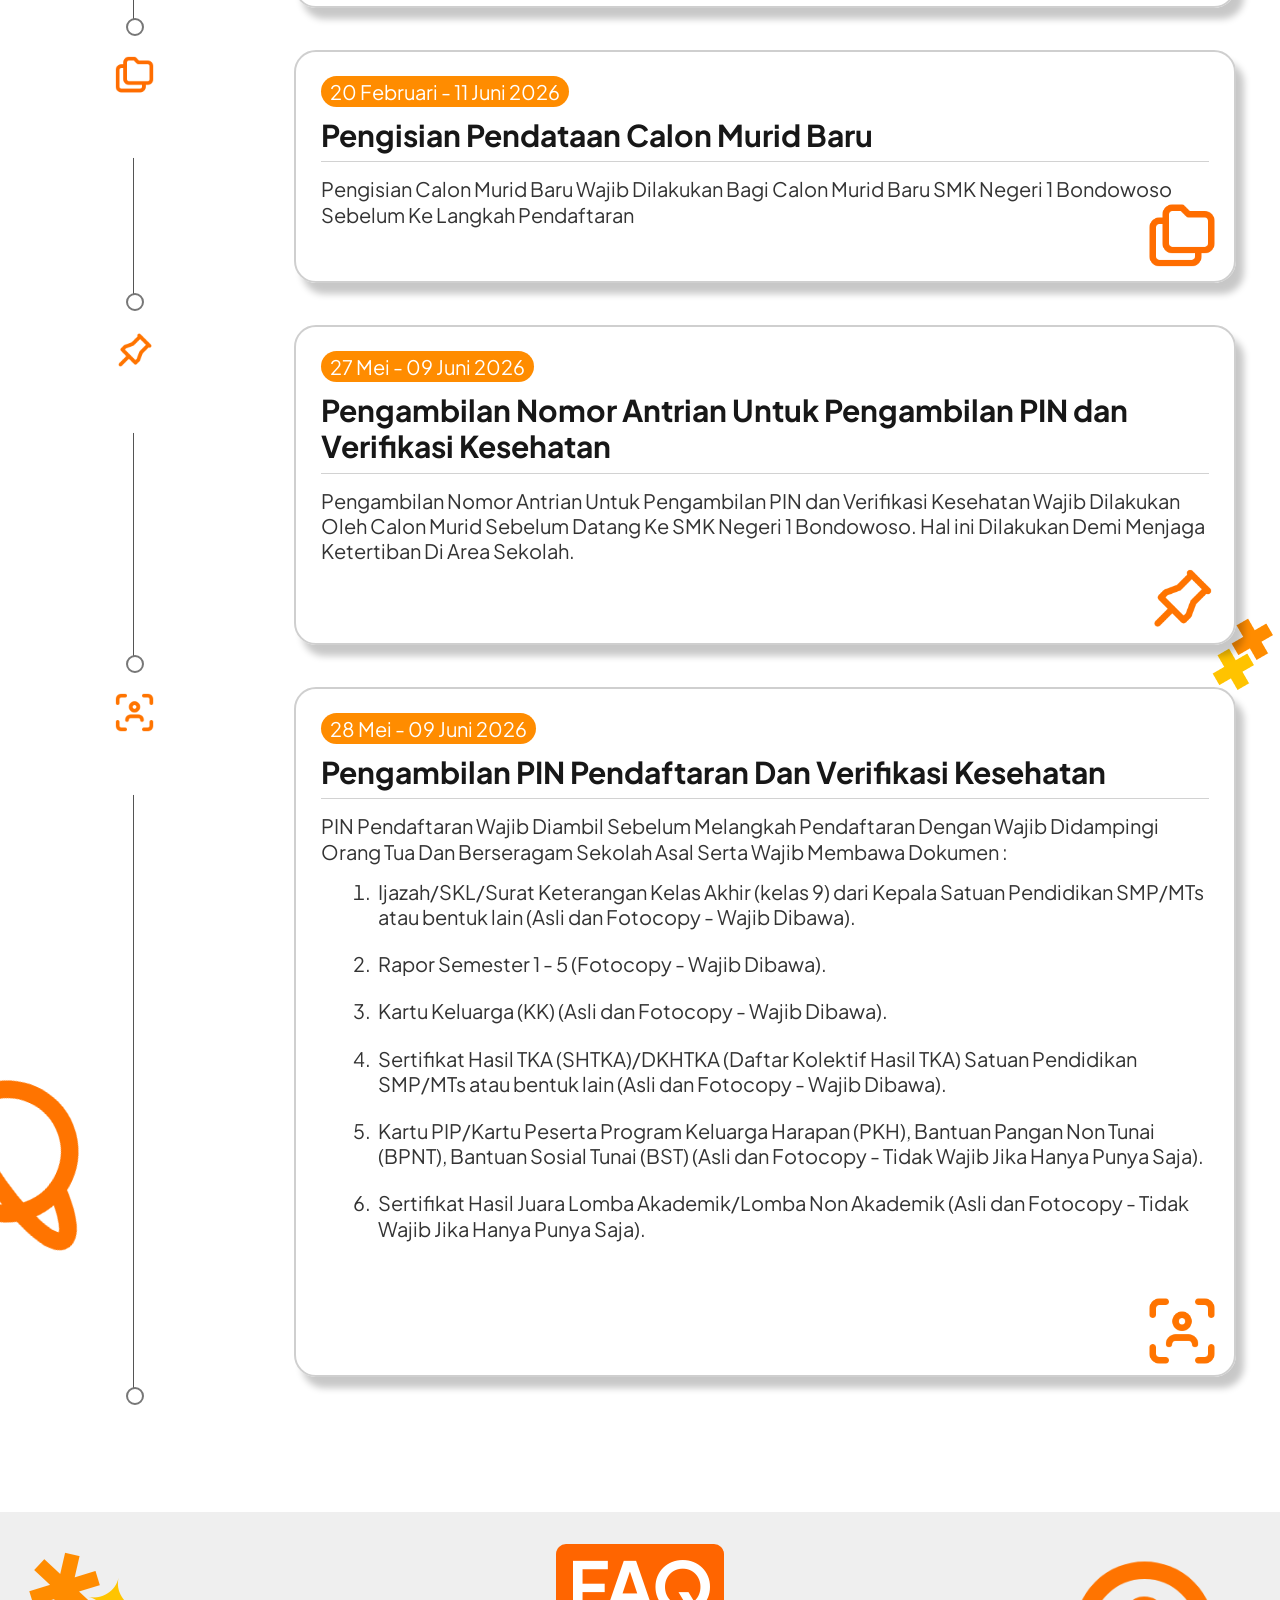
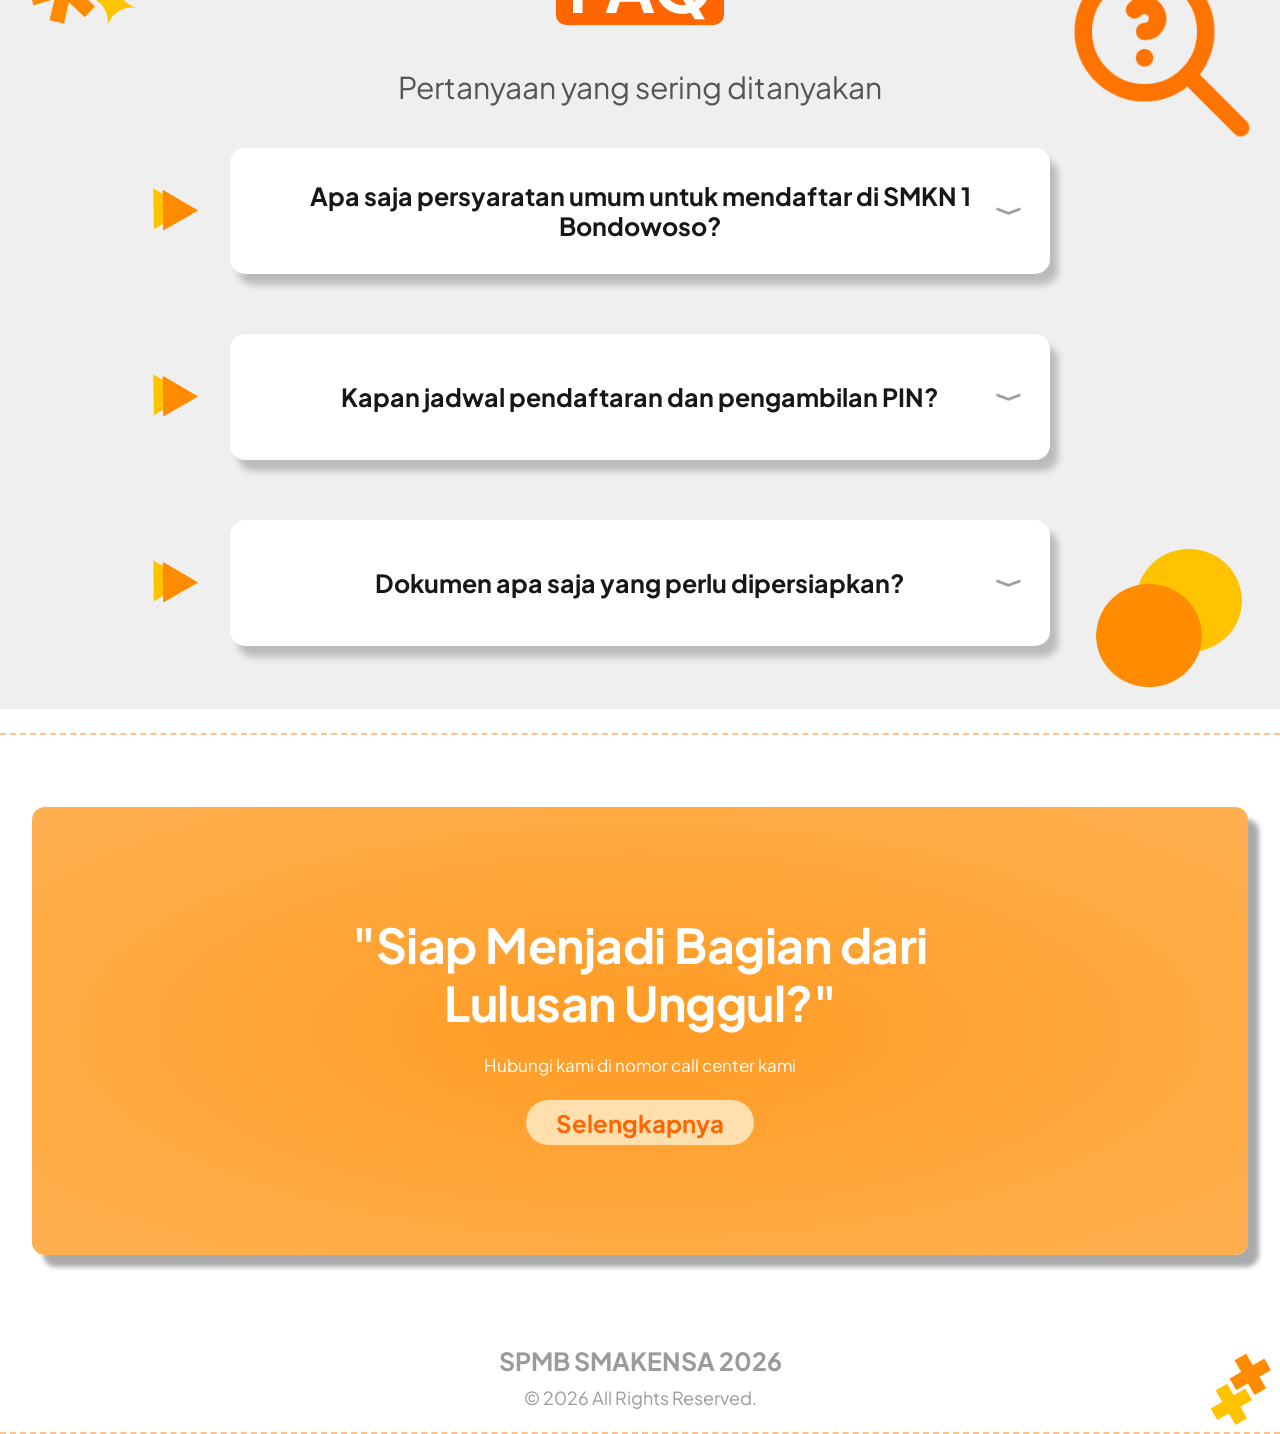
==== commit dd67fabf: "radit perubahan" ====
--- a/index.html
+++ b/index.html
@@ -93,6 +93,5 @@
   </main>
   <footer class="site-footer"><p>SPMB SMAKENSA 2026</p><small>© 2026 All Rights Reserved.</small><img class="footer-spark" src="assets/design/Icon (Timeline SPMB Section).png" alt=""></footer>
   <dialog id="info-dialog" aria-labelledby="dialog-title"><button class="dialog-close" type="button" aria-label="Tutup informasi">×</button><span class="dialog-label">SPMB SMAKENSA</span><h2 id="dialog-title"></h2><div id="dialog-content"></div><button class="button dialog-done" type="button">Mengerti</button></dialog>
-    tes
 </body>
 </html>
--- a/style.css
+++ b/style.css
@@ -6,6 +6,7 @@
     --muted: #555;
     --gray: #efefef;
     --line: #dedede;
+    --border:#cfcfcf;
     --shadow: 8px 11px 7px #00000038;
 }
 
@@ -116,7 +117,7 @@
     align-items: center;
     background: var(--orange);
     color: white;
-    border: 2px solid transparent;
+   
     border-radius: 50px;
     min-height: 66px;
     padding: 17px 44px;
@@ -136,6 +137,7 @@
     background: white;
     color: #222;
     border-color: #bcbcbc;
+    border: 2px solid var(--border);
 }
 
 .button-outline:hover {
@@ -164,8 +166,7 @@
     border-bottom: 1px solid #ddd;
     display: flex;
     align-items: center;
-    justify-content: space-between;
-    padding: 0 42px 0 28px;
+    justify-content: space-around;
     gap: 24px;
     overflow: clip;
 }
@@ -212,7 +213,7 @@
 .nav-links {
     display: flex;
     gap: 30px;
-    border: 1px solid #cfcfcf;
+    border: 1px solid var(--border);
     border-radius: 45px;
     padding: 15px 26px;
 }
@@ -336,7 +337,8 @@
 .digital-card {
     width: 100%;
     background: white;
-    border: 1px solid #dedede;
+    border: 0;
+   
     border-radius: 16px;
     min-height: 336px;
     padding: 29px 10px 19px;
@@ -345,6 +347,7 @@
     align-items: center;
     flex-direction: column;
     color: var(--ink);
+    border: 1px solid var(--border);
     transition:
         transform 0.18s,
         box-shadow 0.18s;
@@ -352,7 +355,7 @@
 
 .digital-card:hover {
     transform: translateY(-5px);
-    box-shadow: 0 10px 22px #00000012;
+    box-shadow: var(--shadow);
 }
 
 .icon-tile {
@@ -529,11 +532,10 @@
 
 .facility-card {
     min-height: 305px;
-    border: 2px solid #ababab;
+    border: 2px solid var(--border);
     border-radius: 15px;
     padding: 18px 19px;
     text-align: center;
-    box-shadow: var(--shadow);
     background: white;
 }
 
@@ -620,9 +622,9 @@
 
 .timeline-card {
     position: relative;
-    border: 2px solid #ddd;
+    border: 2px solid var(--border);
+    box-shadow: var(--shadow);
     border-radius: 22px;
-    box-shadow: 0 8px 4px #0004;
     padding: 24px 25px 54px;
     min-height: 225px;
 }
@@ -669,7 +671,7 @@
 .timeline-rail span {
     width: 34px;
     height: 34px;
-    border: 3px solid #666;
+    /* border: 3px solid #666; */
     background: white;
     border-radius: 50%;
     margin-left: 5px;
@@ -701,7 +703,7 @@
 
 .event-icon {
     position: absolute;
-    bottom: 15px;
+    bottom: 5px;
     right: 13px;
     width: 78px;
     height: 78px;
@@ -768,7 +770,7 @@
     top: -20px;
     width: 405px;
     height: 175px;
-    border: 17px solid var(--orange);
+    /* border: 17px solid var(--orange); */
     border-radius: 50%;
     transform: rotate(28deg);
 }
@@ -778,7 +780,7 @@
     content: "";
     position: absolute;
     inset: 11px;
-    border: 13px solid var(--yellow);
+    /* border: 13px solid var(--yellow); */
     border-radius: 50%;
 }
 
@@ -818,10 +820,10 @@
 
 .faq details {
     position: relative;
-    border: 2px solid #aaa;
+    /* border: 2px solid #aaa; */
     border-radius: 15px;
     background: white;
-    box-shadow: 0 8px 3px #0006;
+    box-shadow: var(--shadow);
 }
 
 .faq details:before {
@@ -981,7 +983,7 @@
 
 dialog {
     width: min(540px, calc(100% - 40px));
-    border: 1px solid #ddd;
+    /* border: 1px solid #ddd; */
     border-radius: 24px;
     padding: 38px;
     color: var(--ink);
@@ -1244,7 +1246,7 @@
         flex-direction: column;
         gap: 5px;
         background: white;
-        border: 1px solid #ddd;
+        /* border: 1px solid #ddd; */
         border-radius: 10px;
         padding: 10px;
     }
@@ -1273,7 +1275,7 @@
     }
 
     .nav-links {
-        border: 0;
+        /* border: 0; */
         padding: 0;
         flex-direction: column;
         gap: 0;
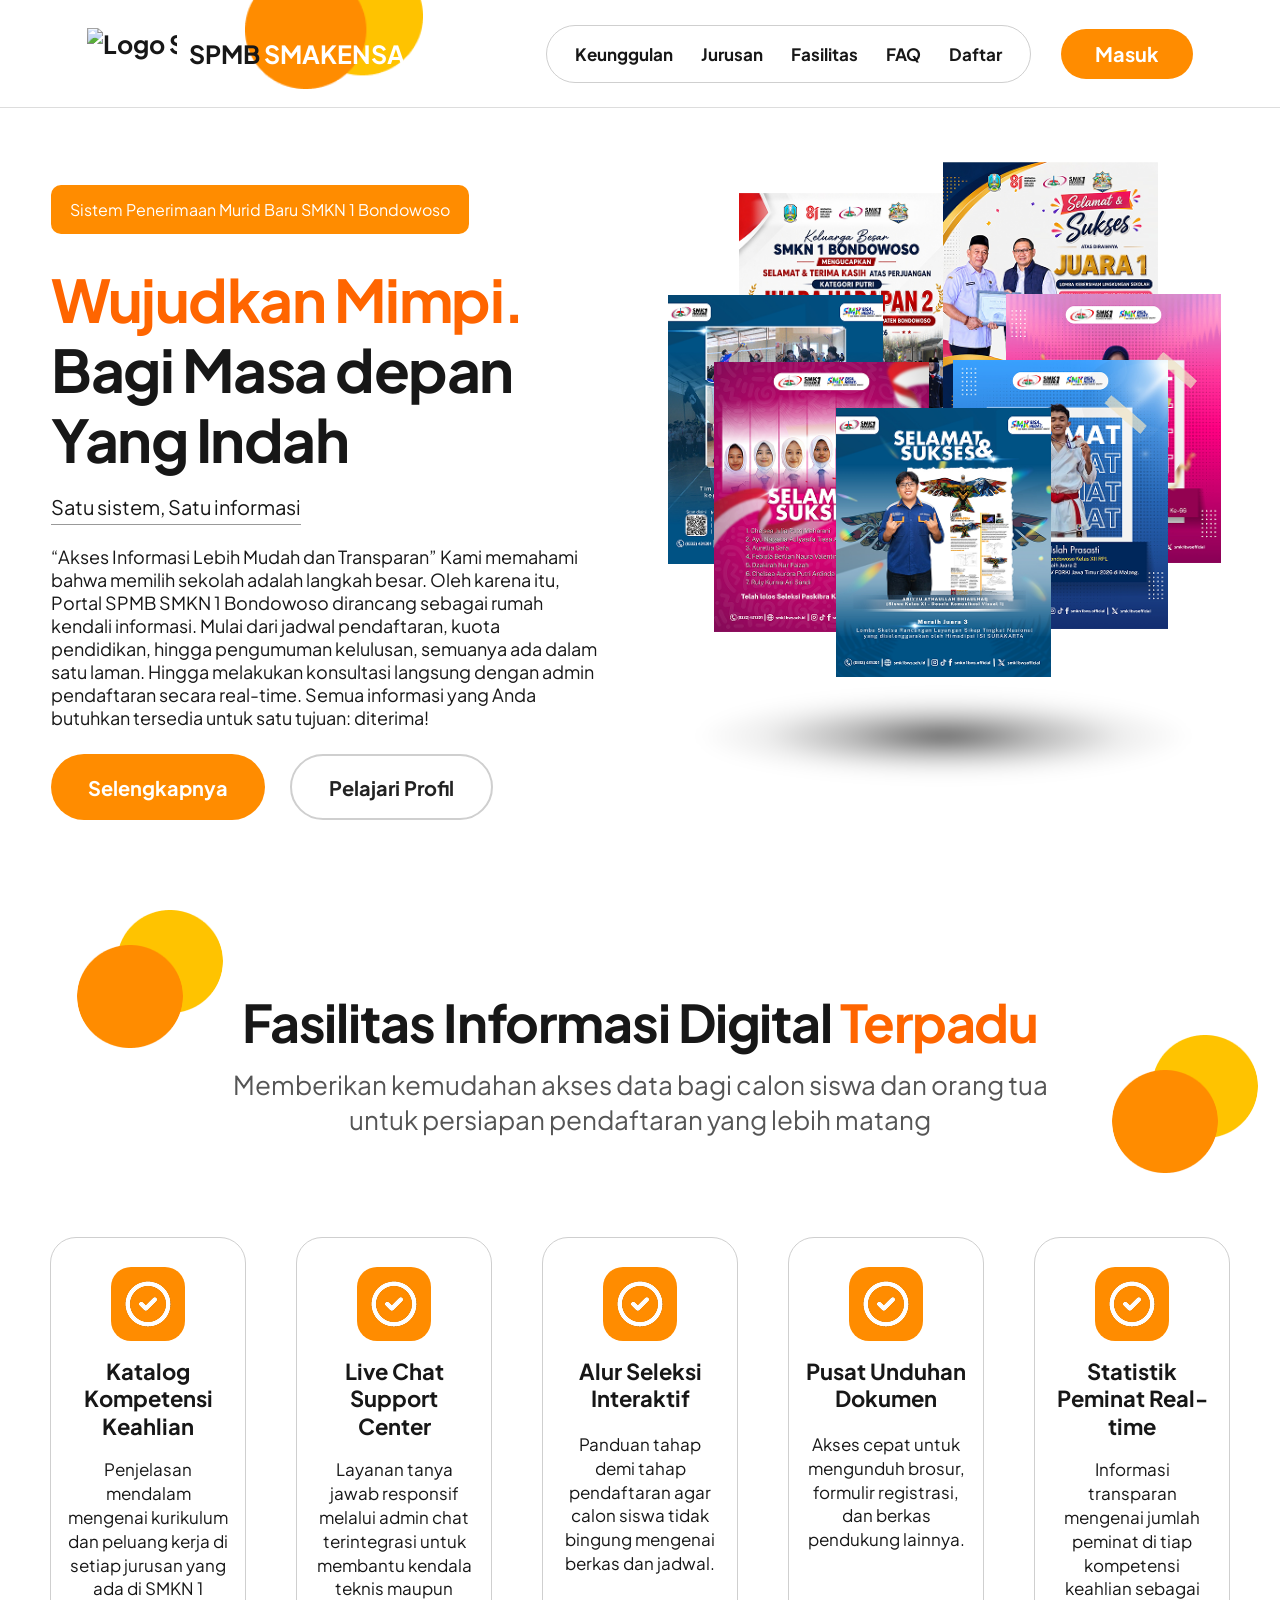
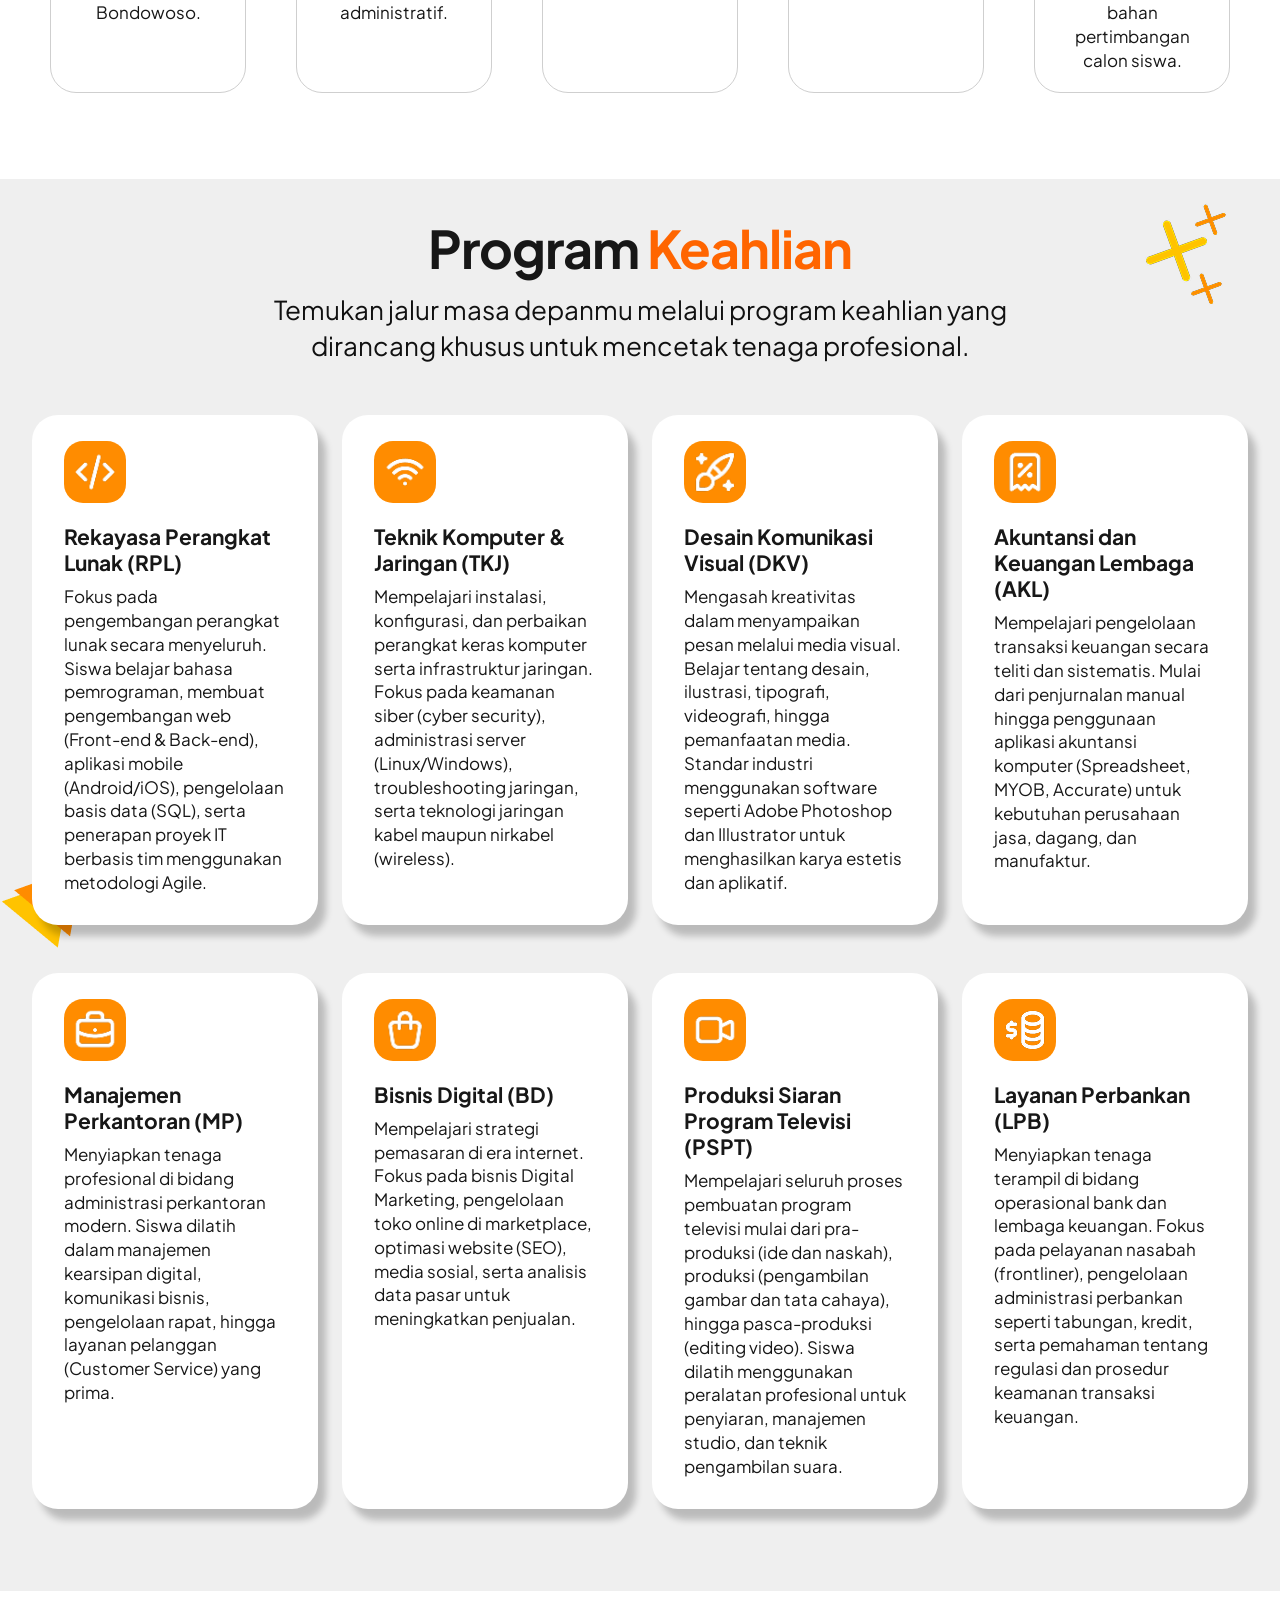
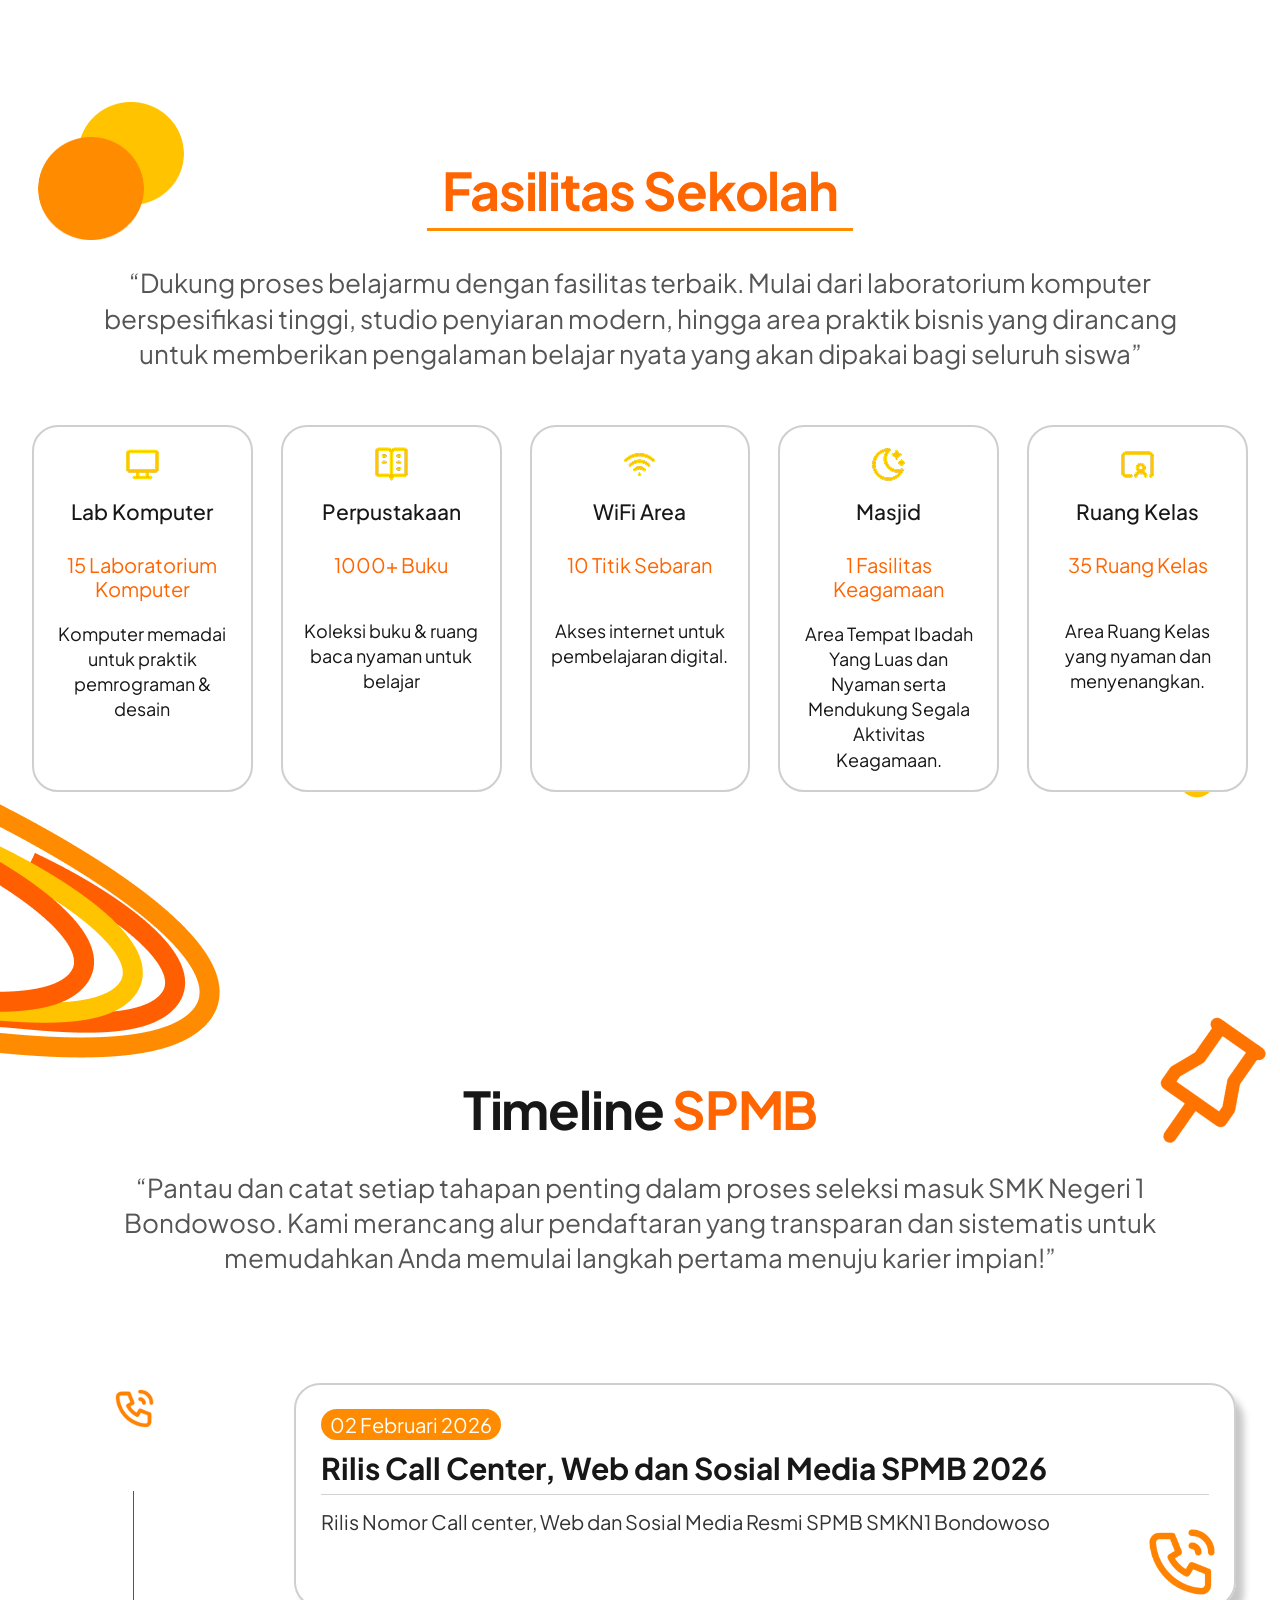
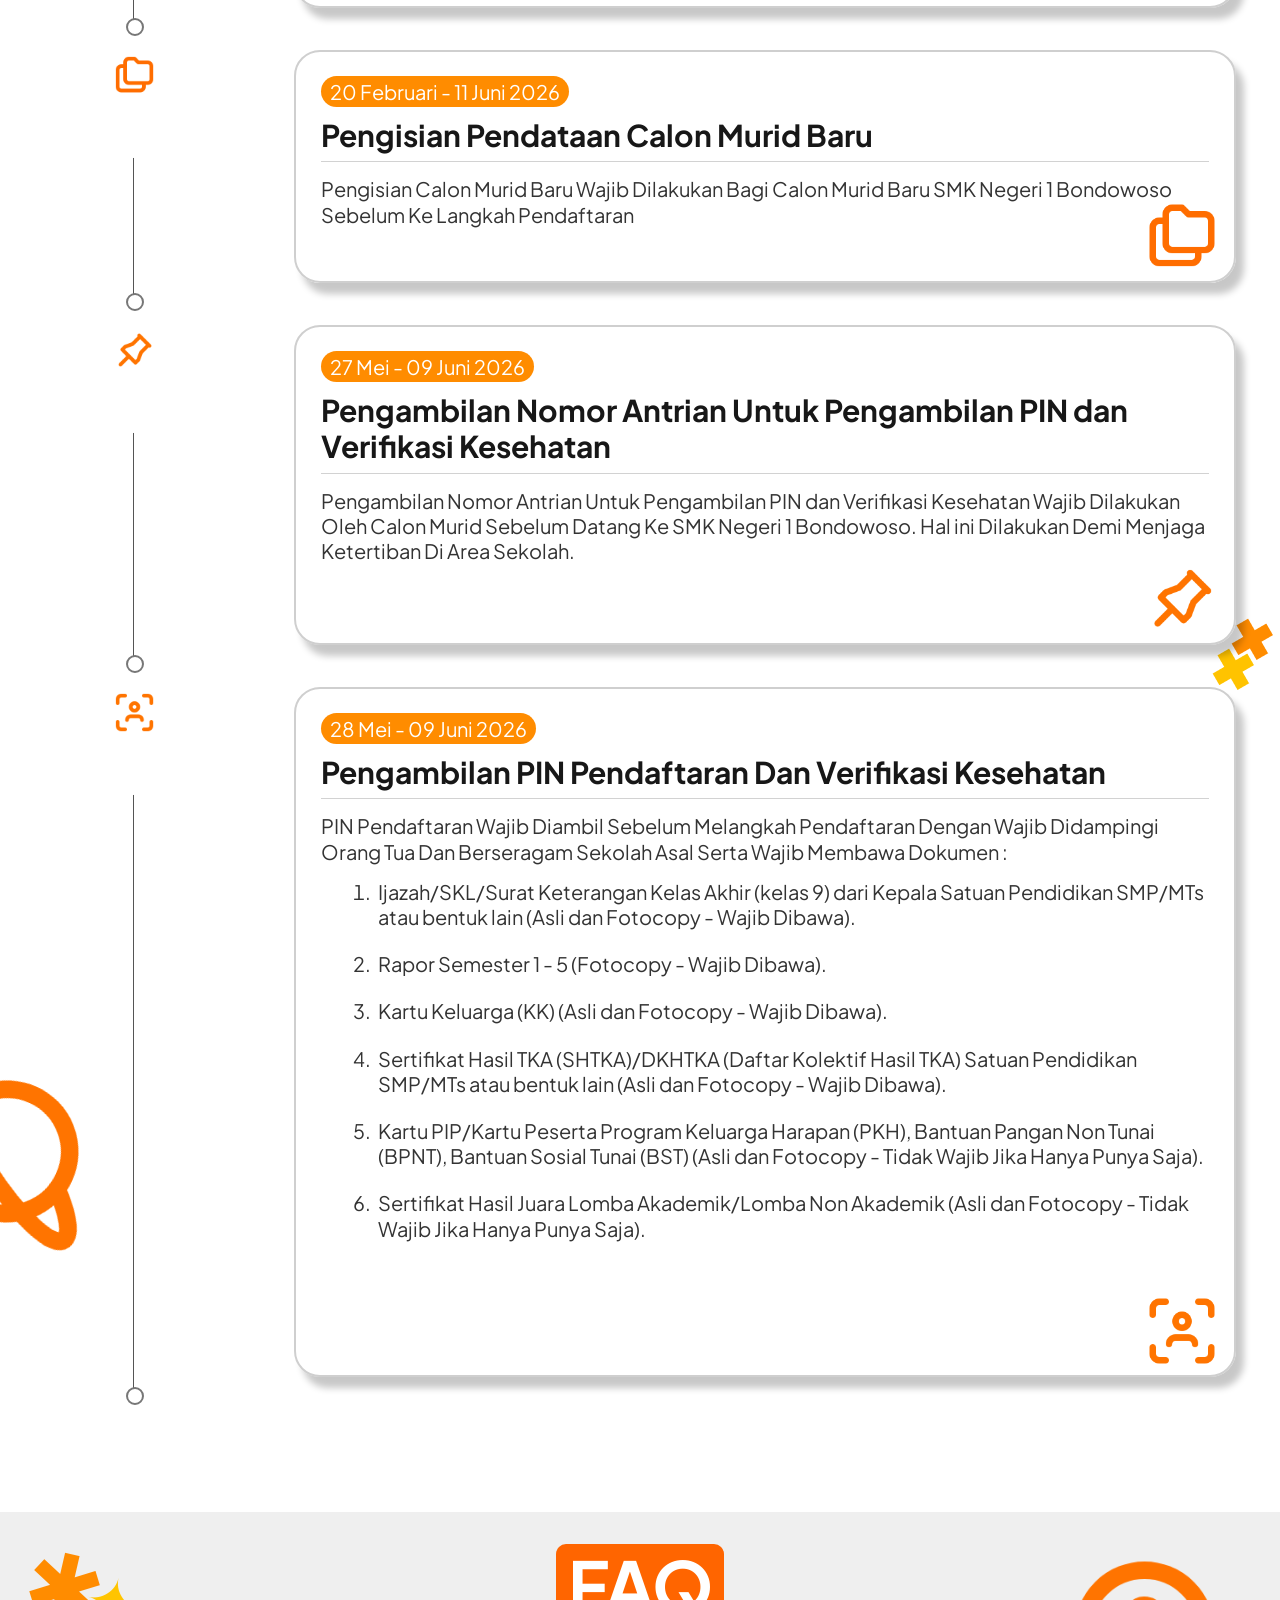
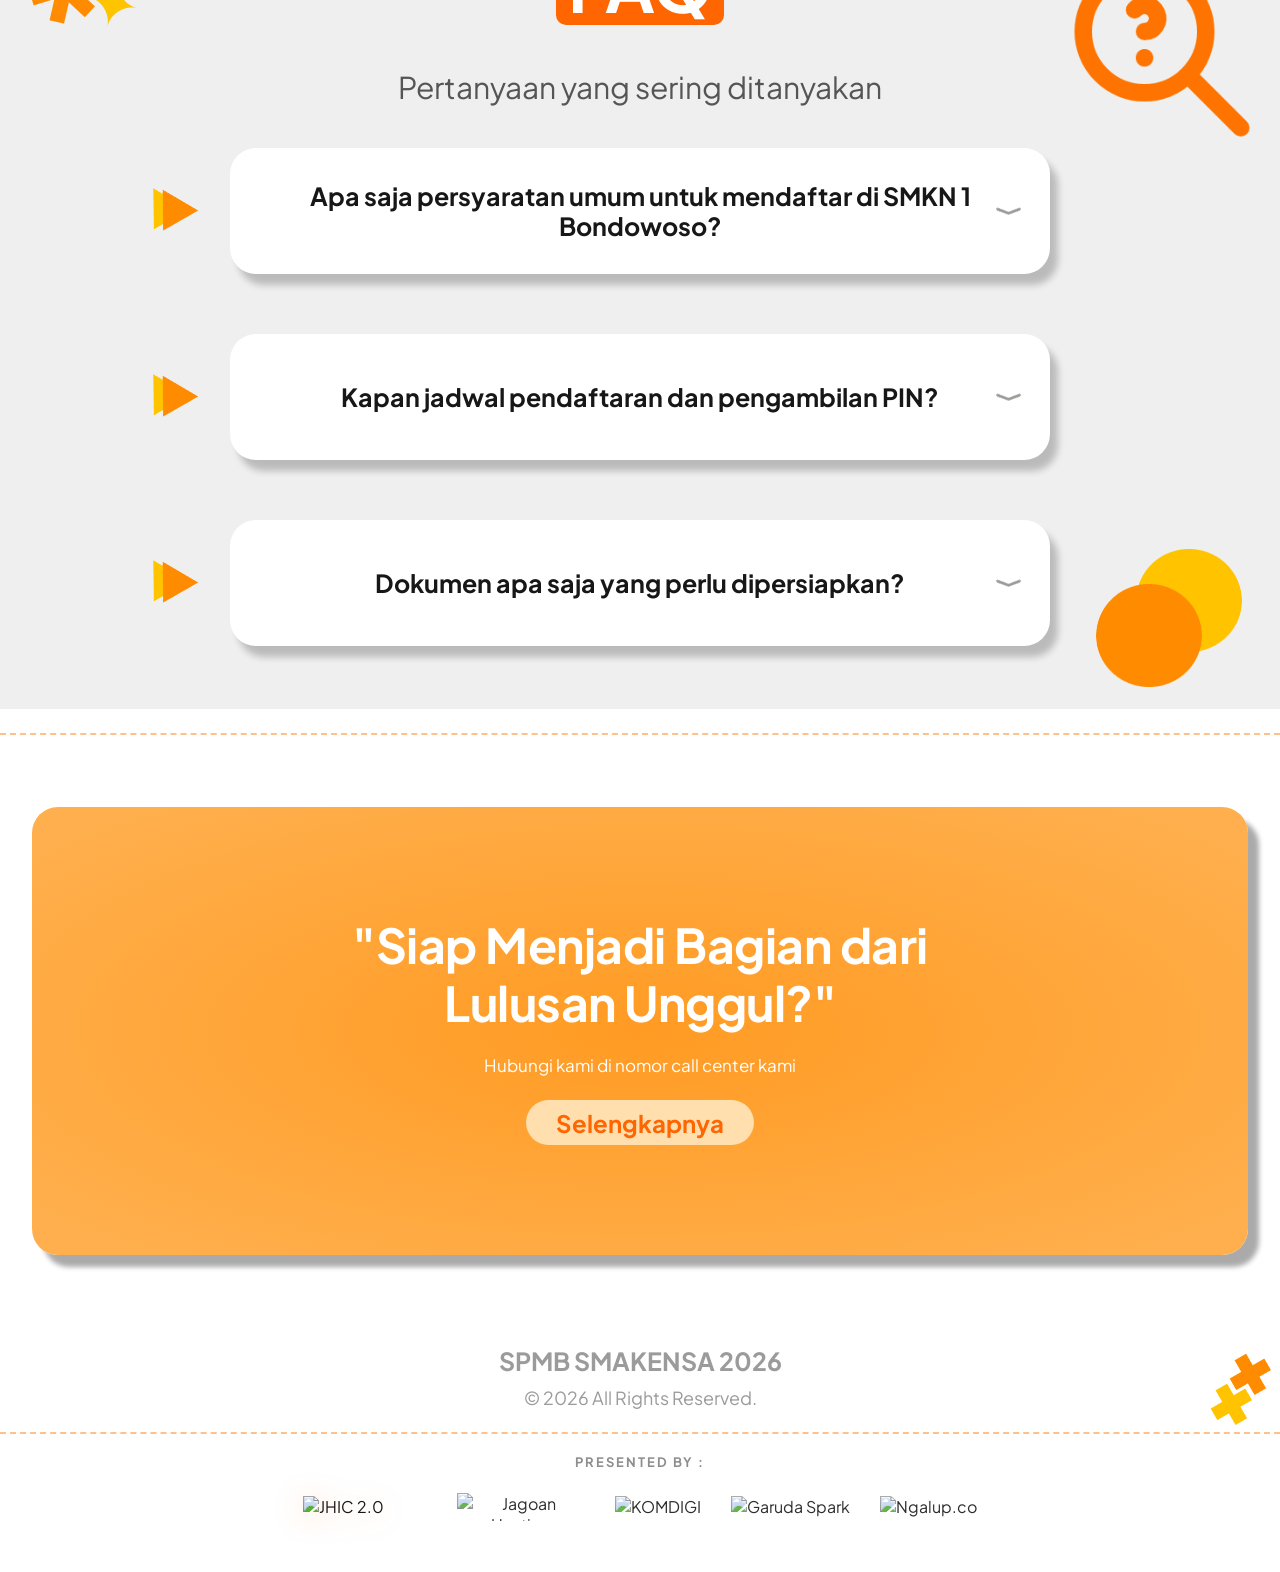
==== commit 5bd52725: "radit perubahan" ====
--- a/index.html
+++ b/index.html
@@ -10,9 +10,15 @@
   <link rel="preload" href="assets/design/Plus_Jakarta_Sans/PlusJakartaSans-VariableFont_wght.ttf" as="font" type="font/ttf" crossorigin>
   <link rel="stylesheet" href="style.css">
   <link rel="stylesheet" href="design.css">
-  <script src="script.js" defer></script>
+  
 </head>
 <body>
+  <div id="preloader" role="status" aria-live="polite">
+  <img class="preloader-logo" src="assets/design/Logo_Smea_PNG_Fiks.png" alt="Logo SMK Negeri 1 Bondowoso">
+  <div class="preloader-bar"><span></span></div>
+  <p class="preloader-text">Memuat... 0%</p>
+</div>
+<noscript><style>#preloader{display:none}</style></noscript>
   <a class="skip-link" href="#utama">Langsung ke konten</a>
   <header class="site-header">
     <a class="brand" href="#beranda" aria-label="SPMB SMAKENSA, beranda">
@@ -22,7 +28,7 @@
     <button class="menu-toggle" type="button" aria-expanded="false" aria-controls="navigasi" aria-label="Buka menu"><span></span><span></span><span></span></button>
     <nav id="navigasi" class="navigation" aria-label="Navigasi utama">
       <div class="nav-links"><a href="#keunggulan">Keunggulan</a><a href="#jurusan">Jurusan</a><a href="#fasilitas">Fasilitas</a><a href="#faq">FAQ</a><a href="#timeline">Daftar</a></div>
-      <a href="login_spmb_responsive.html"><button class="button login-button" type="button" >Masuk</button></a>
+      <a href="login_spmb.html"><button class="button login-button" type="button" >Masuk</button></a>
     </nav>
   </header>
 
@@ -92,6 +98,25 @@
     <section class="closing section" aria-labelledby="closing-title"><div class="cta"><h2 id="closing-title">"Siap Menjadi Bagian dari<br>Lulusan Unggul?"</h2><p>Hubungi kami di nomor call center kami</p><button class="button button-light" type="button" data-info="kontak">Selengkapnya</button></div></section>
   </main>
   <footer class="site-footer"><p>SPMB SMAKENSA 2026</p><small>© 2026 All Rights Reserved.</small><img class="footer-spark" src="assets/design/Icon (Timeline SPMB Section).png" alt=""></footer>
+      <div class="lomba-strip reveal delay-1">
+      <p class="lomba-strip-label">Presented by :</p>
+      <div class="lomba-strip-wrap">
+        <div class="lomba-main-logo">
+          <img src="assets/1. LOGO JHIC 2.0.png" alt="JHIC 2.0" title="Jagoan Hosting Innovation Competition 2026"
+            class="logo-jhic" loading="lazy">
+        </div>
+        <div class="lomba-divider" aria-hidden="true"></div>
+        <div class="lomba-supporters">
+          <img src="assets/2. Logo Jagoan Hosting.png" alt="Jagoan Hosting" title="Jagoan Hosting" loading="lazy">
+          <img src="assets/3. KOMDIGI.png" alt="KOMDIGI" title="Kementerian Komunikasi dan Digital RI"
+            loading="lazy">
+          <img src="assets/4. Garuda Spark Full Color.png" alt="Garuda Spark" title="Garuda Spark Innovation Hub"
+            loading="lazy">
+          <img src="assets/5. LOGO NGALUP.png" alt="Ngalup.co" title="Ngalup.co" loading="lazy">
+        </div>
+      </div>
+    </div>
   <dialog id="info-dialog" aria-labelledby="dialog-title"><button class="dialog-close" type="button" aria-label="Tutup informasi">×</button><span class="dialog-label">SPMB SMAKENSA</span><h2 id="dialog-title"></h2><div id="dialog-content"></div><button class="button dialog-done" type="button">Mengerti</button></dialog>
+  <script src="script.js" defer></script>
 </body>
 </html>
--- a/style.css
+++ b/style.css
@@ -339,7 +339,7 @@
     background: white;
     border: 0;
    
-    border-radius: 16px;
+    border-radius: 26px;
     min-height: 336px;
     padding: 29px 10px 19px;
     text-align: center;
@@ -449,7 +449,7 @@
 
 .program-card {
     background: white;
-    border-radius: 30px;
+    border-radius: 26px;
     box-shadow: var(--shadow);
     padding: 26px 34px 30px;
     min-height: 418px;
@@ -533,7 +533,7 @@
 .facility-card {
     min-height: 305px;
     border: 2px solid var(--border);
-    border-radius: 15px;
+    border-radius: 26px;
     padding: 18px 19px;
     text-align: center;
     background: white;
@@ -624,7 +624,7 @@
     position: relative;
     border: 2px solid var(--border);
     box-shadow: var(--shadow);
-    border-radius: 22px;
+    border-radius: 26px;
     padding: 24px 25px 54px;
     min-height: 225px;
 }
@@ -821,7 +821,7 @@
 .faq details {
     position: relative;
     /* border: 2px solid #aaa; */
-    border-radius: 15px;
+    border-radius: 26px;
     background: white;
     box-shadow: var(--shadow);
 }
@@ -919,7 +919,7 @@
 .cta {
     background: linear-gradient(112deg, #ffb047, #ffad40);
     min-height: 448px;
-    border-radius: 13px;
+    border-radius: 26px;
     box-shadow: 11px 12px 5px #0005;
     text-align: center;
     color: white;
@@ -1047,6 +1047,103 @@
     height: 164px;
     top: -82px;
     right: -12px;
+}
+
+.lomba-strip {
+  max-width: var(--maxw);
+  margin: 0 auto clamp(28px, 4vw, 44px);
+  text-align: center;
+  margin-top: 20px
+}
+
+.lomba-strip-label {
+  font-size: clamp(11.5px, 1.2vw, 13px);
+  font-weight: 700;
+  letter-spacing: 2px;
+  color: #8E8E8E;
+  margin: 0 0 16px;
+  text-transform: uppercase;
+}
+
+.lomba-strip-wrap {
+  display: inline-flex;
+  align-items: center;
+  justify-content: center;
+  gap: clamp(20px, 2.8vw, 36px);
+  margin: 0 auto;
+  max-width: 100%;
+}
+
+.lomba-main-logo {
+  display: flex;
+  align-items: center;
+  justify-content: center;
+  flex-shrink: 0;
+}
+
+.lomba-main-logo img.logo-jhic {
+  max-height: clamp(56px, 6vw, 70px);
+  max-width: clamp(130px, 15vw, 175px);
+  width: auto;
+  height: auto;
+  object-fit: contain;
+  display: block;
+  filter: drop-shadow(0 4px 14px rgba(255, 107, 0, 0.25));
+  transition: transform 0.25s ease, filter 0.25s ease;
+}
+
+.lomba-main-logo img.logo-jhic:hover {
+  transform: scale(1.06);
+  filter: drop-shadow(0 6px 20px rgba(255, 107, 0, 0.45));
+}
+
+.lomba-divider {
+  width: 1px;
+  height: 42px;
+  background: rgba(255, 255, 255, 0.18);
+  flex-shrink: 0;
+}
+
+.lomba-supporters {
+  display: flex;
+  align-items: center;
+  justify-content: center;
+  gap: clamp(18px, 2.5vw, 30px);
+  flex-wrap: wrap;
+}
+
+.lomba-supporters img {
+  max-height: clamp(24px, 2.4vw, 30px);
+  max-width: clamp(75px, 10vw, 130px);
+  width: auto;
+  height: auto;
+  object-fit: contain;
+  display: block;
+  opacity: 0.9;
+  transition: opacity 0.2s ease, transform 0.2s ease, filter 0.2s ease;
+}
+
+.lomba-supporters img[alt="Jagoan Hosting"] {
+  max-height: clamp(23px, 2.3vw, 28px);
+}
+
+.lomba-supporters img[alt="KOMDIGI"] {
+  max-height: clamp(26px, 2.7vw, 32px);
+}
+
+.lomba-supporters img[alt="Garuda Spark"] {
+  max-height: clamp(27px, 2.8vw, 33px);
+}
+
+.lomba-supporters img[alt="Ngalup.co"] {
+  max-height: clamp(17px, 1.8vw, 21px);
+  max-width: clamp(90px, 12vw, 145px);
+}
+
+.lomba-supporters img:hover {
+  opacity: 1;
+  transform: scale(1.06);
+  filter: drop-shadow(0 2px 10px rgba(255, 255, 255, 0.25));
 }
 
 @media (min-width: 1151px) {
@@ -1823,4 +1920,68 @@
     *:after {
         transition: none !important;
     }
+}
+
+/* ===== Preloader SPMB ===== */
+html.is-loading,
+html.is-loading body {
+    overflow: hidden;
+}
+
+#preloader {
+    position: fixed;
+    inset: 0;
+    z-index: 9999;
+    background: #ffffff;
+    display: flex;
+    flex-direction: column;
+    align-items: center;
+    justify-content: center;
+    gap: 1.5rem;
+    transition: opacity 0.5s ease, visibility 0.5s ease;
+}
+
+#preloader.hide {
+    opacity: 0;
+    visibility: hidden;
+}
+
+.preloader-logo {
+    width: 110px;
+    height: auto;
+    animation: preloaderFloat 1.6s ease-in-out infinite;
+}
+
+.preloader-bar {
+    width: min(260px, 70vw);
+    height: 6px;
+    border-radius: 999px;
+    background: #ffe9cc;
+    overflow: hidden;
+}
+
+.preloader-bar span {
+    display: block;
+    height: 100%;
+    width: 0;
+    border-radius: inherit;
+    background: linear-gradient(90deg, #ff8c00, #ffc400);
+}
+
+.preloader-text {
+    font-family: 'Plus Jakarta Sans', 'Inter', system-ui, sans-serif;
+    font-size: 0.85rem;
+    font-weight: 600;
+    color: #555;
+    letter-spacing: 0.3px;
+}
+
+@keyframes preloaderFloat {
+    0%, 100% { transform: translateY(0); }
+    50%      { transform: translateY(-8px); }
+}
+
+@media (prefers-reduced-motion: reduce) {
+    .preloader-logo { animation: none; }
+    #preloader { transition: none; }
 }
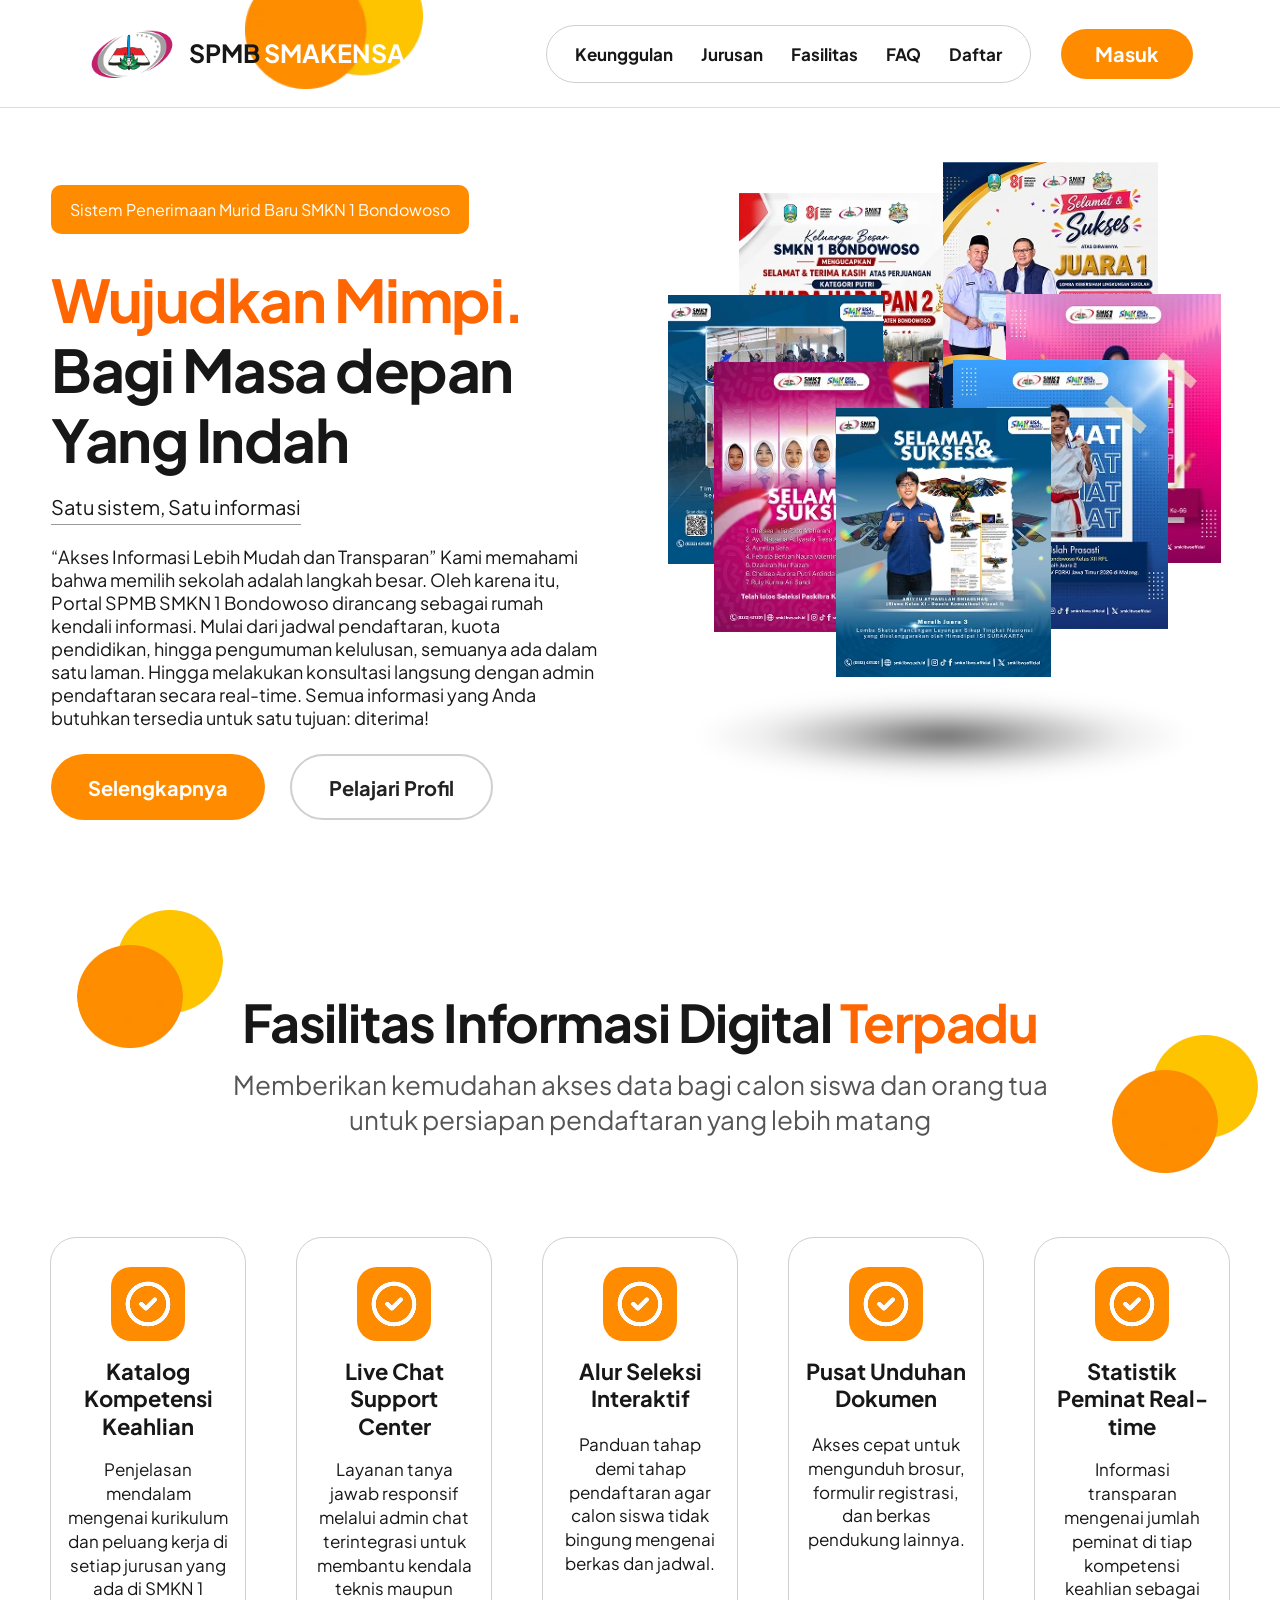
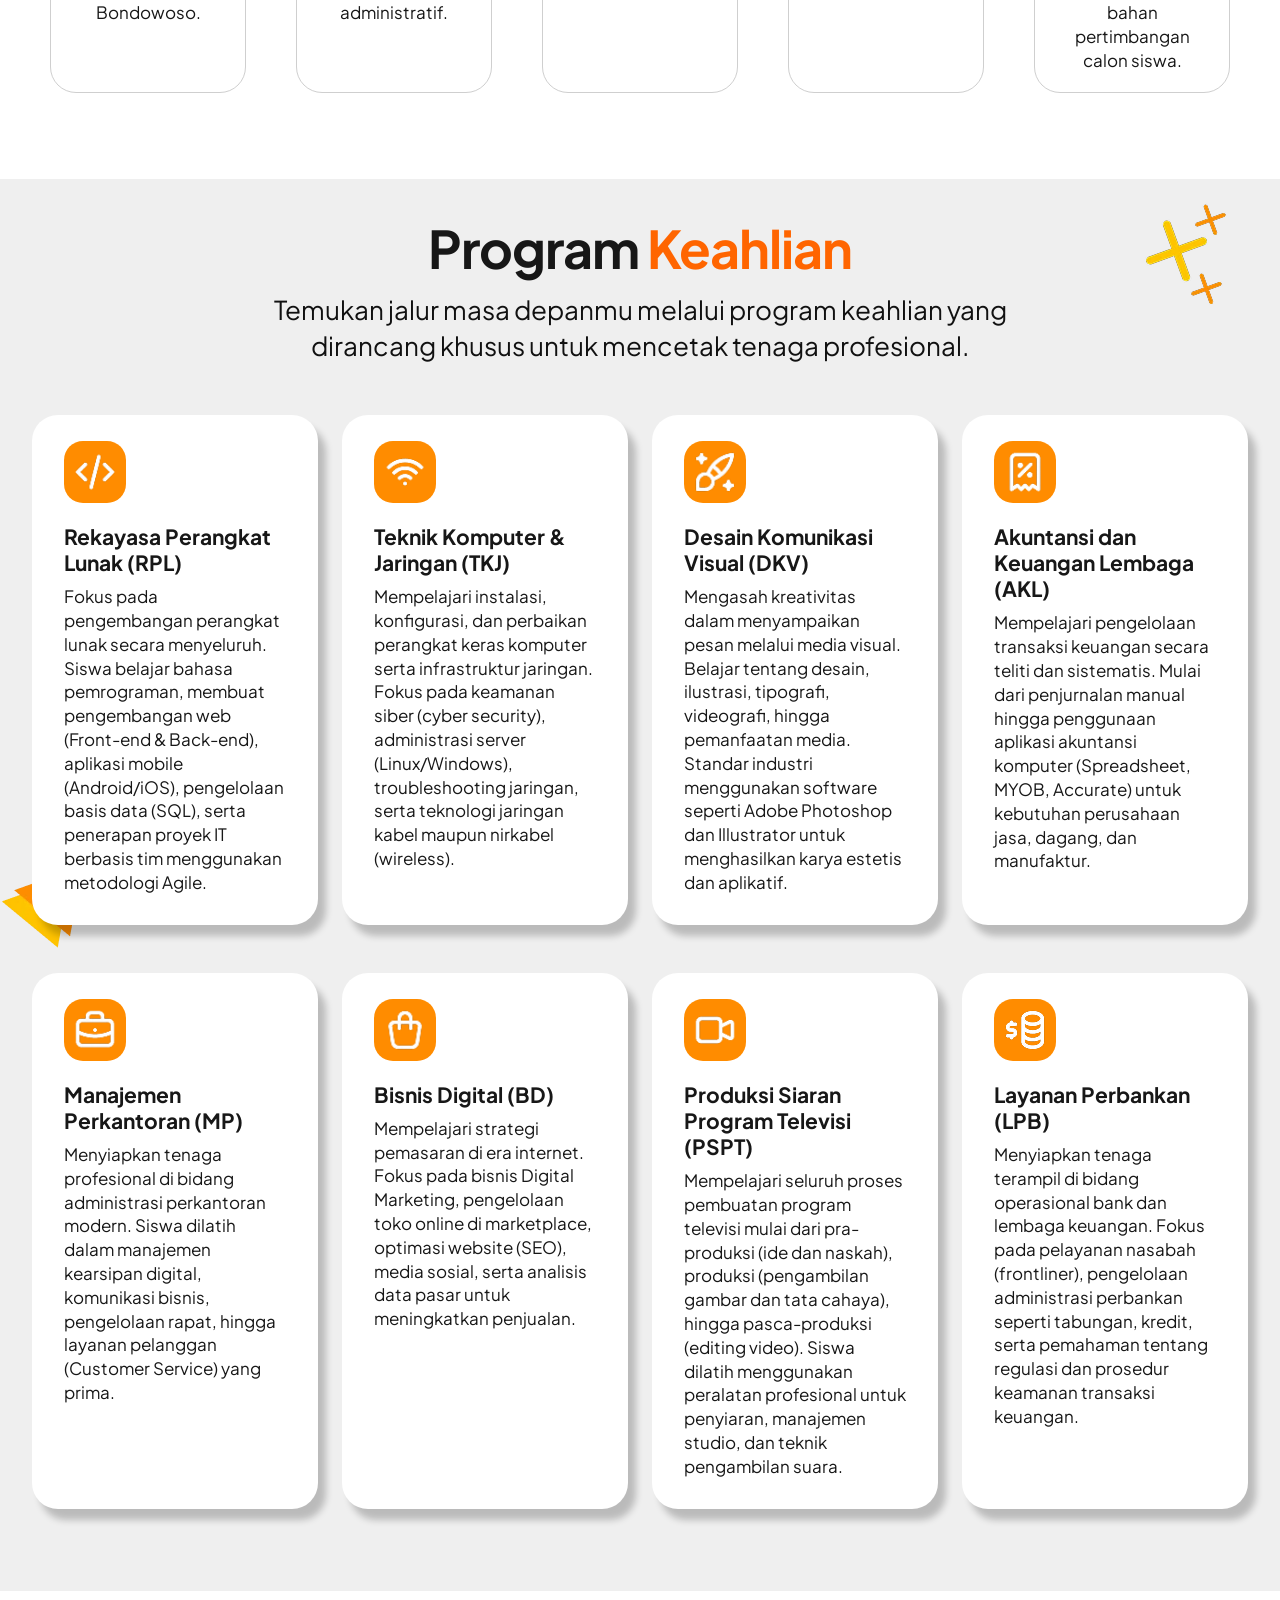
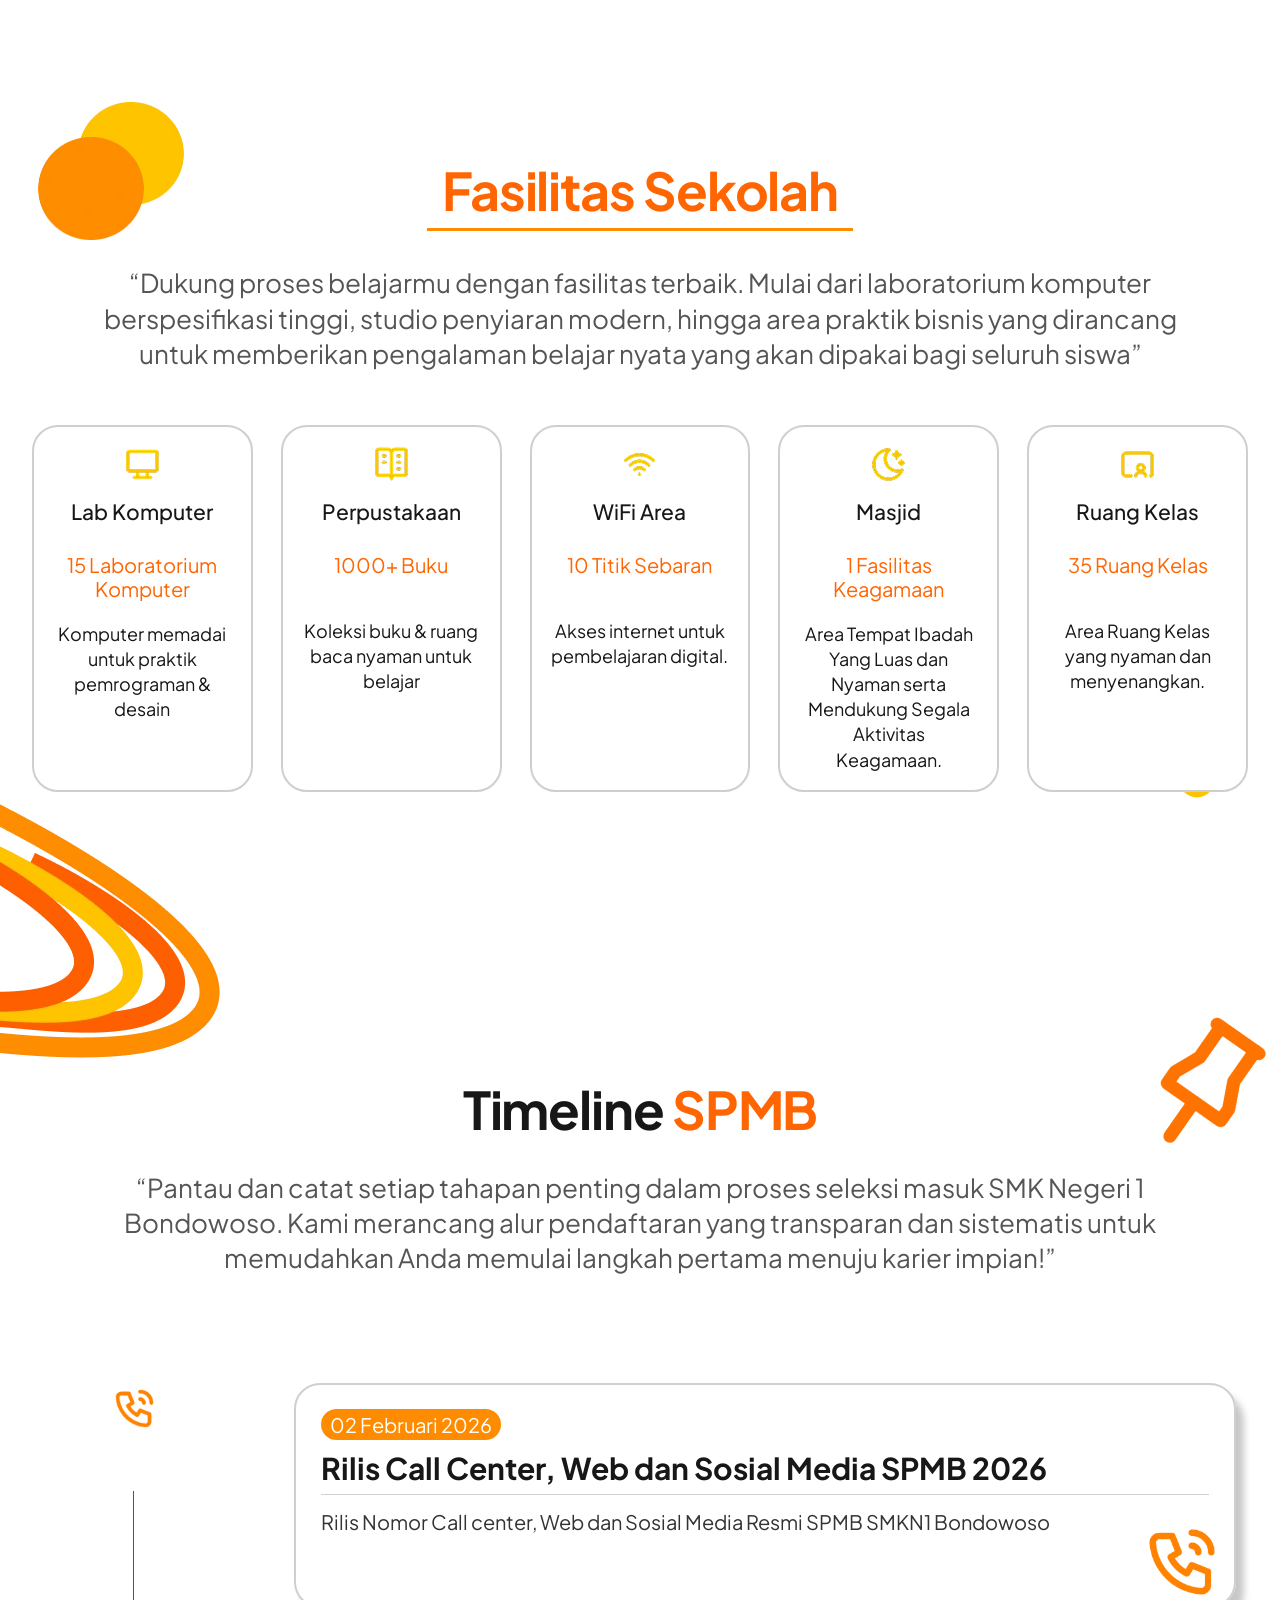
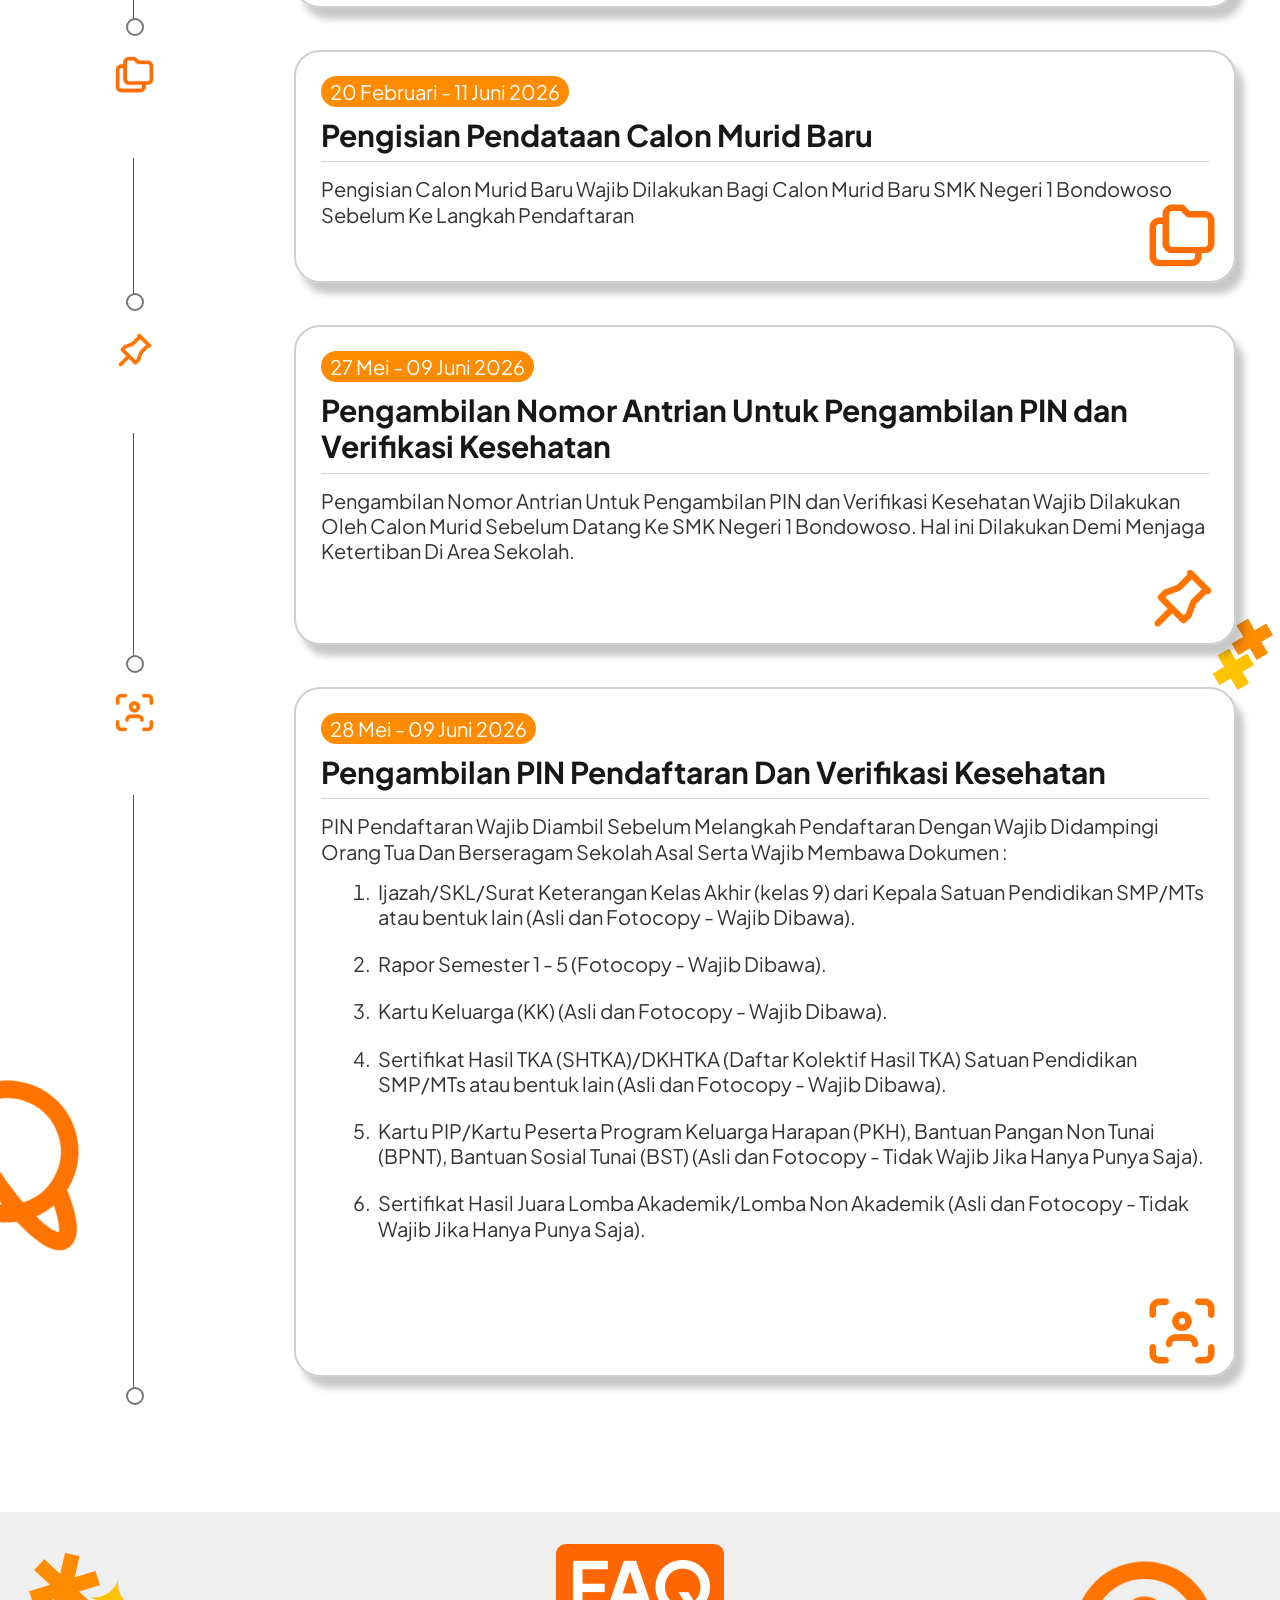
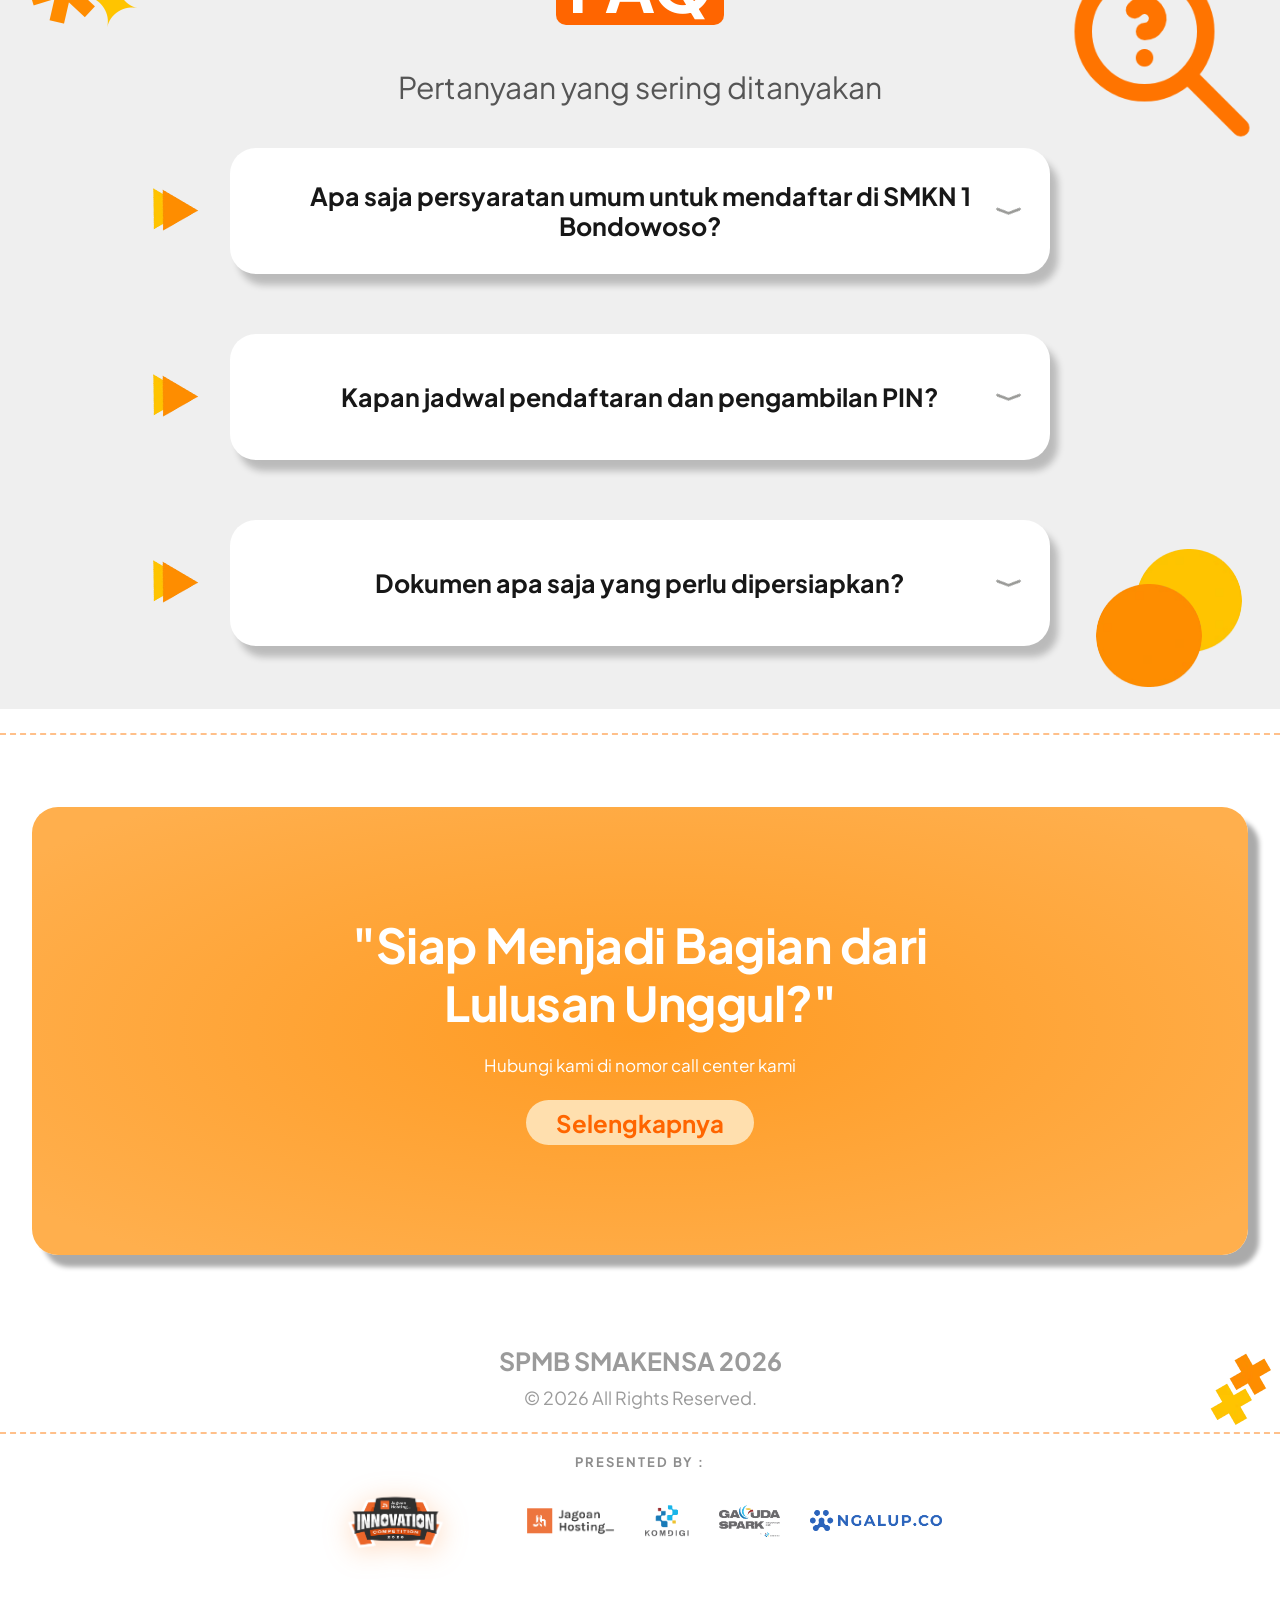
==== commit 95ea4695: "ubah format img" ====
--- a/index.html
+++ b/index.html
@@ -6,7 +6,7 @@
   <meta name="theme-color" content="#ff8c00">
   <meta name="description" content="Informasi SPMB SMK Negeri 1 Bondowoso. Kenali program keahlian, fasilitas sekolah, dan tahapan pendaftaran calon murid baru.">
   <title>SPMB SMAKENSA — Wujudkan Mimpi</title>
-  <link rel="icon" href="assets/design/Logo_Smea_PNG_Fiks.png" type="image/png">
+  <link rel="icon" href="assets/design/Logo_Smea_PNG_Fiks.webp" type="image/webp">
   <link rel="preload" href="assets/design/Plus_Jakarta_Sans/PlusJakartaSans-VariableFont_wght.ttf" as="font" type="font/ttf" crossorigin>
   <link rel="stylesheet" href="style.css">
   <link rel="stylesheet" href="design.css">
@@ -14,7 +14,7 @@
 </head>
 <body>
   <div id="preloader" role="status" aria-live="polite">
-  <img class="preloader-logo" src="assets/design/Logo_Smea_PNG_Fiks.png" alt="Logo SMK Negeri 1 Bondowoso">
+  <img class="preloader-logo" src="assets/design/Logo_Smea_PNG_Fiks.webp" alt="Logo SMK Negeri 1 Bondowoso">
   <div class="preloader-bar"><span></span></div>
   <p class="preloader-text">Memuat... 0%</p>
 </div>
@@ -22,7 +22,7 @@
   <a class="skip-link" href="#utama">Langsung ke konten</a>
   <header class="site-header">
     <a class="brand" href="#beranda" aria-label="SPMB SMAKENSA, beranda">
-      <img src="assets/design/Logo_Smea_PNG_Fiks.png" alt="Logo SMK Negeri 1 Bondowoso" width="90" height="52">
+      <img src="assets/design/Logo_Smea_PNG_Fiks.webp" alt="Logo SMK Negeri 1 Bondowoso" width="90" height="52">
       <span>SPMB <strong>SMAKENSA</strong></span>
     </a>
     <button class="menu-toggle" type="button" aria-expanded="false" aria-controls="navigasi" aria-label="Buka menu"><span></span><span></span><span></span></button>
@@ -56,7 +56,7 @@
     </section>
 
     <section id="jurusan" class="programs section" aria-labelledby="program-title">
-      <img class="line-spark" src="assets/design/Icon Plus(Jurusan Section).png" alt=""><img class="program-arrow" src="assets/design/Triangle(Jurusan Section).png" alt="">
+      <img class="line-spark" src="assets/design/Icon Plus(Jurusan Section).webp" alt=""><img class="program-arrow" src="assets/design/Triangle(Jurusan Section).webp" alt="">
       <div class="container">
         <div class="section-heading"><h2 id="program-title">Program <span>Keahlian</span></h2><p>Temukan jalur masa depanmu melalui program keahlian yang<br class="desktop-break"> dirancang khusus untuk mencetak tenaga profesional.</p></div>
         <div class="program-grid" id="program-grid"></div>
@@ -64,7 +64,7 @@
     </section>
 
     <section id="fasilitas" class="facilities section" aria-labelledby="facilities-title">
-      <span class="bubbles bubbles-left" aria-hidden="true"></span><img class="pills" src="assets/design/Icon (Fasilitas Sekolah Section).png" alt="">
+      <span class="bubbles bubbles-left" aria-hidden="true"></span><img class="pills" src="assets/design/Icon (Fasilitas Sekolah Section).webp" alt="">
       <div class="container">
         <div class="section-heading"><h2 id="facilities-title"><span>Fasilitas Sekolah</span></h2><p>“Dukung proses belajarmu dengan fasilitas terbaik. Mulai dari laboratorium komputer<br class="desktop-break"> berspesifikasi tinggi, studio penyiaran modern, hingga area praktik bisnis yang dirancang<br class="desktop-break"> untuk memberikan pengalaman belajar nyata yang akan dipakai bagi seluruh siswa”</p></div>
         <div class="facility-grid" id="facility-grid"></div>
@@ -72,20 +72,20 @@
     </section>
 
     <section id="timeline" class="timeline-section section" aria-labelledby="timeline-title">
-      <img class="orbit" src="assets/design/Icon(Fasilitas Sekolah & Timeline SPMB Section).png" alt=""><img class="decoration big-pin" src="assets/pin.png" alt=""><img class="decoration planet" src="assets/planet.png" alt=""><img class="timeline-spark" src="assets/design/Icon (Timeline SPMB Section).png" alt="">
+      <img class="orbit" src="assets/design/Icon(Fasilitas Sekolah & Timeline SPMB Section).webp" alt=""><img class="decoration big-pin" src="assets/pin.webp" alt=""><img class="decoration planet" src="assets/planet.webp" alt=""><img class="timeline-spark" src="assets/design/Icon (Timeline SPMB Section).webp" alt="">
       <div class="container">
         <div class="section-heading"><h2 id="timeline-title">Timeline <span>SPMB</span></h2><p>“Pantau dan catat setiap tahapan penting dalam proses seleksi masuk SMK Negeri 1<br class="desktop-break"> Bondowoso. Kami merancang alur pendaftaran yang transparan dan sistematis untuk<br class="desktop-break"> memudahkan Anda memulai langkah pertama menuju karier impian!”</p></div>
         <ol class="timeline">
-          <li class="timeline-item"><div class="timeline-rail"><img src="assets/phone-call.png" alt=""><span></span></div><article class="timeline-card"><time datetime="2026-02-02">02 Februari 2026</time><h3>Rilis Call Center, Web dan Sosial Media SPMB 2026</h3><p>Rilis Nomor Call center, Web dan Sosial Media Resmi SPMB SMKN1 Bondowoso</p><img class="event-icon" src="assets/phone-call.png" alt=""></article></li>
-          <li class="timeline-item"><div class="timeline-rail"><img src="assets/folders.png" alt=""><span></span></div><article class="timeline-card"><span class="date">20 Februari - 11 Juni 2026</span><h3>Pengisian Pendataan Calon Murid Baru</h3><p>Pengisian Calon Murid Baru Wajib Dilakukan Bagi Calon Murid Baru SMK Negeri 1 Bondowoso Sebelum Ke Langkah Pendaftaran</p><img class="event-icon" src="assets/folders.png" alt=""></article></li>
-          <li class="timeline-item"><div class="timeline-rail"><img src="assets/pin.png" alt=""><span></span></div><article class="timeline-card"><span class="date">27 Mei - 09 Juni 2026</span><h3>Pengambilan Nomor Antrian Untuk Pengambilan PIN dan Verifikasi Kesehatan</h3><p>Pengambilan Nomor Antrian Untuk Pengambilan PIN dan Verifikasi Kesehatan Wajib Dilakukan Oleh Calon Murid Sebelum Datang Ke SMK Negeri 1 Bondowoso. Hal ini Dilakukan Demi Menjaga Ketertiban Di Area Sekolah.</p><img class="event-icon" src="assets/pin.png" alt=""></article></li>
-          <li class="timeline-item"><div class="timeline-rail"><img src="assets/user-scan.png" alt=""><span></span></div><article class="timeline-card"><span class="date">28 Mei - 09 Juni 2026</span><h3>Pengambilan PIN Pendaftaran Dan Verifikasi Kesehatan</h3><p>PIN Pendaftaran Wajib Diambil Sebelum Melangkah Pendaftaran Dengan Wajib Didampingi Orang Tua Dan Berseragam Sekolah Asal Serta Wajib Membawa Dokumen :</p><ol class="document-list"><li>Ijazah/SKL/Surat Keterangan Kelas Akhir (kelas 9) dari Kepala Satuan Pendidikan SMP/MTs atau bentuk lain (Asli dan Fotocopy - Wajib Dibawa).</li><li>Rapor Semester 1 - 5 (Fotocopy - Wajib Dibawa).</li><li>Kartu Keluarga (KK) (Asli dan Fotocopy - Wajib Dibawa).</li><li>Sertifikat Hasil TKA (SHTKA)/DKHTKA (Daftar Kolektif Hasil TKA) Satuan Pendidikan SMP/MTs atau bentuk lain (Asli dan Fotocopy - Wajib Dibawa).</li><li>Kartu PIP/Kartu Peserta Program Keluarga Harapan (PKH), Bantuan Pangan Non Tunai (BPNT), Bantuan Sosial Tunai (BST) (Asli dan Fotocopy - Tidak Wajib Jika Hanya Punya Saja).</li><li>Sertifikat Hasil Juara Lomba Akademik/Lomba Non Akademik (Asli dan Fotocopy - Tidak Wajib Jika Hanya Punya Saja).</li></ol><img class="event-icon" src="assets/user-scan.png" alt=""></article></li>
+          <li class="timeline-item"><div class="timeline-rail"><img src="assets/phone-call.webp" alt=""><span></span></div><article class="timeline-card"><time datetime="2026-02-02">02 Februari 2026</time><h3>Rilis Call Center, Web dan Sosial Media SPMB 2026</h3><p>Rilis Nomor Call center, Web dan Sosial Media Resmi SPMB SMKN1 Bondowoso</p><img class="event-icon" src="assets/phone-call.webp" alt=""></article></li>
+          <li class="timeline-item"><div class="timeline-rail"><img src="assets/folders.webp" alt=""><span></span></div><article class="timeline-card"><span class="date">20 Februari - 11 Juni 2026</span><h3>Pengisian Pendataan Calon Murid Baru</h3><p>Pengisian Calon Murid Baru Wajib Dilakukan Bagi Calon Murid Baru SMK Negeri 1 Bondowoso Sebelum Ke Langkah Pendaftaran</p><img class="event-icon" src="assets/folders.webp" alt=""></article></li>
+          <li class="timeline-item"><div class="timeline-rail"><img src="assets/pin.webp" alt=""><span></span></div><article class="timeline-card"><span class="date">27 Mei - 09 Juni 2026</span><h3>Pengambilan Nomor Antrian Untuk Pengambilan PIN dan Verifikasi Kesehatan</h3><p>Pengambilan Nomor Antrian Untuk Pengambilan PIN dan Verifikasi Kesehatan Wajib Dilakukan Oleh Calon Murid Sebelum Datang Ke SMK Negeri 1 Bondowoso. Hal ini Dilakukan Demi Menjaga Ketertiban Di Area Sekolah.</p><img class="event-icon" src="assets/pin.webp" alt=""></article></li>
+          <li class="timeline-item"><div class="timeline-rail"><img src="assets/user-scan.webp" alt=""><span></span></div><article class="timeline-card"><span class="date">28 Mei - 09 Juni 2026</span><h3>Pengambilan PIN Pendaftaran Dan Verifikasi Kesehatan</h3><p>PIN Pendaftaran Wajib Diambil Sebelum Melangkah Pendaftaran Dengan Wajib Didampingi Orang Tua Dan Berseragam Sekolah Asal Serta Wajib Membawa Dokumen :</p><ol class="document-list"><li>Ijazah/SKL/Surat Keterangan Kelas Akhir (kelas 9) dari Kepala Satuan Pendidikan SMP/MTs atau bentuk lain (Asli dan Fotocopy - Wajib Dibawa).</li><li>Rapor Semester 1 - 5 (Fotocopy - Wajib Dibawa).</li><li>Kartu Keluarga (KK) (Asli dan Fotocopy - Wajib Dibawa).</li><li>Sertifikat Hasil TKA (SHTKA)/DKHTKA (Daftar Kolektif Hasil TKA) Satuan Pendidikan SMP/MTs atau bentuk lain (Asli dan Fotocopy - Wajib Dibawa).</li><li>Kartu PIP/Kartu Peserta Program Keluarga Harapan (PKH), Bantuan Pangan Non Tunai (BPNT), Bantuan Sosial Tunai (BST) (Asli dan Fotocopy - Tidak Wajib Jika Hanya Punya Saja).</li><li>Sertifikat Hasil Juara Lomba Akademik/Lomba Non Akademik (Asli dan Fotocopy - Tidak Wajib Jika Hanya Punya Saja).</li></ol><img class="event-icon" src="assets/user-scan.webp" alt=""></article></li>
         </ol>
       </div>
     </section>
 
     <section id="faq" class="faq section" aria-labelledby="faq-title">
-      <span class="star-pair" aria-hidden="true">✱<small>✦</small></span><img class="decoration question-mark" src="assets/zoom-question.png" alt=""><span class="bubbles bubbles-right" aria-hidden="true"></span>
+      <span class="star-pair" aria-hidden="true">✱<small>✦</small></span><img class="decoration question-mark" src="assets/zoom-question.webp" alt=""><span class="bubbles bubbles-right" aria-hidden="true"></span>
       <div class="container"><div class="section-heading"><h2 id="faq-title">FAQ</h2><p>Pertanyaan yang sering ditanyakan</p></div>
         <div class="faq-list">
           <details><summary>Apa saja persyaratan umum untuk mendaftar di SMKN 1 Bondowoso?<span class="chevron" aria-hidden="true"></span></summary><div class="faq-answer">Pada alur yang tercantum di desain ini, calon murid mengisi pendataan, mengambil nomor antrian, lalu mengambil PIN dan mengikuti verifikasi kesehatan dengan didampingi orang tua. Lihat <a href="#timeline">timeline SPMB</a> untuk daftar dokumen yang perlu dipersiapkan.</div></details>
@@ -97,22 +97,22 @@
 
     <section class="closing section" aria-labelledby="closing-title"><div class="cta"><h2 id="closing-title">"Siap Menjadi Bagian dari<br>Lulusan Unggul?"</h2><p>Hubungi kami di nomor call center kami</p><button class="button button-light" type="button" data-info="kontak">Selengkapnya</button></div></section>
   </main>
-  <footer class="site-footer"><p>SPMB SMAKENSA 2026</p><small>© 2026 All Rights Reserved.</small><img class="footer-spark" src="assets/design/Icon (Timeline SPMB Section).png" alt=""></footer>
+  <footer class="site-footer"><p>SPMB SMAKENSA 2026</p><small>© 2026 All Rights Reserved.</small><img class="footer-spark" src="assets/design/Icon (Timeline SPMB Section).webp" alt=""></footer>
       <div class="lomba-strip reveal delay-1">
       <p class="lomba-strip-label">Presented by :</p>
       <div class="lomba-strip-wrap">
         <div class="lomba-main-logo">
-          <img src="assets/1. LOGO JHIC 2.0.png" alt="JHIC 2.0" title="Jagoan Hosting Innovation Competition 2026"
+          <img src="assets/1. LOGO JHIC 2.0.webp" alt="JHIC 2.0" title="Jagoan Hosting Innovation Competition 2026"
             class="logo-jhic" loading="lazy">
         </div>
         <div class="lomba-divider" aria-hidden="true"></div>
         <div class="lomba-supporters">
-          <img src="assets/2. Logo Jagoan Hosting.png" alt="Jagoan Hosting" title="Jagoan Hosting" loading="lazy">
-          <img src="assets/3. KOMDIGI.png" alt="KOMDIGI" title="Kementerian Komunikasi dan Digital RI"
+          <img src="assets/2. Logo Jagoan Hosting.webp" alt="Jagoan Hosting" title="Jagoan Hosting" loading="lazy">
+          <img src="assets/3. KOMDIGI.webp" alt="KOMDIGI" title="Kementerian Komunikasi dan Digital RI"
             loading="lazy">
-          <img src="assets/4. Garuda Spark Full Color.png" alt="Garuda Spark" title="Garuda Spark Innovation Hub"
+          <img src="assets/4. Garuda Spark Full Color.webp" alt="Garuda Spark" title="Garuda Spark Innovation Hub"
             loading="lazy">
-          <img src="assets/5. LOGO NGALUP.png" alt="Ngalup.co" title="Ngalup.co" loading="lazy">
+          <img src="assets/5. LOGO NGALUP.webp" alt="Ngalup.co" title="Ngalup.co" loading="lazy">
         </div>
       </div>
     </div>
--- a/style.css
+++ b/style.css
@@ -833,7 +833,7 @@
     top: 28px;
     width: 72px;
     height: 72px;
-    background: url("assets/player-track-next.png") center/contain no-repeat;
+    background: url("assets/player-track-next.webp") center/contain no-repeat;
     filter: invert(64%) sepia(99%) saturate(2692%) hue-rotate(359deg) brightness(105%) contrast(105%);
 }
 
--- a/design.css
+++ b/design.css
@@ -1,4 +1,4 @@
-/* Aset dan warna mengikuti LandingPage-SPMB.png. Semua file tersedia lokal. */
+/* Aset dan warna mengikuti LandingPage-SPMB.webp. Semua file tersedia lokal. */
 @font-face {
   font-family: "Plus Jakarta Sans";
   src: url("assets/design/Plus_Jakarta_Sans/PlusJakartaSans-VariableFont_wght.ttf") format("truetype");
@@ -46,8 +46,8 @@
 .facility-card > p:last-child { font-size: 17px; }
 
 /* Ornamen asli di atas bidang putih dan abu-abu sesuai prototype. */
-.bubbles:before { background: url("assets/design/Ellipse Kuning.png") center / contain no-repeat; }
-.bubbles:after { background: url("assets/design/Ellipse Oren.png") center / contain no-repeat; }
+.bubbles:before { background: url("assets/design/Ellipse Kuning.webp") center / contain no-repeat; }
+.bubbles:after { background: url("assets/design/Ellipse Oren.webp") center / contain no-repeat; }
 .line-spark { width: 127px; height: 131px; top: 10px; right: 3%; transform: none; }
 .program-arrow { width: 120px; height: 128px; top: 660px; left: -5px; transform: none; text-shadow: none; }
 .pills { width: 100px; height: 109px; transform: none; right: 3%; bottom: 87px; }
@@ -57,8 +57,8 @@
 .footer-spark { position: absolute; right: 2px; bottom: 0; width: 74px; height: 85px; }
 .faq details:before { content: none; }
 .faq-panel { overflow: hidden; }
-.faq-triangle { position: absolute; width: 72px; height: 72px; left: -94px; top: 28px; pointer-events: none; background: url("assets/design/Triangle(Jurusan Section).png") center / contain no-repeat; transform: rotate(50deg); }
-.chevron { width: 33px; height: 33px; border: 0; transform: none; background: url("assets/design/Dropdown FAQ.png") center / contain no-repeat; }
+.faq-triangle { position: absolute; width: 72px; height: 72px; left: -94px; top: 28px; pointer-events: none; background: url("assets/design/Triangle(Jurusan Section).webp") center / contain no-repeat; transform: rotate(50deg); }
+.chevron { width: 33px; height: 33px; border: 0; transform: none; background: url("assets/design/Dropdown FAQ.webp") center / contain no-repeat; }
 .faq details[open] .chevron { transform: rotate(180deg); }
 .cta { background: radial-gradient(ellipse at center, #ff9b23 0%, #ffaf4d 90%); }
 
@@ -202,7 +202,7 @@
 .digital .bubbles-right { top: 40px; right: -10px; }
 .site-header { height: 108px; padding-inline: 28px; }
 .brand { font-size: 25px; }
-.brand strong:before { width: 178px; height: 99px; top: -47px; border-radius: 0; background: url("assets/design/Ellipse In Navbar.png") center / contain no-repeat; }
+.brand strong:before { width: 178px; height: 99px; top: -47px; border-radius: 0; background: url("assets/design/Ellipse In Navbar.webp") center / contain no-repeat; }
 .nav-links a { font-size: 17px; }
 .nav-links { padding: 17px 28px; gap: 28px; }
 .login-button { font-size: 20px; min-height: 50px; }
